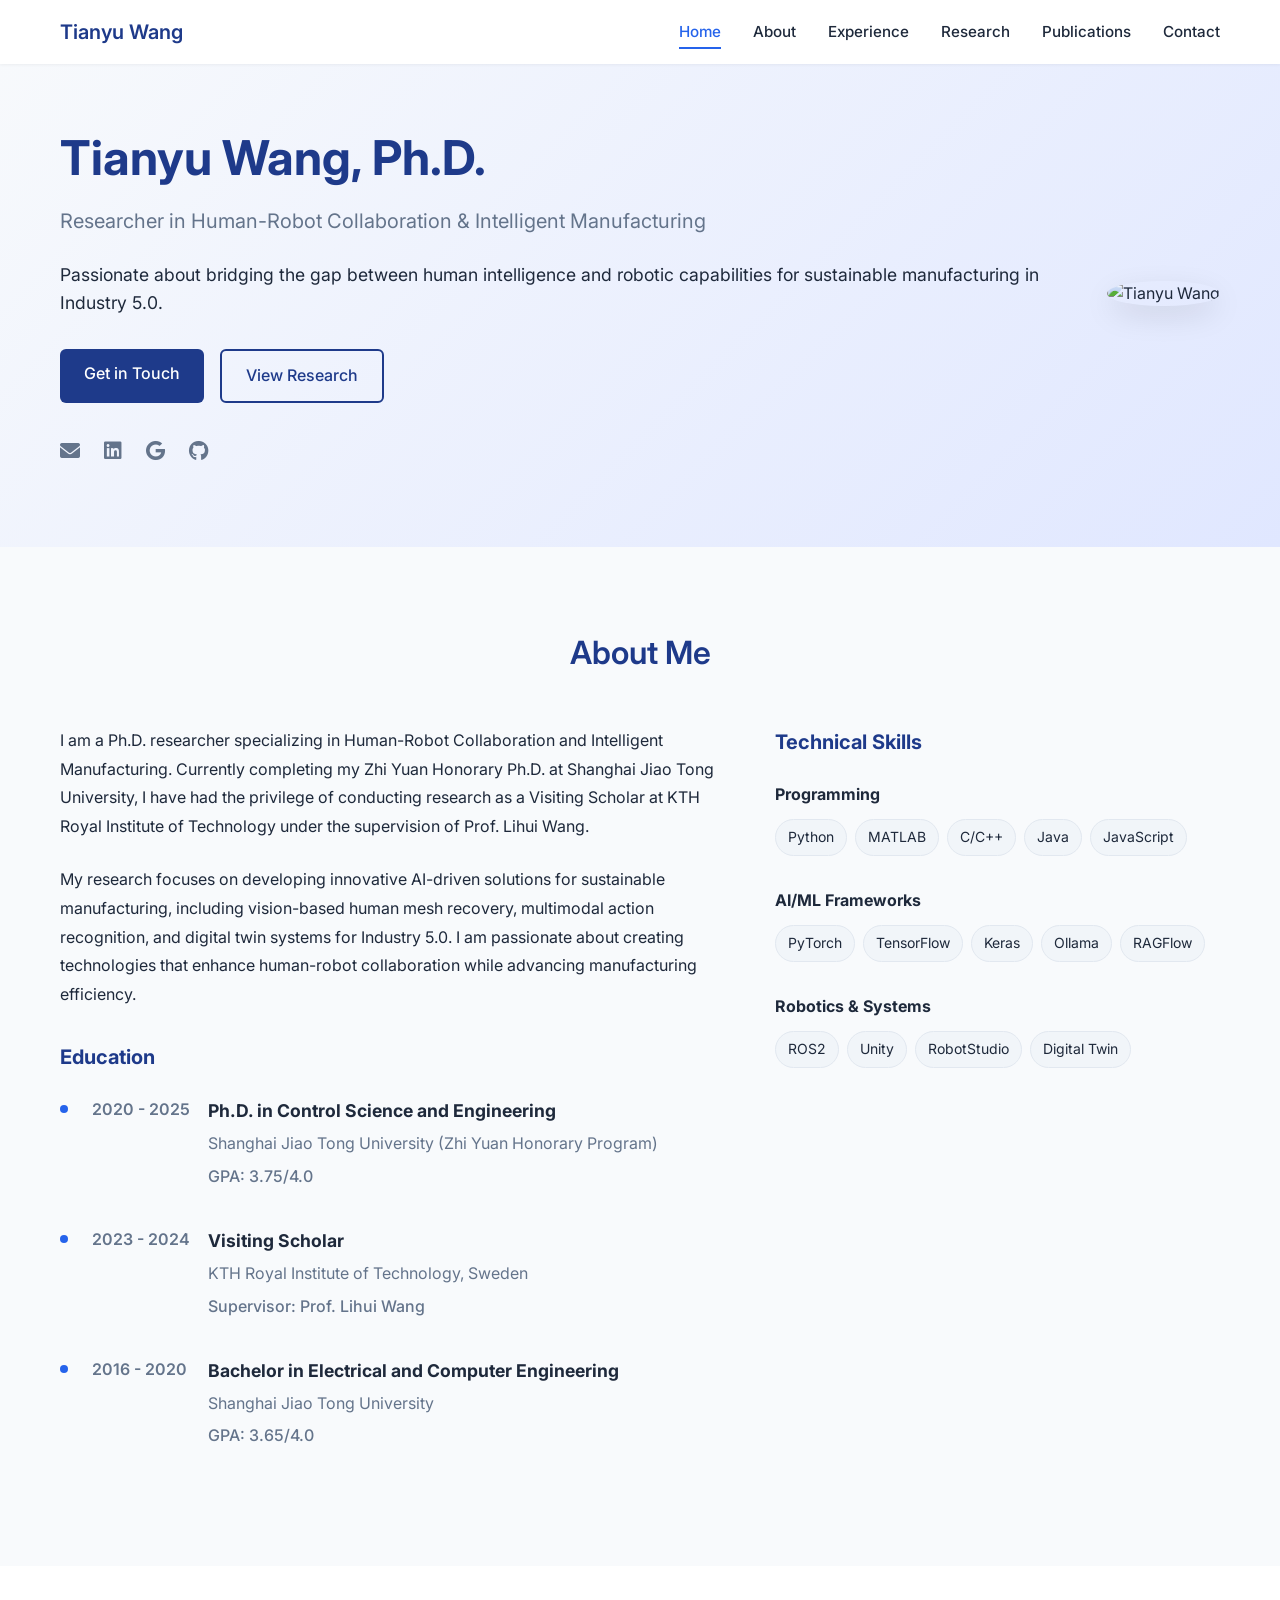
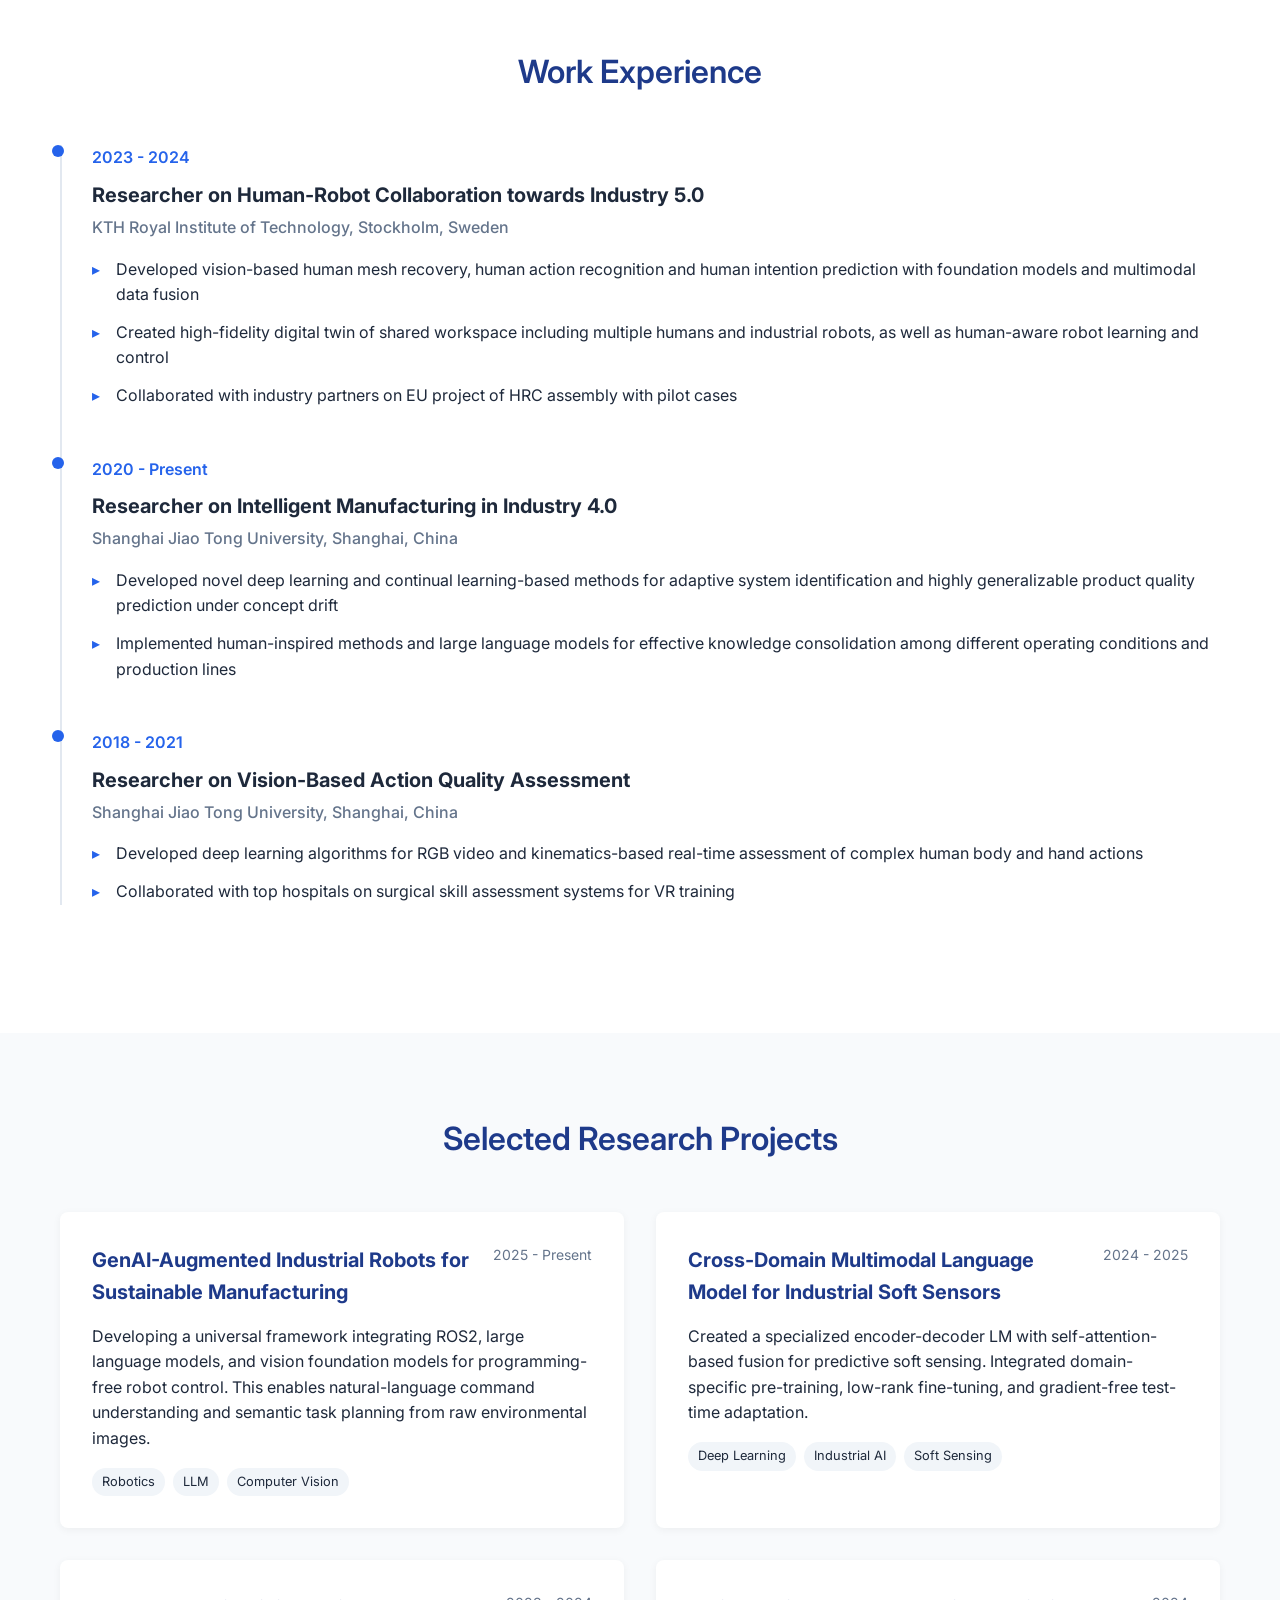
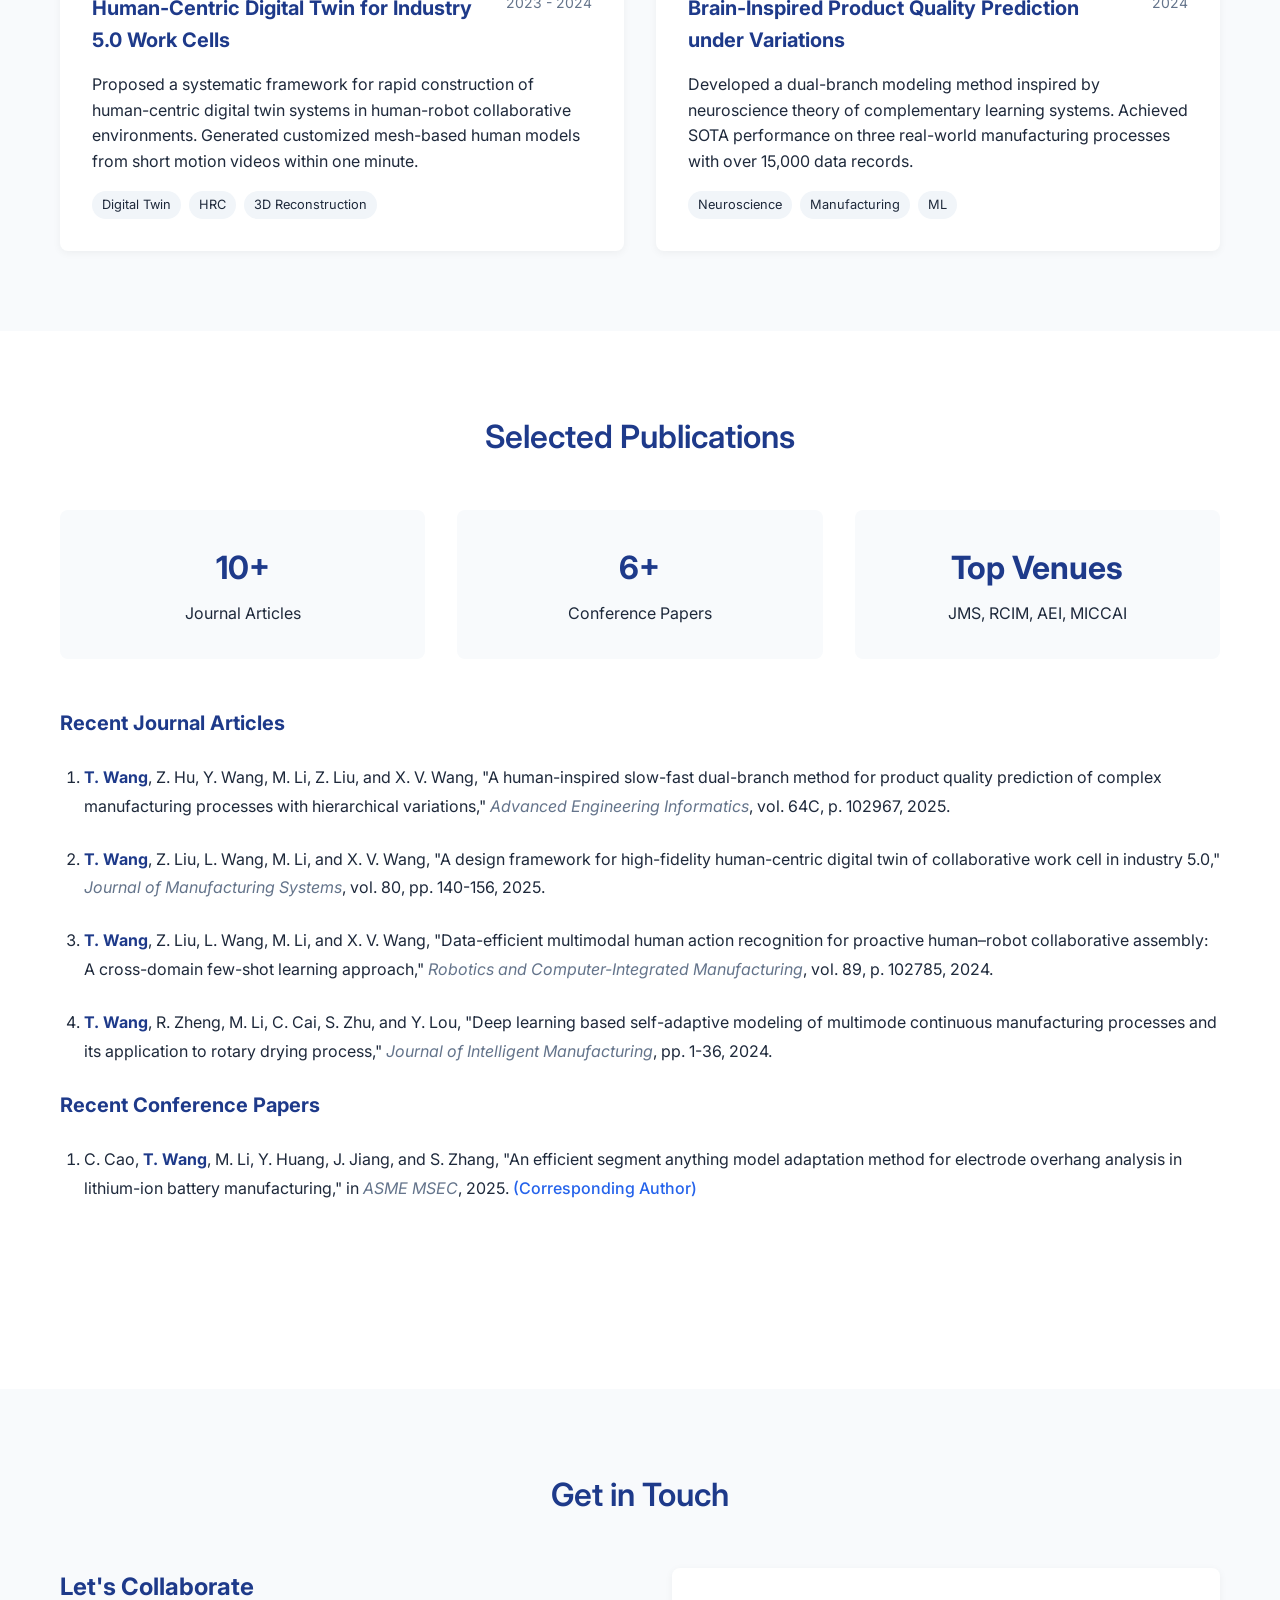
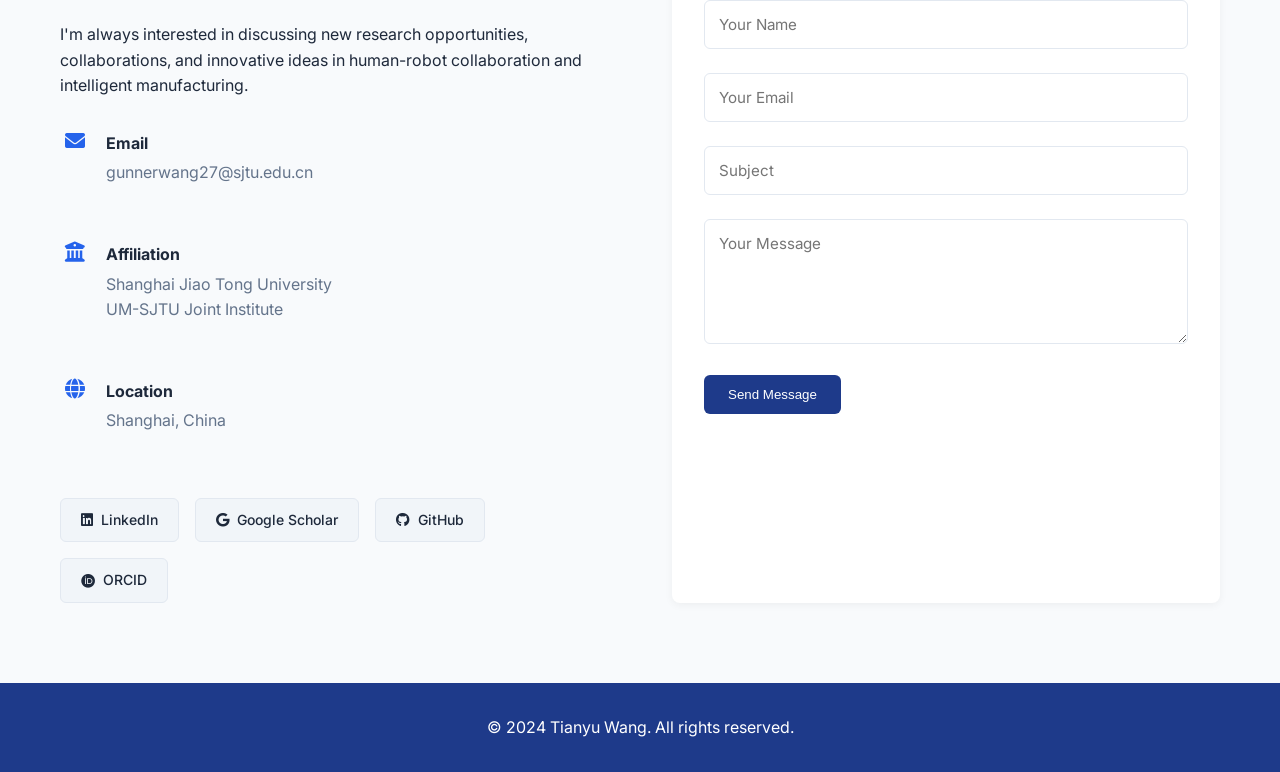
==== index.html @ c27654bf "Initial commit: Professional academic portfolio website - Complete responsive design with modern UI " ====
<!DOCTYPE html>
<html lang="en">
<head>
    <meta charset="UTF-8">
    <meta name="viewport" content="width=device-width, initial-scale=1.0">
    <title>Tianyu Wang - Ph.D. Researcher</title>
    <link rel="stylesheet" href="css/style.css">
    <link rel="stylesheet" href="https://cdnjs.cloudflare.com/ajax/libs/font-awesome/6.0.0/css/all.min.css">
    <link href="https://fonts.googleapis.com/css2?family=Inter:wght@300;400;500;600;700&display=swap" rel="stylesheet">
</head>
<body>
    <!-- Navigation -->
    <nav class="navbar">
        <div class="nav-container">
            <div class="nav-brand">Tianyu Wang</div>
            <div class="nav-menu" id="navMenu">
                <a href="#home" class="nav-link">Home</a>
                <a href="#about" class="nav-link">About</a>
                <a href="#experience" class="nav-link">Experience</a>
                <a href="#research" class="nav-link">Research</a>
                <a href="#publications" class="nav-link">Publications</a>
                <a href="#contact" class="nav-link">Contact</a>
            </div>
            <div class="nav-toggle" id="navToggle">
                <span></span>
                <span></span>
                <span></span>
            </div>
        </div>
    </nav>

    <!-- Home Section -->
    <section id="home" class="hero">
        <div class="container">
            <div class="hero-content">
                <div class="hero-text">
                    <h1 class="hero-title">Tianyu Wang, Ph.D.</h1>
                    <p class="hero-subtitle">Researcher in Human-Robot Collaboration & Intelligent Manufacturing</p>
                    <div class="hero-description">
                        <p>Passionate about bridging the gap between human intelligence and robotic capabilities for sustainable manufacturing in Industry 5.0.</p>
                    </div>
                    <div class="hero-buttons">
                        <a href="#contact" class="btn btn-primary">Get in Touch</a>
                        <a href="#research" class="btn btn-secondary">View Research</a>
                    </div>
                    <div class="social-links">
                        <a href="mailto:gunnerwang27@sjtu.edu.cn"><i class="fas fa-envelope"></i></a>
                        <a href="#" target="_blank"><i class="fab fa-linkedin"></i></a>
                        <a href="#" target="_blank"><i class="fab fa-google"></i></a>
                        <a href="#" target="_blank"><i class="fab fa-github"></i></a>
                    </div>
                </div>
                <div class="hero-image">
                    <img src="images/profile.jpg" alt="Tianyu Wang" class="profile-img">
                </div>
            </div>
        </div>
    </section>

    <!-- About Section -->
    <section id="about" class="about">
        <div class="container">
            <h2 class="section-title">About Me</h2>
            <div class="about-content">
                <div class="about-text">
                    <p>I am a Ph.D. researcher specializing in Human-Robot Collaboration and Intelligent Manufacturing. Currently completing my Zhi Yuan Honorary Ph.D. at Shanghai Jiao Tong University, I have had the privilege of conducting research as a Visiting Scholar at KTH Royal Institute of Technology under the supervision of Prof. Lihui Wang.</p>
                    <p>My research focuses on developing innovative AI-driven solutions for sustainable manufacturing, including vision-based human mesh recovery, multimodal action recognition, and digital twin systems for Industry 5.0. I am passionate about creating technologies that enhance human-robot collaboration while advancing manufacturing efficiency.</p>
                    <div class="education-timeline">
                        <h3>Education</h3>
                        <div class="timeline-item">
                            <div class="timeline-date">2020 - 2025</div>
                            <div class="timeline-content">
                                <h4>Ph.D. in Control Science and Engineering</h4>
                                <p>Shanghai Jiao Tong University (Zhi Yuan Honorary Program)</p>
                                <p class="highlight">GPA: 3.75/4.0</p>
                            </div>
                        </div>
                        <div class="timeline-item">
                            <div class="timeline-date">2023 - 2024</div>
                            <div class="timeline-content">
                                <h4>Visiting Scholar</h4>
                                <p>KTH Royal Institute of Technology, Sweden</p>
                                <p class="highlight">Supervisor: Prof. Lihui Wang</p>
                            </div>
                        </div>
                        <div class="timeline-item">
                            <div class="timeline-date">2016 - 2020</div>
                            <div class="timeline-content">
                                <h4>Bachelor in Electrical and Computer Engineering</h4>
                                <p>Shanghai Jiao Tong University</p>
                                <p class="highlight">GPA: 3.65/4.0</p>
                            </div>
                        </div>
                    </div>
                </div>
                <div class="skills-section">
                    <h3>Technical Skills</h3>
                    <div class="skills-grid">
                        <div class="skill-category">
                            <h4>Programming</h4>
                            <div class="skill-tags">
                                <span class="skill-tag">Python</span>
                                <span class="skill-tag">MATLAB</span>
                                <span class="skill-tag">C/C++</span>
                                <span class="skill-tag">Java</span>
                                <span class="skill-tag">JavaScript</span>
                            </div>
                        </div>
                        <div class="skill-category">
                            <h4>AI/ML Frameworks</h4>
                            <div class="skill-tags">
                                <span class="skill-tag">PyTorch</span>
                                <span class="skill-tag">TensorFlow</span>
                                <span class="skill-tag">Keras</span>
                                <span class="skill-tag">Ollama</span>
                                <span class="skill-tag">RAGFlow</span>
                            </div>
                        </div>
                        <div class="skill-category">
                            <h4>Robotics & Systems</h4>
                            <div class="skill-tags">
                                <span class="skill-tag">ROS2</span>
                                <span class="skill-tag">Unity</span>
                                <span class="skill-tag">RobotStudio</span>
                                <span class="skill-tag">Digital Twin</span>
                            </div>
                        </div>
                    </div>
                </div>
            </div>
        </div>
    </section>

    <!-- Experience Section -->
    <section id="experience" class="experience">
        <div class="container">
            <h2 class="section-title">Work Experience</h2>
            <div class="experience-timeline">
                <div class="experience-item">
                    <div class="experience-date">2023 - 2024</div>
                    <div class="experience-content">
                        <h3>Researcher on Human-Robot Collaboration towards Industry 5.0</h3>
                        <h4>KTH Royal Institute of Technology, Stockholm, Sweden</h4>
                        <ul>
                            <li>Developed vision-based human mesh recovery, human action recognition and human intention prediction with foundation models and multimodal data fusion</li>
                            <li>Created high-fidelity digital twin of shared workspace including multiple humans and industrial robots, as well as human-aware robot learning and control</li>
                            <li>Collaborated with industry partners on EU project of HRC assembly with pilot cases</li>
                        </ul>
                    </div>
                </div>
                <div class="experience-item">
                    <div class="experience-date">2020 - Present</div>
                    <div class="experience-content">
                        <h3>Researcher on Intelligent Manufacturing in Industry 4.0</h3>
                        <h4>Shanghai Jiao Tong University, Shanghai, China</h4>
                        <ul>
                            <li>Developed novel deep learning and continual learning-based methods for adaptive system identification and highly generalizable product quality prediction under concept drift</li>
                            <li>Implemented human-inspired methods and large language models for effective knowledge consolidation among different operating conditions and production lines</li>
                        </ul>
                    </div>
                </div>
                <div class="experience-item">
                    <div class="experience-date">2018 - 2021</div>
                    <div class="experience-content">
                        <h3>Researcher on Vision-Based Action Quality Assessment</h3>
                        <h4>Shanghai Jiao Tong University, Shanghai, China</h4>
                        <ul>
                            <li>Developed deep learning algorithms for RGB video and kinematics-based real-time assessment of complex human body and hand actions</li>
                            <li>Collaborated with top hospitals on surgical skill assessment systems for VR training</li>
                        </ul>
                    </div>
                </div>
            </div>
        </div>
    </section>

    <!-- Research Section -->
    <section id="research" class="research">
        <div class="container">
            <h2 class="section-title">Selected Research Projects</h2>
            <div class="research-grid">
                <div class="research-card">
                    <div class="research-header">
                        <h3>GenAI-Augmented Industrial Robots for Sustainable Manufacturing</h3>
                        <span class="research-date">2025 - Present</span>
                    </div>
                    <p>Developing a universal framework integrating ROS2, large language models, and vision foundation models for programming-free robot control. This enables natural-language command understanding and semantic task planning from raw environmental images.</p>
                    <div class="research-tags">
                        <span>Robotics</span>
                        <span>LLM</span>
                        <span>Computer Vision</span>
                    </div>
                </div>
                <div class="research-card">
                    <div class="research-header">
                        <h3>Cross-Domain Multimodal Language Model for Industrial Soft Sensors</h3>
                        <span class="research-date">2024 - 2025</span>
                    </div>
                    <p>Created a specialized encoder-decoder LM with self-attention-based fusion for predictive soft sensing. Integrated domain-specific pre-training, low-rank fine-tuning, and gradient-free test-time adaptation.</p>
                    <div class="research-tags">
                        <span>Deep Learning</span>
                        <span>Industrial AI</span>
                        <span>Soft Sensing</span>
                    </div>
                </div>
                <div class="research-card">
                    <div class="research-header">
                        <h3>Human-Centric Digital Twin for Industry 5.0 Work Cells</h3>
                        <span class="research-date">2023 - 2024</span>
                    </div>
                    <p>Proposed a systematic framework for rapid construction of human-centric digital twin systems in human-robot collaborative environments. Generated customized mesh-based human models from short motion videos within one minute.</p>
                    <div class="research-tags">
                        <span>Digital Twin</span>
                        <span>HRC</span>
                        <span>3D Reconstruction</span>
                    </div>
                </div>
                <div class="research-card">
                    <div class="research-header">
                        <h3>Brain-Inspired Product Quality Prediction under Variations</h3>
                        <span class="research-date">2024</span>
                    </div>
                    <p>Developed a dual-branch modeling method inspired by neuroscience theory of complementary learning systems. Achieved SOTA performance on three real-world manufacturing processes with over 15,000 data records.</p>
                    <div class="research-tags">
                        <span>Neuroscience</span>
                        <span>Manufacturing</span>
                        <span>ML</span>
                    </div>
                </div>
            </div>
        </div>
    </section>

    <!-- Publications Section -->
    <section id="publications" class="publications">
        <div class="container">
            <h2 class="section-title">Selected Publications</h2>
            <div class="publication-stats">
                <div class="stat-item">
                    <h3>10+</h3>
                    <p>Journal Articles</p>
                </div>
                <div class="stat-item">
                    <h3>6+</h3>
                    <p>Conference Papers</p>
                </div>
                <div class="stat-item">
                    <h3>Top Venues</h3>
                    <p>JMS, RCIM, AEI, MICCAI</p>
                </div>
            </div>
            <div class="publication-list">
                <h3>Recent Journal Articles</h3>
                <ol class="publication-items">
                    <li>
                        <strong>T. Wang</strong>, Z. Hu, Y. Wang, M. Li, Z. Liu, and X. V. Wang, "A human-inspired slow-fast dual-branch method for product quality prediction of complex manufacturing processes with hierarchical variations," <em>Advanced Engineering Informatics</em>, vol. 64C, p. 102967, 2025.
                    </li>
                    <li>
                        <strong>T. Wang</strong>, Z. Liu, L. Wang, M. Li, and X. V. Wang, "A design framework for high-fidelity human-centric digital twin of collaborative work cell in industry 5.0," <em>Journal of Manufacturing Systems</em>, vol. 80, pp. 140-156, 2025.
                    </li>
                    <li>
                        <strong>T. Wang</strong>, Z. Liu, L. Wang, M. Li, and X. V. Wang, "Data-efficient multimodal human action recognition for proactive human–robot collaborative assembly: A cross-domain few-shot learning approach," <em>Robotics and Computer-Integrated Manufacturing</em>, vol. 89, p. 102785, 2024.
                    </li>
                    <li>
                        <strong>T. Wang</strong>, R. Zheng, M. Li, C. Cai, S. Zhu, and Y. Lou, "Deep learning based self-adaptive modeling of multimode continuous manufacturing processes and its application to rotary drying process," <em>Journal of Intelligent Manufacturing</em>, pp. 1-36, 2024.
                    </li>
                </ol>
                <h3>Recent Conference Papers</h3>
                <ol class="publication-items">
                    <li>
                        C. Cao, <strong>T. Wang</strong>, M. Li, Y. Huang, J. Jiang, and S. Zhang, "An efficient segment anything model adaptation method for electrode overhang analysis in lithium-ion battery manufacturing," in <em>ASME MSEC</em>, 2025. <span class="highlight">(Corresponding Author)</span>
                    </li>
                    <li>
                        M. Lu, <strong>T. Wang</strong>, H. Zhu, and M. Li, "Hacl-net: Hierarchical attention and contrastive learning network for mri-based placenta accreta spectrum diagnosis," in <em>MICCAI</em>, 2023, pp. 304-314. <span class="highlight">(Corresponding Author)</span>
                    </li>
                </ol>
            </div>
        </div>
    </section>

    <!-- Contact Section -->
    <section id="contact" class="contact">
        <div class="container">
            <h2 class="section-title">Get in Touch</h2>
            <div class="contact-content">
                <div class="contact-info">
                    <h3>Let's Collaborate</h3>
                    <p>I'm always interested in discussing new research opportunities, collaborations, and innovative ideas in human-robot collaboration and intelligent manufacturing.</p>
                    <div class="contact-items">
                        <div class="contact-item">
                            <i class="fas fa-envelope"></i>
                            <div>
                                <h4>Email</h4>
                                <p><a href="mailto:gunnerwang27@sjtu.edu.cn">gunnerwang27@sjtu.edu.cn</a></p>
                            </div>
                        </div>
                        <div class="contact-item">
                            <i class="fas fa-university"></i>
                            <div>
                                <h4>Affiliation</h4>
                                <p>Shanghai Jiao Tong University<br>UM-SJTU Joint Institute</p>
                            </div>
                        </div>
                        <div class="contact-item">
                            <i class="fas fa-globe"></i>
                            <div>
                                <h4>Location</h4>
                                <p>Shanghai, China</p>
                            </div>
                        </div>
                    </div>
                    <div class="academic-links">
                        <a href="#" class="link-button"><i class="fab fa-linkedin"></i> LinkedIn</a>
                        <a href="#" class="link-button"><i class="fab fa-google"></i> Google Scholar</a>
                        <a href="#" class="link-button"><i class="fab fa-github"></i> GitHub</a>
                        <a href="#" class="link-button"><i class="fab fa-orcid"></i> ORCID</a>
                    </div>
                </div>
                <form class="contact-form" id="contactForm">
                    <div class="form-group">
                        <input type="text" id="name" placeholder="Your Name" required>
                    </div>
                    <div class="form-group">
                        <input type="email" id="email" placeholder="Your Email" required>
                    </div>
                    <div class="form-group">
                        <input type="text" id="subject" placeholder="Subject" required>
                    </div>
                    <div class="form-group">
                        <textarea id="message" rows="5" placeholder="Your Message" required></textarea>
                    </div>
                    <button type="submit" class="btn btn-primary">Send Message</button>
                </form>
            </div>
        </div>
    </section>

    <!-- Footer -->
    <footer class="footer">
        <div class="container">
            <p>&copy; 2024 Tianyu Wang. All rights reserved.</p>
        </div>
    </footer>

    <script src="js/main.js"></script>
</body>
</html>
---- css/style.css ----
/* Global Styles */
* {
    margin: 0;
    padding: 0;
    box-sizing: border-box;
}

:root {
    --primary-color: #1e3a8a;
    --secondary-color: #2563eb;
    --accent-color: #3b82f6;
    --text-color: #1e293b;
    --text-light: #64748b;
    --bg-color: #ffffff;
    --bg-gray: #f8fafc;
    --bg-light: #f1f5f9;
    --border-color: #e2e8f0;
}

body {
    font-family: 'Inter', -apple-system, BlinkMacSystemFont, 'Segoe UI', Roboto, sans-serif;
    line-height: 1.6;
    color: var(--text-color);
    background-color: var(--bg-color);
}

.container {
    max-width: 1200px;
    margin: 0 auto;
    padding: 0 20px;
}

/* Navigation */
.navbar {
    position: fixed;
    top: 0;
    width: 100%;
    background: rgba(255, 255, 255, 0.98);
    backdrop-filter: blur(10px);
    box-shadow: 0 1px 3px rgba(0, 0, 0, 0.05);
    z-index: 1000;
    transition: all 0.3s ease;
}

.nav-container {
    max-width: 1200px;
    margin: 0 auto;
    padding: 1rem 20px;
    display: flex;
    justify-content: space-between;
    align-items: center;
}

.nav-brand {
    font-size: 1.25rem;
    font-weight: 600;
    color: var(--primary-color);
}

.nav-menu {
    display: flex;
    gap: 2rem;
}

.nav-link {
    color: var(--text-color);
    text-decoration: none;
    font-weight: 500;
    font-size: 0.95rem;
    transition: color 0.3s ease;
}

.nav-link:hover {
    color: var(--secondary-color);
}

.nav-toggle {
    display: none;
    flex-direction: column;
    cursor: pointer;
}

.nav-toggle span {
    width: 25px;
    height: 2px;
    background: var(--text-color);
    margin: 3px 0;
    transition: 0.3s;
}

/* Hero Section */
.hero {
    padding: 120px 0 80px;
    background: linear-gradient(135deg, #f8fafc 0%, #e0e7ff 100%);
}

.hero-content {
    display: grid;
    grid-template-columns: 1fr auto;
    gap: 4rem;
    align-items: center;
}

.hero-title {
    font-size: 3rem;
    font-weight: 700;
    margin-bottom: 0.5rem;
    color: var(--primary-color);
}

.hero-subtitle {
    font-size: 1.25rem;
    color: var(--text-light);
    margin-bottom: 1.5rem;
}

.hero-description {
    margin-bottom: 2rem;
    color: var(--text-color);
    font-size: 1.1rem;
}

.hero-buttons {
    display: flex;
    gap: 1rem;
    margin-bottom: 2rem;
}

.btn {
    padding: 0.75rem 1.5rem;
    border-radius: 6px;
    text-decoration: none;
    font-weight: 500;
    transition: all 0.3s ease;
    display: inline-block;
    border: none;
    cursor: pointer;
}

.btn-primary {
    background: var(--primary-color);
    color: white;
}

.btn-primary:hover {
    background: var(--secondary-color);
    transform: translateY(-2px);
    box-shadow: 0 4px 12px rgba(37, 99, 235, 0.2);
}

.btn-secondary {
    background: transparent;
    color: var(--primary-color);
    border: 2px solid var(--primary-color);
}

.btn-secondary:hover {
    background: var(--primary-color);
    color: white;
}

.social-links {
    display: flex;
    gap: 1.5rem;
}

.social-links a {
    color: var(--text-light);
    font-size: 1.25rem;
    transition: color 0.3s ease;
}

.social-links a:hover {
    color: var(--secondary-color);
}

.profile-img {
    width: 300px;
    height: 300px;
    object-fit: cover;
    border-radius: 50%;
    box-shadow: 0 10px 30px rgba(0, 0, 0, 0.1);
}

/* About Section */
.about {
    padding: 80px 0;
    background: var(--bg-gray);
}

.section-title {
    font-size: 2rem;
    text-align: center;
    margin-bottom: 3rem;
    color: var(--primary-color);
    font-weight: 600;
}

.about-content {
    display: grid;
    grid-template-columns: 1.5fr 1fr;
    gap: 3rem;
}

.about-text p {
    margin-bottom: 1.5rem;
    line-height: 1.8;
    color: var(--text-color);
}

.education-timeline {
    margin-top: 2rem;
}

.education-timeline h3 {
    font-size: 1.25rem;
    margin-bottom: 1.5rem;
    color: var(--primary-color);
}

.timeline-item {
    display: flex;
    gap: 1rem;
    margin-bottom: 2rem;
    position: relative;
    padding-left: 2rem;
}

.timeline-item::before {
    content: '';
    position: absolute;
    left: 0;
    top: 0.5rem;
    width: 8px;
    height: 8px;
    background: var(--secondary-color);
    border-radius: 50%;
}

.timeline-date {
    font-weight: 600;
    color: var(--text-light);
    min-width: 100px;
}

.timeline-content h4 {
    font-size: 1.1rem;
    margin-bottom: 0.25rem;
    color: var(--text-color);
}

.timeline-content p {
    color: var(--text-light);
    margin-bottom: 0.25rem;
}

.highlight {
    color: var(--secondary-color);
    font-weight: 500;
}

.skills-section h3 {
    font-size: 1.25rem;
    margin-bottom: 1.5rem;
    color: var(--primary-color);
}

.skills-grid {
    display: grid;
    gap: 2rem;
}

.skill-category h4 {
    font-size: 1rem;
    margin-bottom: 0.75rem;
    color: var(--text-color);
}

.skill-tags {
    display: flex;
    flex-wrap: wrap;
    gap: 0.5rem;
}

.skill-tag {
    background: var(--bg-light);
    padding: 0.375rem 0.75rem;
    border-radius: 20px;
    font-size: 0.875rem;
    color: var(--text-color);
    border: 1px solid var(--border-color);
}

/* Experience Section */
.experience {
    padding: 80px 0;
}

.experience-timeline {
    position: relative;
    padding-left: 2rem;
}

.experience-timeline::before {
    content: '';
    position: absolute;
    left: 0;
    top: 0;
    bottom: 0;
    width: 2px;
    background: var(--border-color);
}

.experience-item {
    position: relative;
    margin-bottom: 3rem;
}

.experience-item::before {
    content: '';
    position: absolute;
    left: -2.5rem;
    top: 0;
    width: 12px;
    height: 12px;
    background: var(--secondary-color);
    border-radius: 50%;
}

.experience-date {
    font-weight: 600;
    color: var(--secondary-color);
    margin-bottom: 0.5rem;
}

.experience-content h3 {
    font-size: 1.25rem;
    margin-bottom: 0.25rem;
    color: var(--text-color);
}

.experience-content h4 {
    font-size: 1rem;
    color: var(--text-light);
    font-weight: 500;
    margin-bottom: 1rem;
}

.experience-content ul {
    list-style: none;
    padding: 0;
}

.experience-content li {
    position: relative;
    padding-left: 1.5rem;
    margin-bottom: 0.75rem;
    line-height: 1.6;
    color: var(--text-color);
}

.experience-content li::before {
    content: '▸';
    position: absolute;
    left: 0;
    color: var(--secondary-color);
}

/* Research Section */
.research {
    padding: 80px 0;
    background: var(--bg-gray);
}

.research-grid {
    display: grid;
    grid-template-columns: repeat(auto-fill, minmax(500px, 1fr));
    gap: 2rem;
}

.research-card {
    background: white;
    padding: 2rem;
    border-radius: 8px;
    box-shadow: 0 2px 8px rgba(0, 0, 0, 0.05);
    transition: all 0.3s ease;
}

.research-card:hover {
    transform: translateY(-4px);
    box-shadow: 0 8px 20px rgba(0, 0, 0, 0.1);
}

.research-header {
    display: flex;
    justify-content: space-between;
    align-items: flex-start;
    margin-bottom: 1rem;
    gap: 1rem;
}

.research-header h3 {
    font-size: 1.25rem;
    color: var(--primary-color);
    flex: 1;
}

.research-date {
    font-size: 0.875rem;
    color: var(--text-light);
    white-space: nowrap;
}

.research-card p {
    color: var(--text-color);
    line-height: 1.6;
    margin-bottom: 1rem;
}

.research-tags {
    display: flex;
    gap: 0.5rem;
    flex-wrap: wrap;
}

.research-tags span {
    background: var(--bg-light);
    padding: 0.25rem 0.625rem;
    border-radius: 15px;
    font-size: 0.8rem;
    color: var(--text-color);
}

/* Publications Section */
.publications {
    padding: 80px 0;
}

.publication-stats {
    display: grid;
    grid-template-columns: repeat(3, 1fr);
    gap: 2rem;
    margin-bottom: 3rem;
}

.stat-item {
    text-align: center;
    padding: 2rem;
    background: var(--bg-gray);
    border-radius: 8px;
}

.stat-item h3 {
    font-size: 2rem;
    color: var(--primary-color);
    margin-bottom: 0.5rem;
}

.publication-list h3 {
    font-size: 1.25rem;
    margin-bottom: 1.5rem;
    color: var(--primary-color);
}

.publication-items {
    list-style: decimal;
    padding-left: 1.5rem;
}

.publication-items li {
    margin-bottom: 1.5rem;
    line-height: 1.8;
    color: var(--text-color);
}

.publication-items strong {
    color: var(--primary-color);
}

.publication-items em {
    color: var(--text-light);
}

/* Contact Section */
.contact {
    padding: 80px 0;
    background: var(--bg-gray);
}

.contact-content {
    display: grid;
    grid-template-columns: 1fr 1fr;
    gap: 4rem;
}

.contact-info h3 {
    font-size: 1.5rem;
    margin-bottom: 1rem;
    color: var(--primary-color);
}

.contact-info p {
    color: var(--text-color);
    margin-bottom: 2rem;
    line-height: 1.6;
}

.contact-items {
    margin-bottom: 2rem;
}

.contact-item {
    display: flex;
    align-items: flex-start;
    gap: 1rem;
    margin-bottom: 1.5rem;
}

.contact-item i {
    font-size: 1.25rem;
    color: var(--secondary-color);
    width: 30px;
    text-align: center;
}

.contact-item h4 {
    font-size: 1rem;
    margin-bottom: 0.25rem;
    color: var(--text-color);
}

.contact-item p, .contact-item a {
    color: var(--text-light);
    text-decoration: none;
}

.contact-item a:hover {
    color: var(--secondary-color);
}

.academic-links {
    display: flex;
    gap: 1rem;
    flex-wrap: wrap;
}

.link-button {
    display: inline-flex;
    align-items: center;
    gap: 0.5rem;
    padding: 0.625rem 1.25rem;
    background: var(--bg-light);
    border: 1px solid var(--border-color);
    border-radius: 6px;
    text-decoration: none;
    color: var(--text-color);
    font-weight: 500;
    font-size: 0.875rem;
    transition: all 0.3s ease;
}

.link-button:hover {
    background: var(--secondary-color);
    color: white;
    border-color: var(--secondary-color);
}

.contact-form {
    background: white;
    padding: 2rem;
    border-radius: 8px;
    box-shadow: 0 2px 8px rgba(0, 0, 0, 0.05);
}

.form-group {
    margin-bottom: 1.5rem;
}

.form-group input,
.form-group textarea {
    width: 100%;
    padding: 0.875rem;
    border: 1px solid var(--border-color);
    border-radius: 6px;
    font-family: inherit;
    font-size: 0.95rem;
    transition: border-color 0.3s ease;
}

.form-group input:focus,
.form-group textarea:focus {
    outline: none;
    border-color: var(--secondary-color);
}

/* Footer */
.footer {
    background: var(--primary-color);
    color: white;
    text-align: center;
    padding: 2rem 0;
}

/* Responsive Design */
@media (max-width: 768px) {
    .nav-menu {
        position: fixed;
        left: -100%;
        top: 60px;
        flex-direction: column;
        background: white;
        width: 100%;
        text-align: center;
        transition: 0.3s;
        box-shadow: 0 10px 27px rgba(0, 0, 0, 0.05);
        padding: 2rem 0;
    }

    .nav-menu.active {
        left: 0;
    }

    .nav-toggle {
        display: flex;
    }

    .hero-content {
        grid-template-columns: 1fr;
        text-align: center;
    }

    .hero-title {
        font-size: 2rem;
    }

    .hero-buttons {
        justify-content: center;
    }

    .social-links {
        justify-content: center;
    }

    .profile-img {
        width: 200px;
        height: 200px;
        margin: 0 auto;
    }

    .about-content,
    .contact-content {
        grid-template-columns: 1fr;
    }

    .research-grid {
        grid-template-columns: 1fr;
    }

    .publication-stats {
        grid-template-columns: 1fr;
        gap: 1rem;
    }

    .academic-links {
        justify-content: center;
    }
}
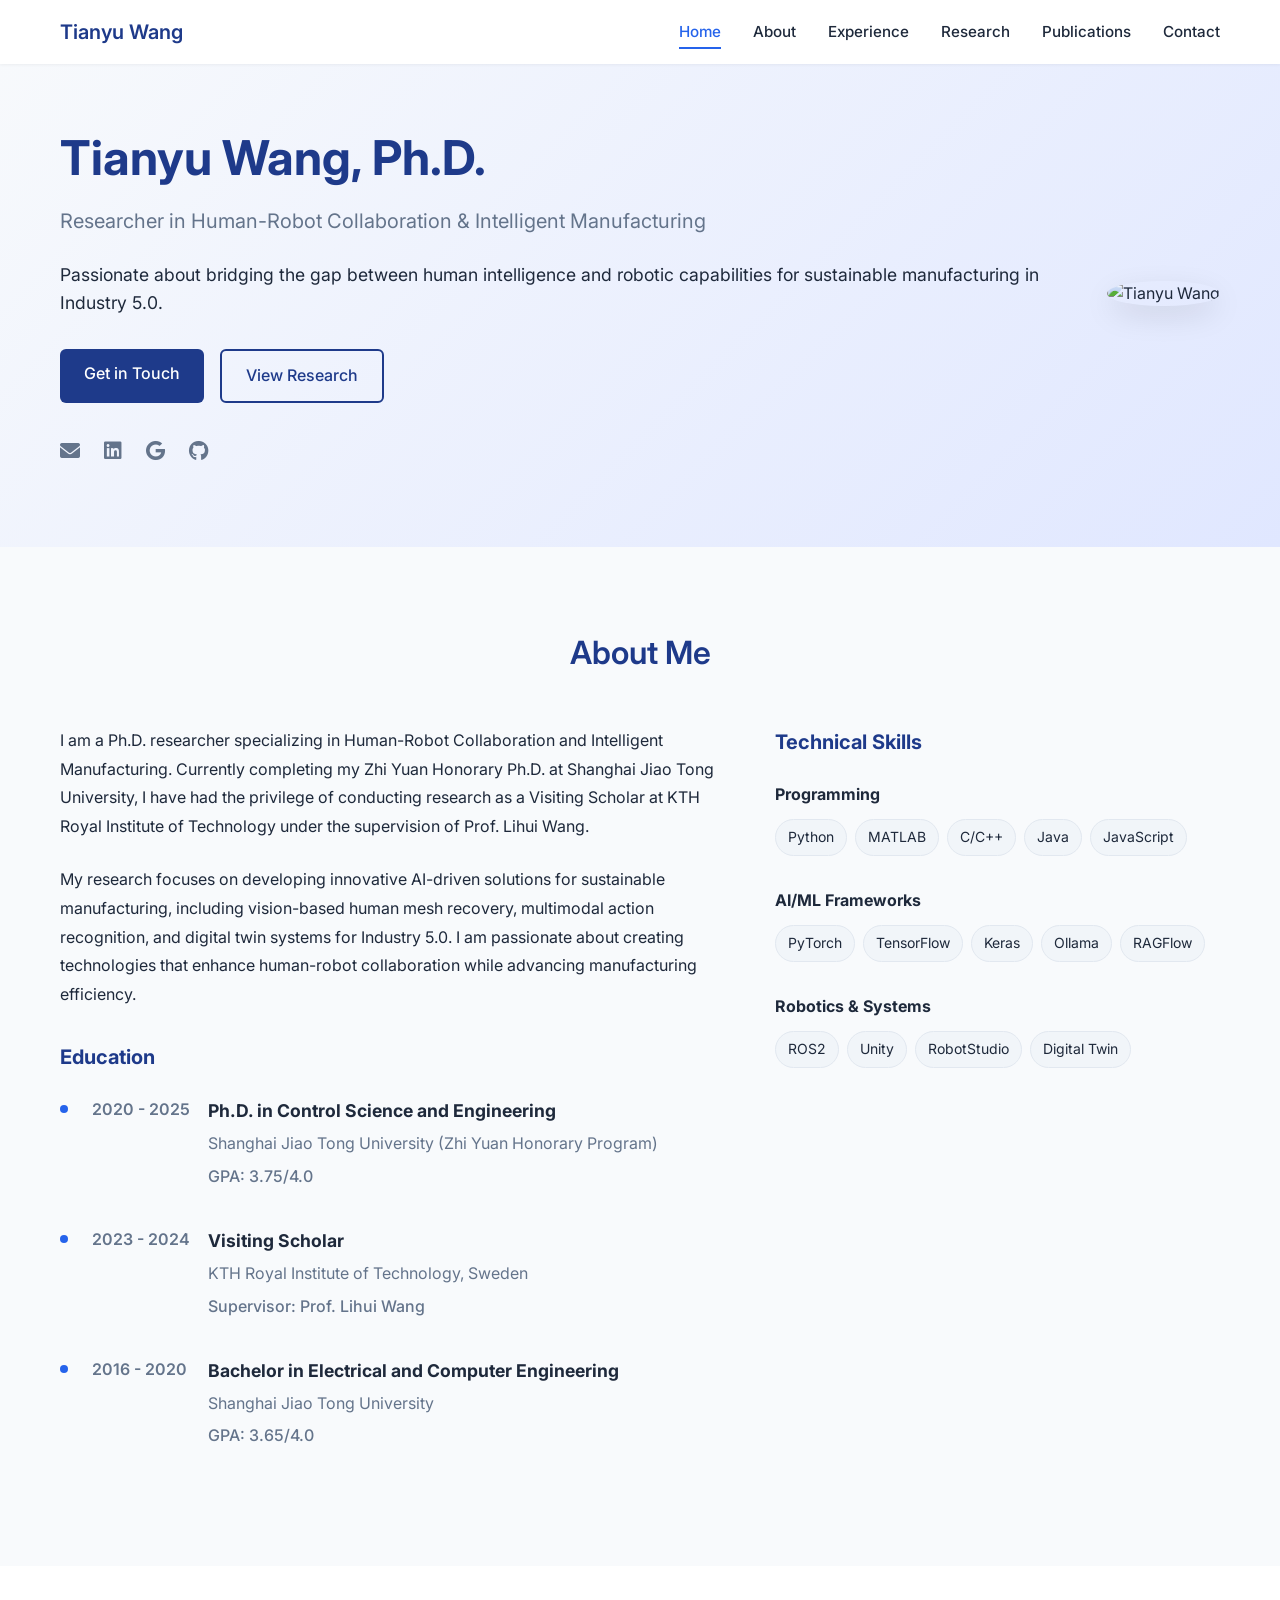
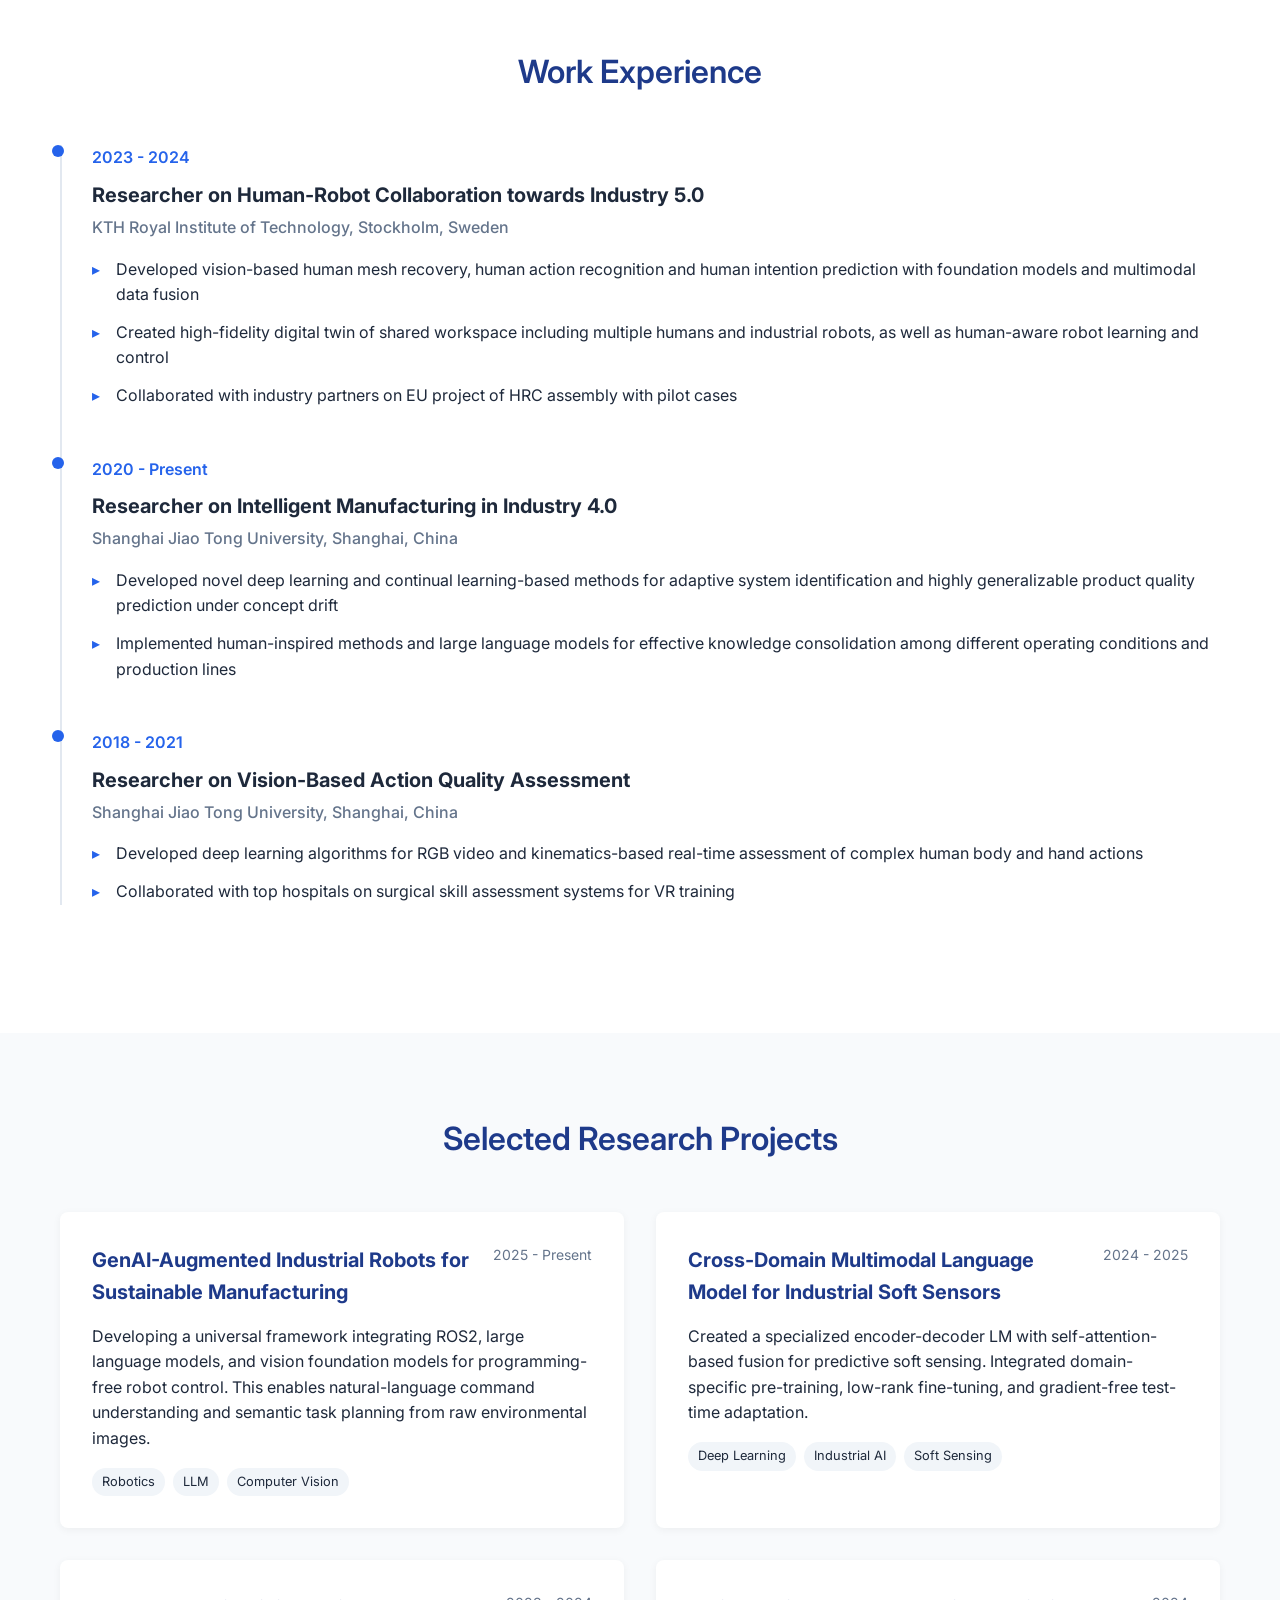
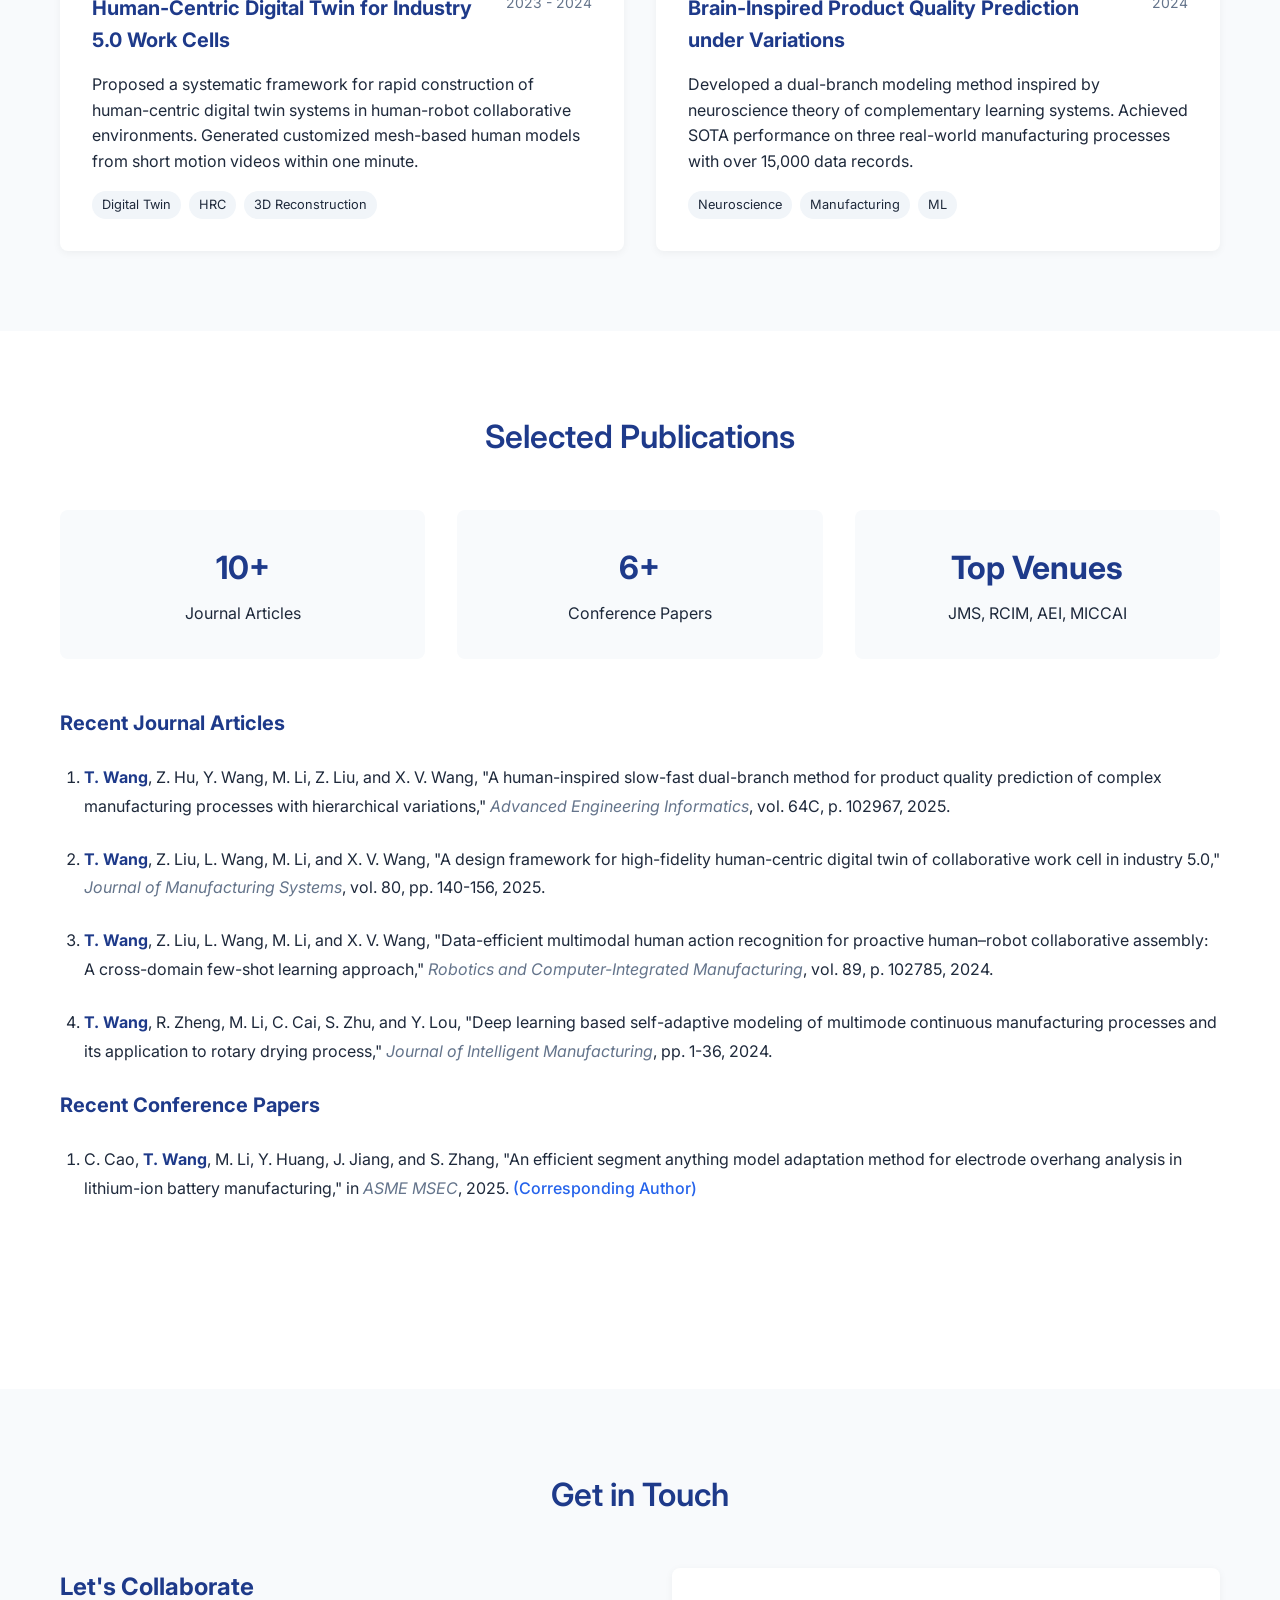
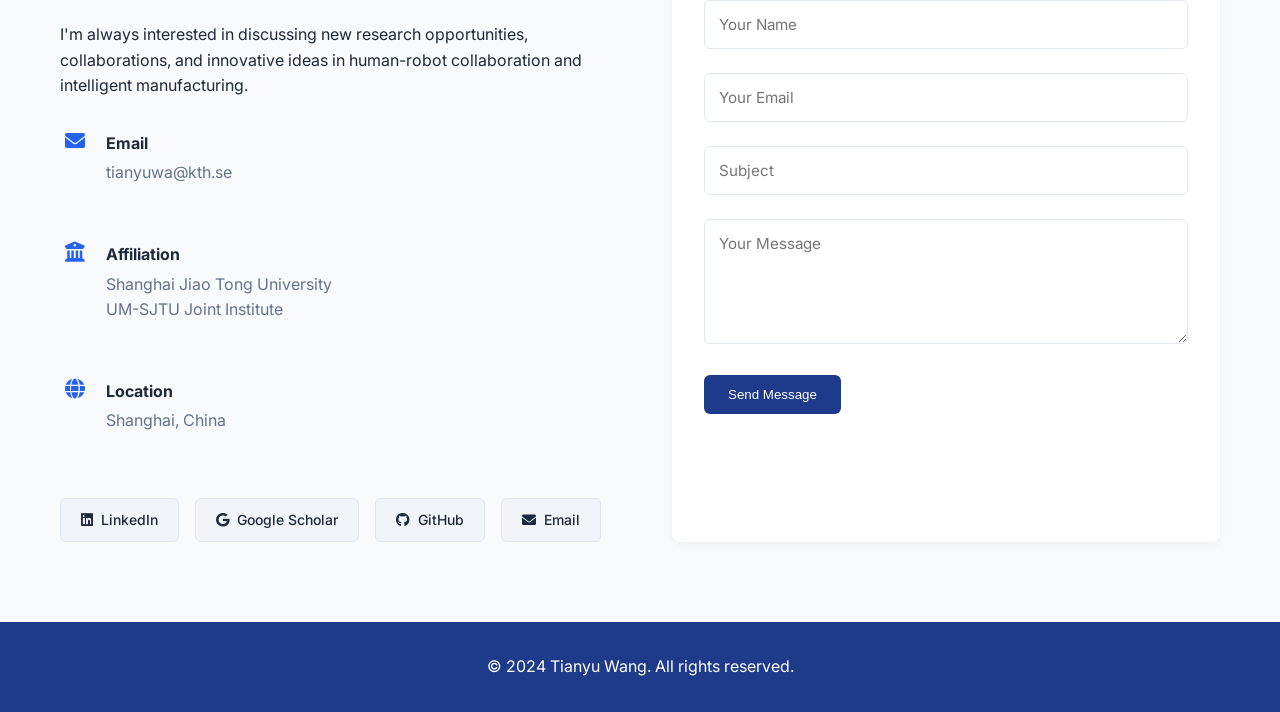
==== commit 9850ae8a: "Update contact information and social links - Updated email to tianyuwa@kth.se - Added LinkedIn prof" ====
--- a/index.html
+++ b/index.html
@@ -44,10 +44,10 @@
                         <a href="#research" class="btn btn-secondary">View Research</a>
                     </div>
                     <div class="social-links">
-                        <a href="mailto:gunnerwang27@sjtu.edu.cn"><i class="fas fa-envelope"></i></a>
-                        <a href="#" target="_blank"><i class="fab fa-linkedin"></i></a>
-                        <a href="#" target="_blank"><i class="fab fa-google"></i></a>
-                        <a href="#" target="_blank"><i class="fab fa-github"></i></a>
+                        <a href="mailto:tianyuwa@kth.se"><i class="fas fa-envelope"></i></a>
+                        <a href="https://www.linkedin.com/in/tianyu-wang-195a8b189" target="_blank"><i class="fab fa-linkedin"></i></a>
+                        <a href="https://scholar.google.com/citations?user=_Cn0QFAAAAAJ" target="_blank"><i class="fab fa-google"></i></a>
+                        <a href="https://github.com/gunnerwang" target="_blank"><i class="fab fa-github"></i></a>
                     </div>
                 </div>
                 <div class="hero-image">
@@ -291,7 +291,7 @@
                             <i class="fas fa-envelope"></i>
                             <div>
                                 <h4>Email</h4>
-                                <p><a href="mailto:gunnerwang27@sjtu.edu.cn">gunnerwang27@sjtu.edu.cn</a></p>
+                                <p><a href="mailto:tianyuwa@kth.se">tianyuwa@kth.se</a></p>
                             </div>
                         </div>
                         <div class="contact-item">
@@ -310,10 +310,10 @@
                         </div>
                     </div>
                     <div class="academic-links">
-                        <a href="#" class="link-button"><i class="fab fa-linkedin"></i> LinkedIn</a>
-                        <a href="#" class="link-button"><i class="fab fa-google"></i> Google Scholar</a>
-                        <a href="#" class="link-button"><i class="fab fa-github"></i> GitHub</a>
-                        <a href="#" class="link-button"><i class="fab fa-orcid"></i> ORCID</a>
+                        <a href="https://www.linkedin.com/in/tianyu-wang-195a8b189" class="link-button" target="_blank"><i class="fab fa-linkedin"></i> LinkedIn</a>
+                        <a href="https://scholar.google.com/citations?user=_Cn0QFAAAAAJ" class="link-button" target="_blank"><i class="fab fa-google"></i> Google Scholar</a>
+                        <a href="https://github.com/gunnerwang" class="link-button" target="_blank"><i class="fab fa-github"></i> GitHub</a>
+                        <a href="mailto:tianyuwa@kth.se" class="link-button"><i class="fas fa-envelope"></i> Email</a>
                     </div>
                 </div>
                 <form class="contact-form" id="contactForm">
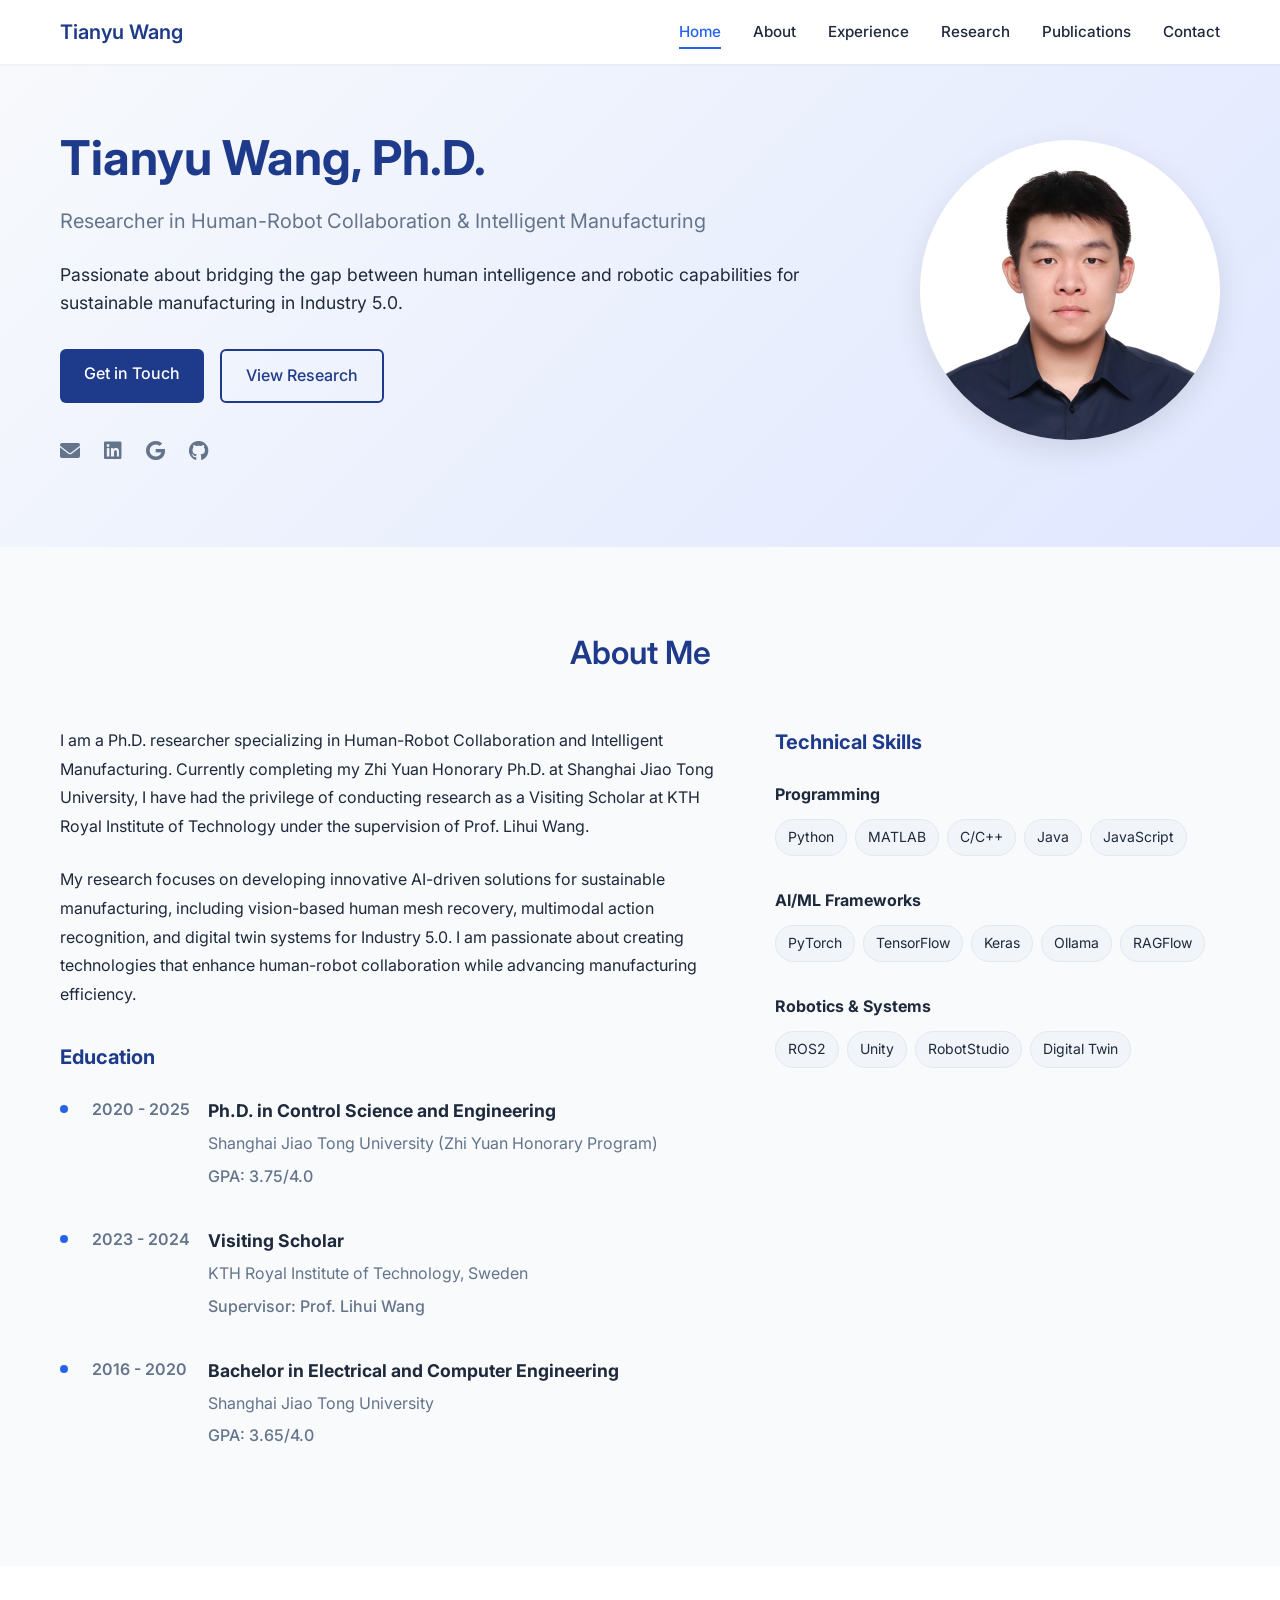
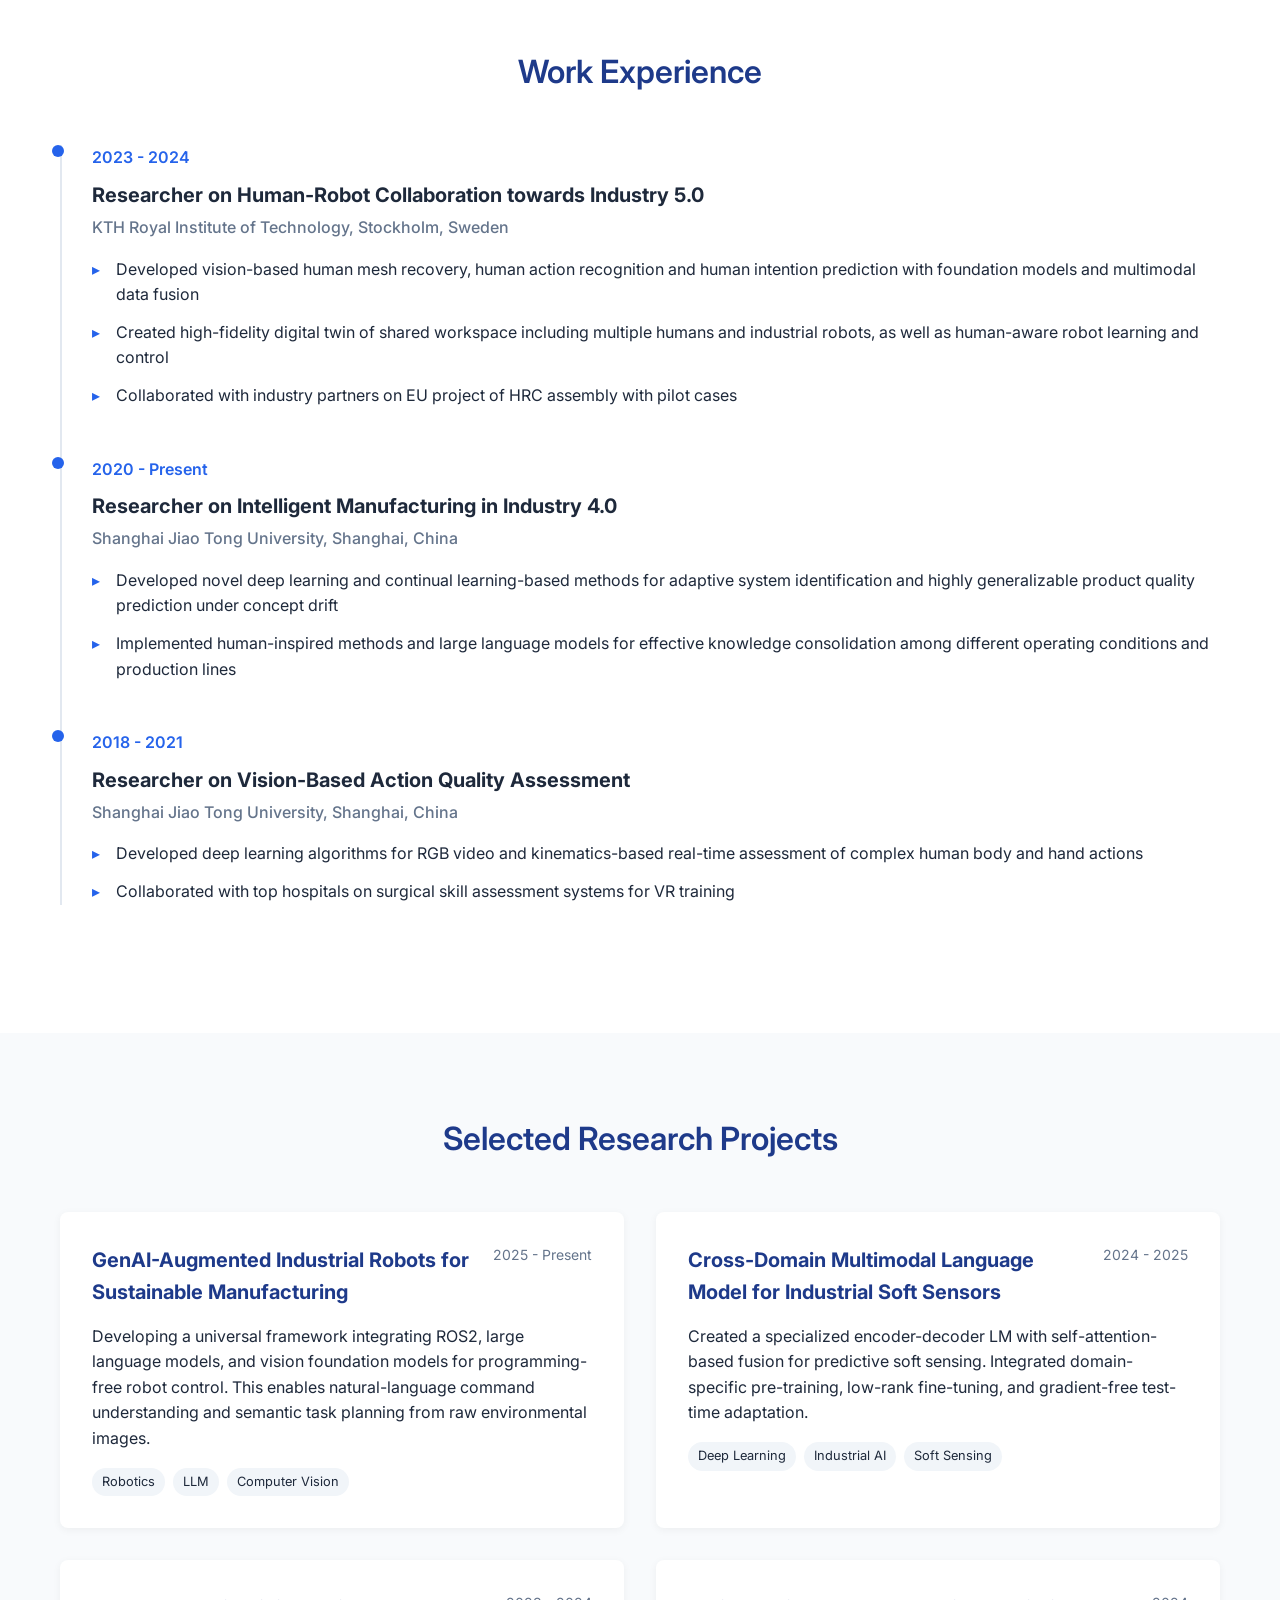
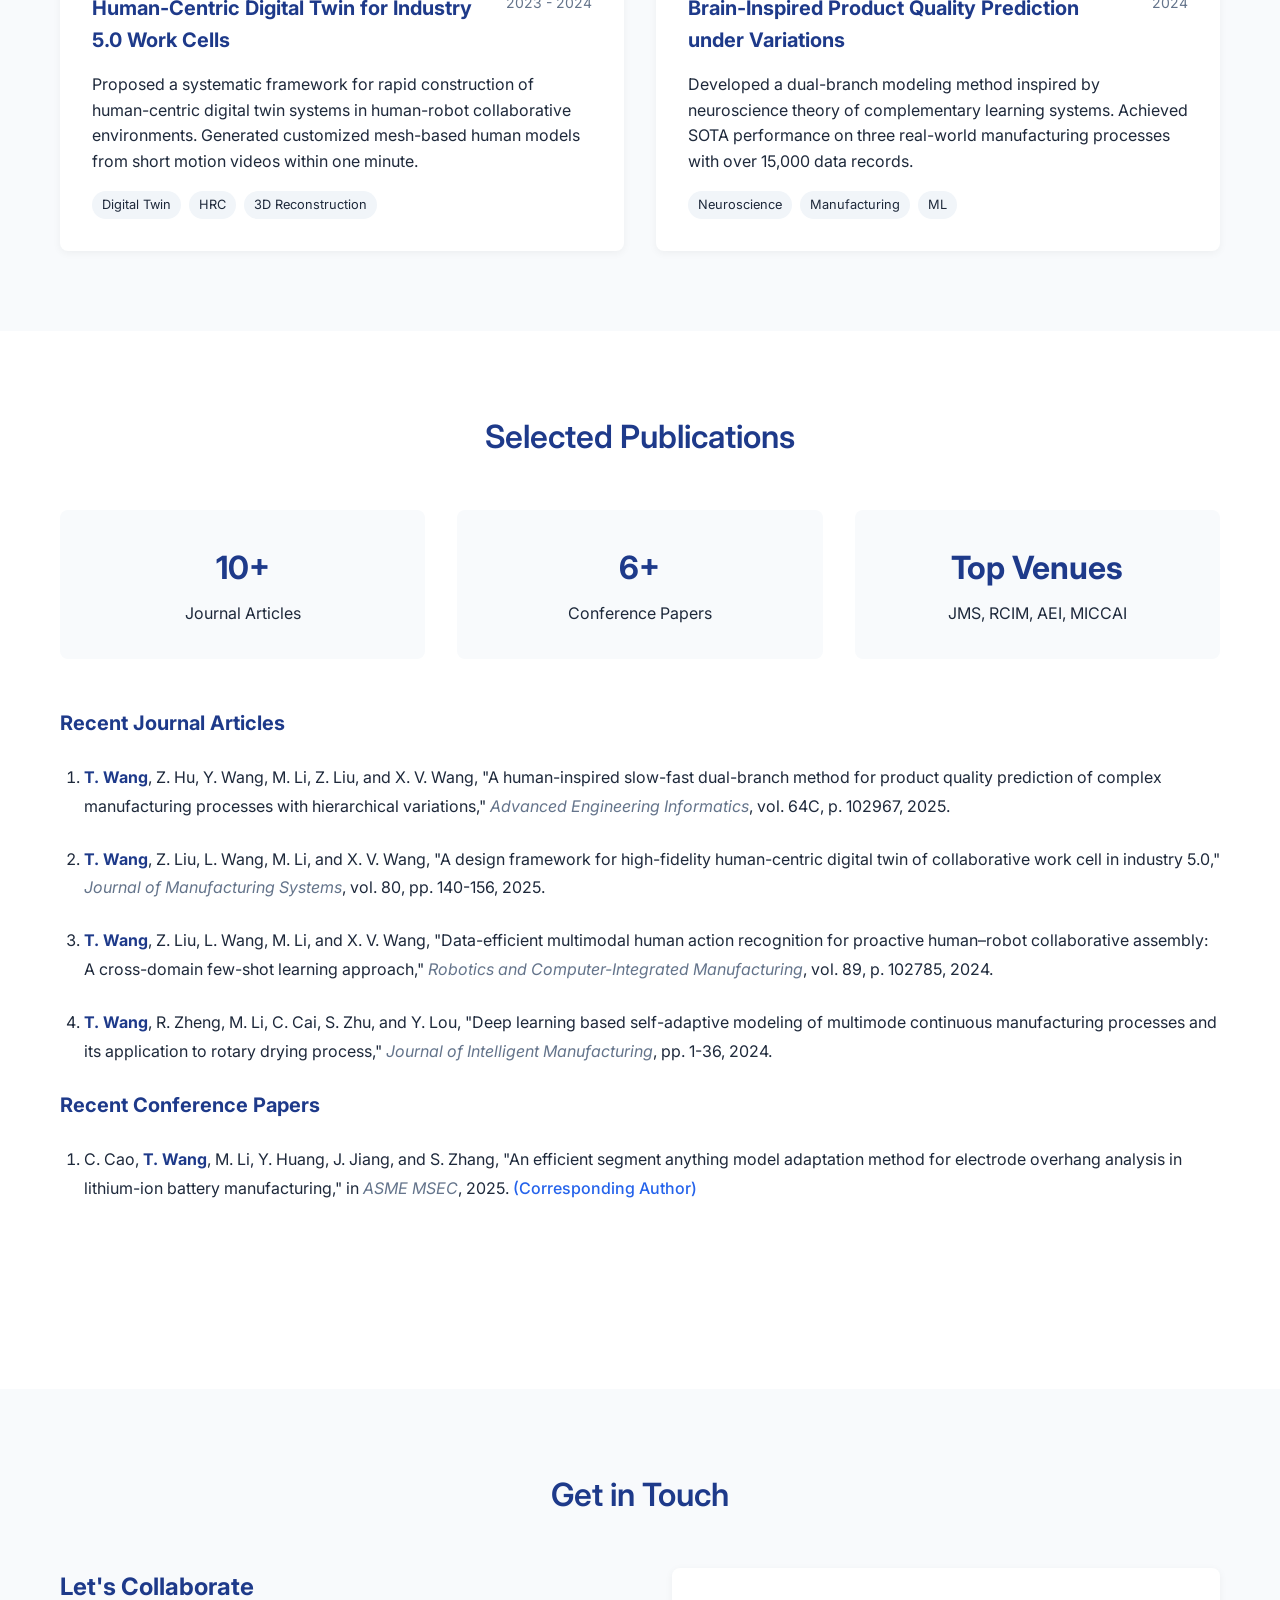
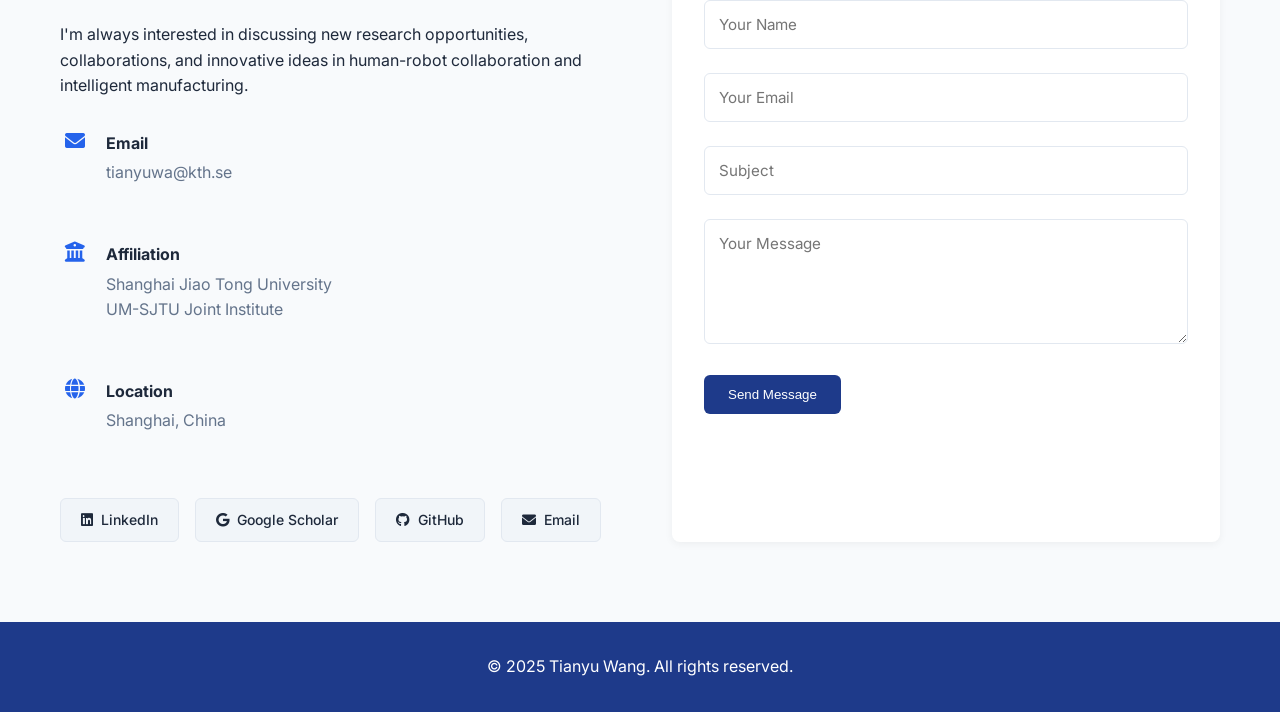
==== commit d7250a78: "Add profile photo and update copyright year - Added professional profile image (profile.jpg) - Updat" ====
--- a/index.html
+++ b/index.html
@@ -338,7 +338,7 @@
     <!-- Footer -->
     <footer class="footer">
         <div class="container">
-            <p>&copy; 2024 Tianyu Wang. All rights reserved.</p>
+            <p>&copy; 2025 Tianyu Wang. All rights reserved.</p>
         </div>
     </footer>
 
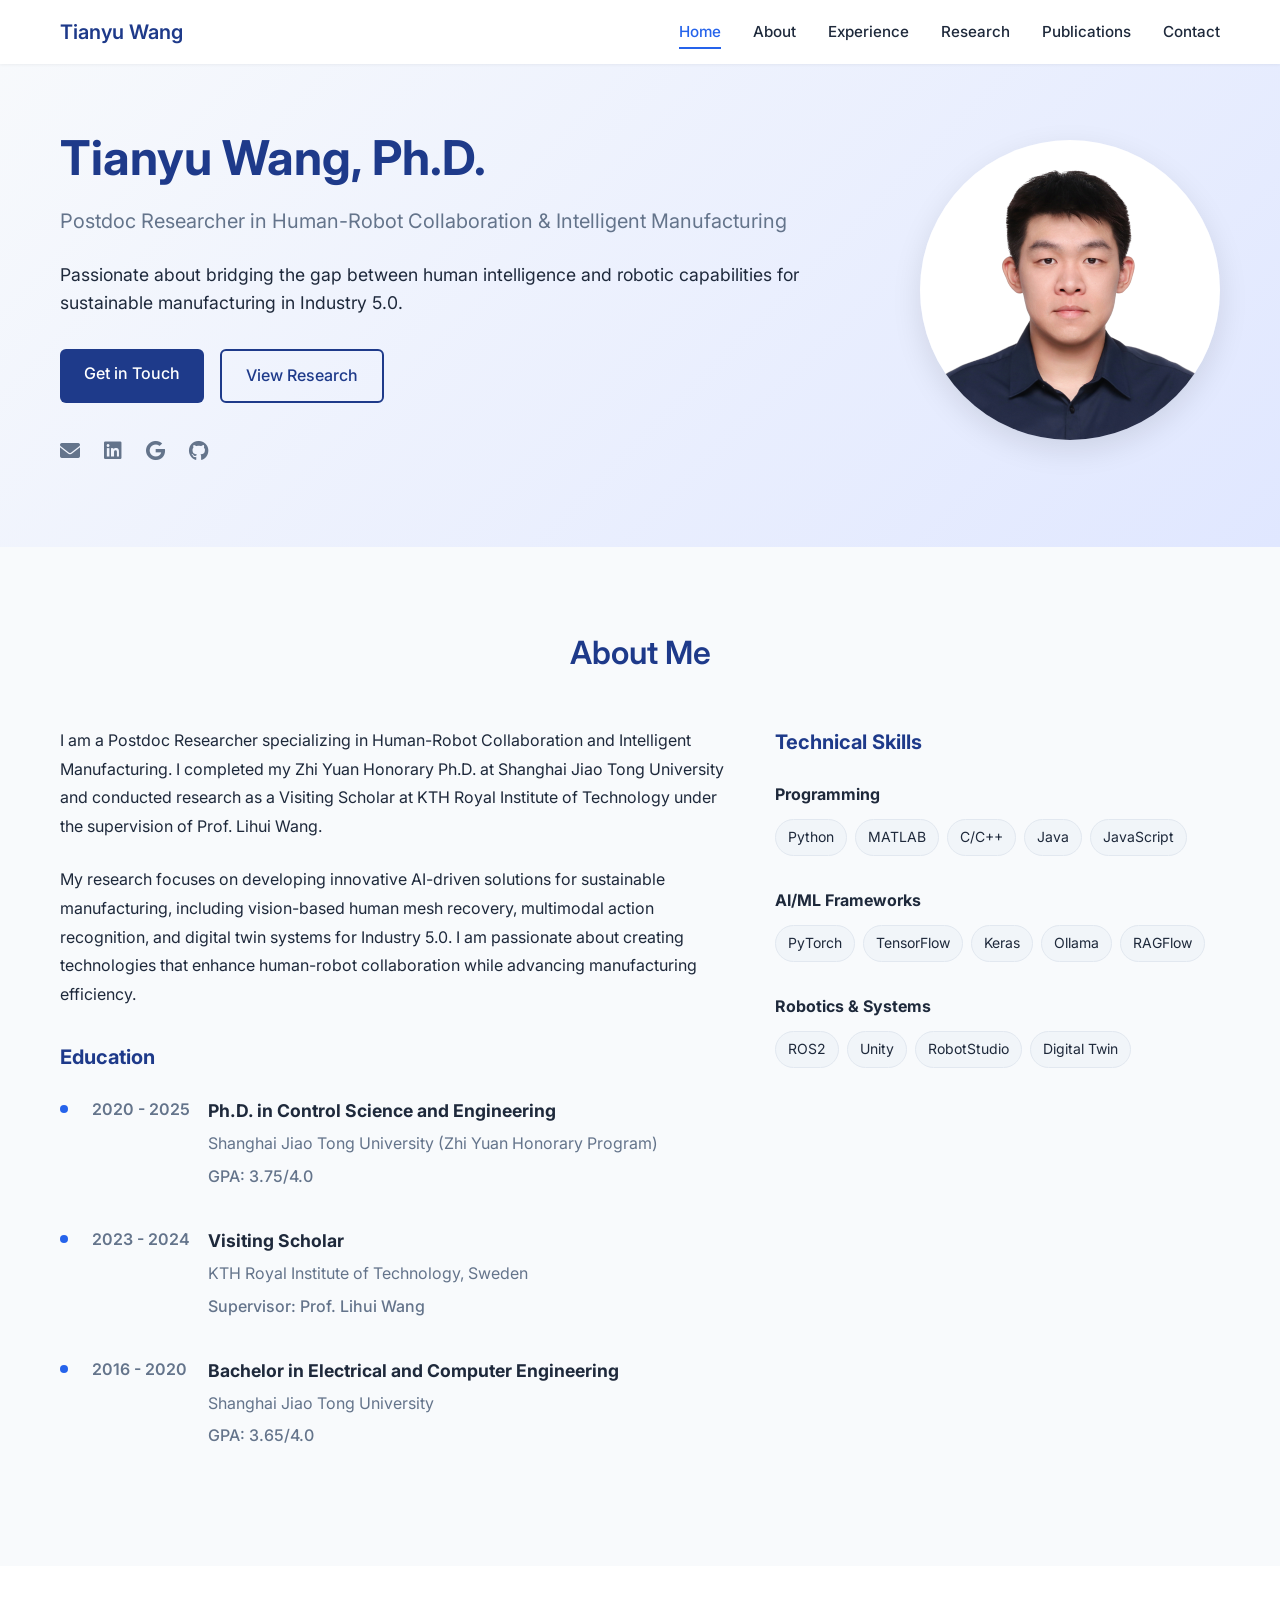
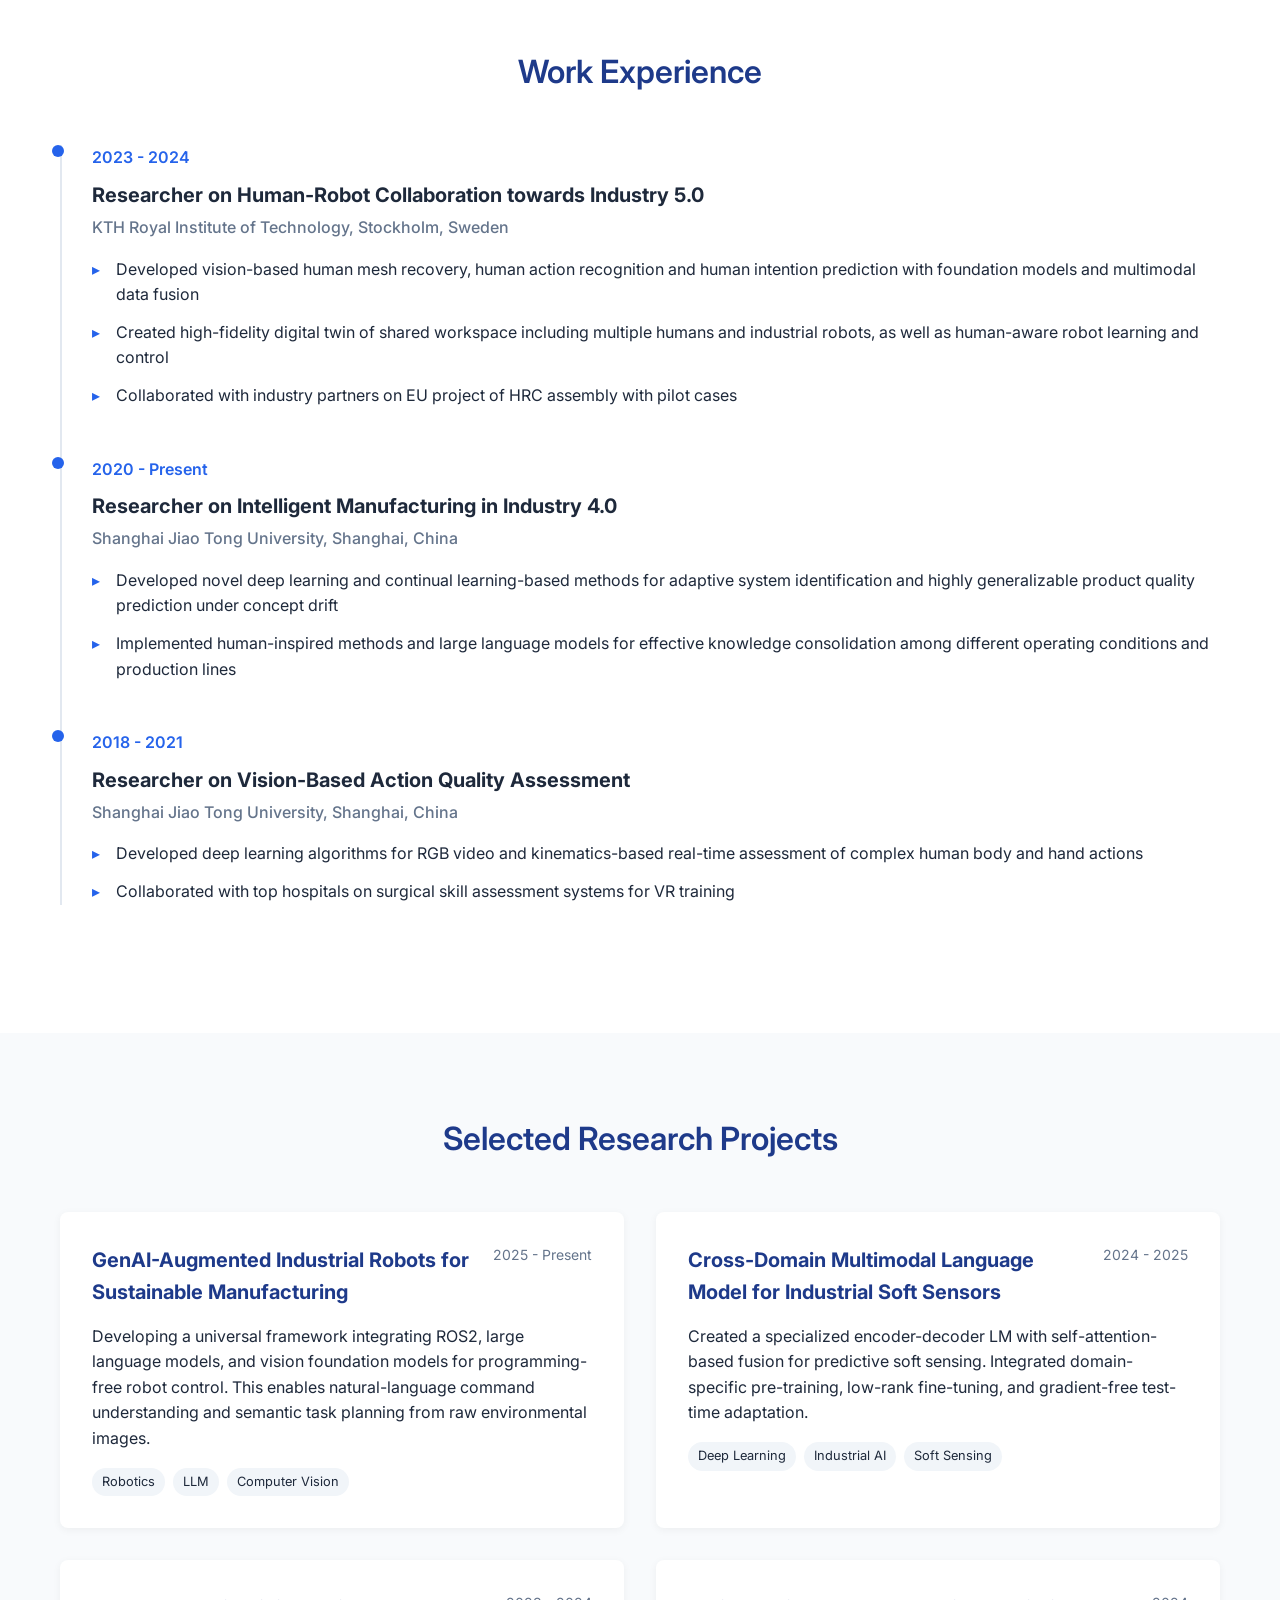
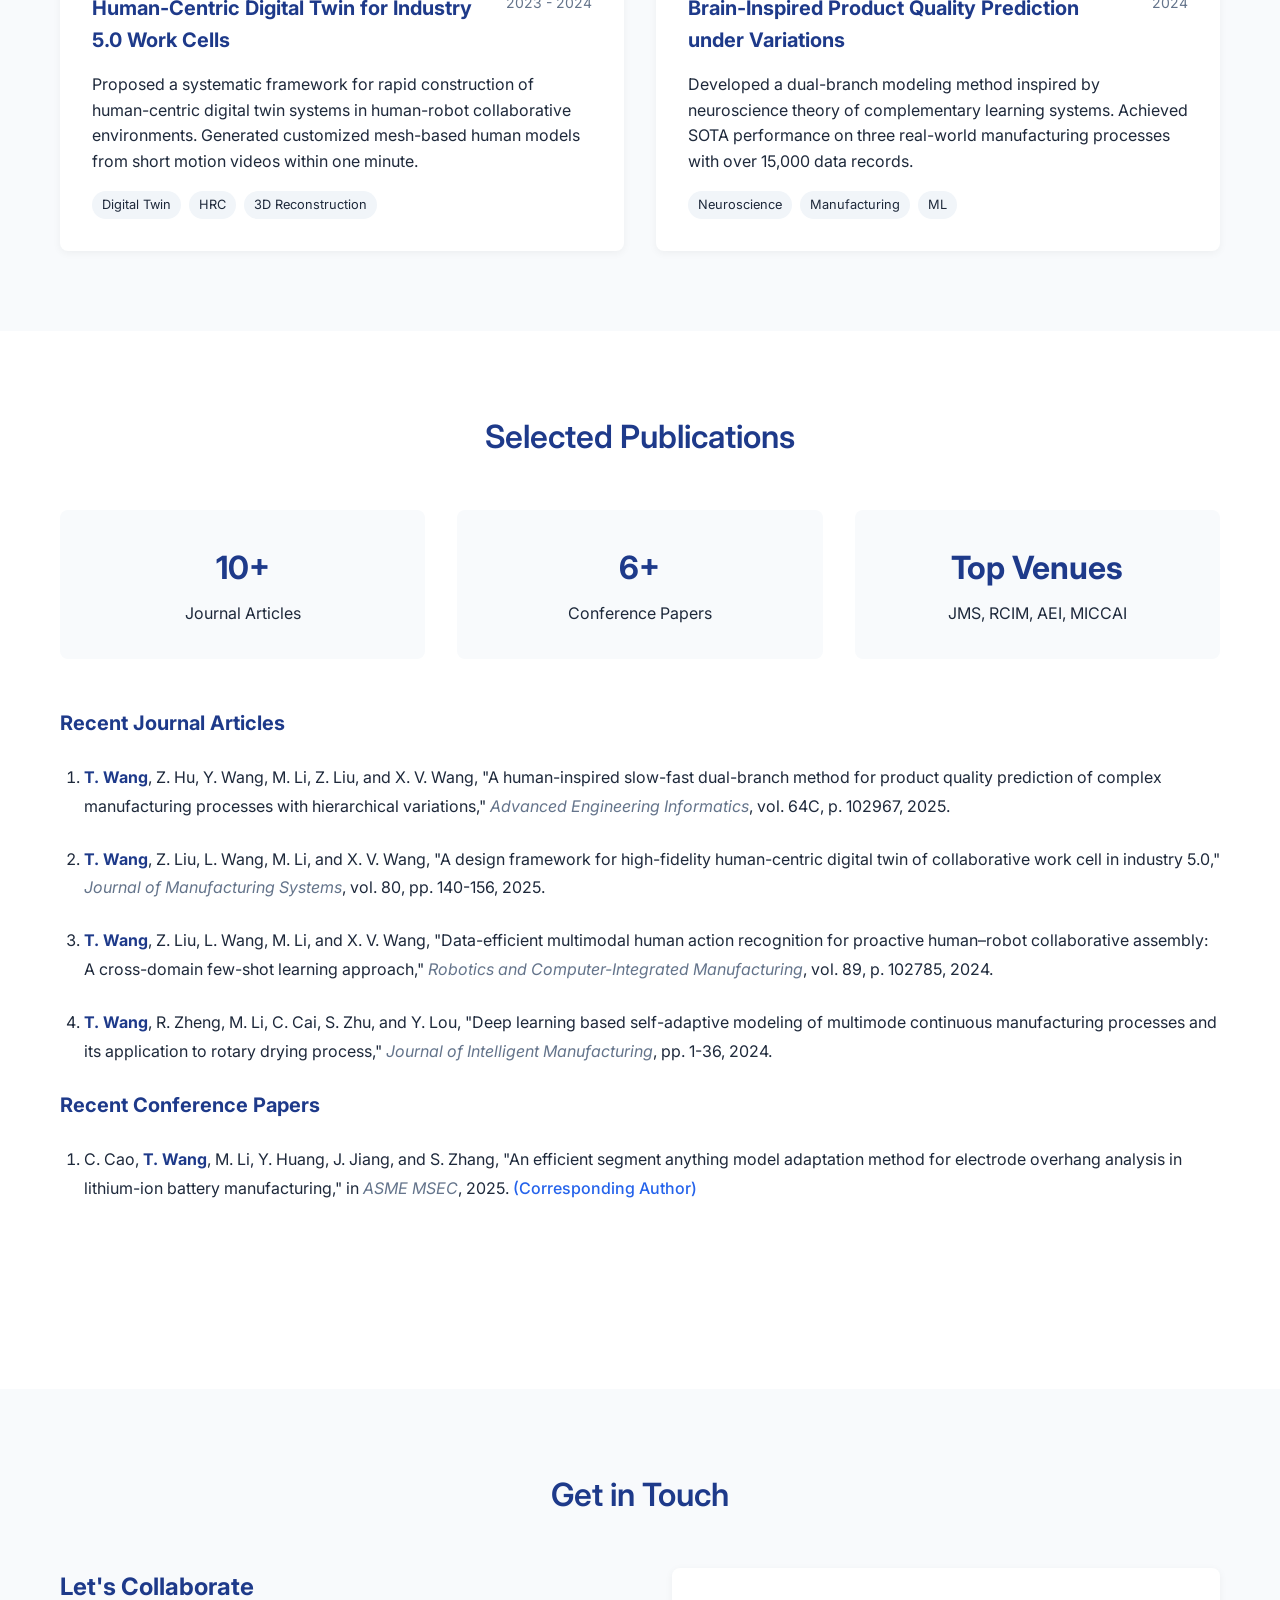
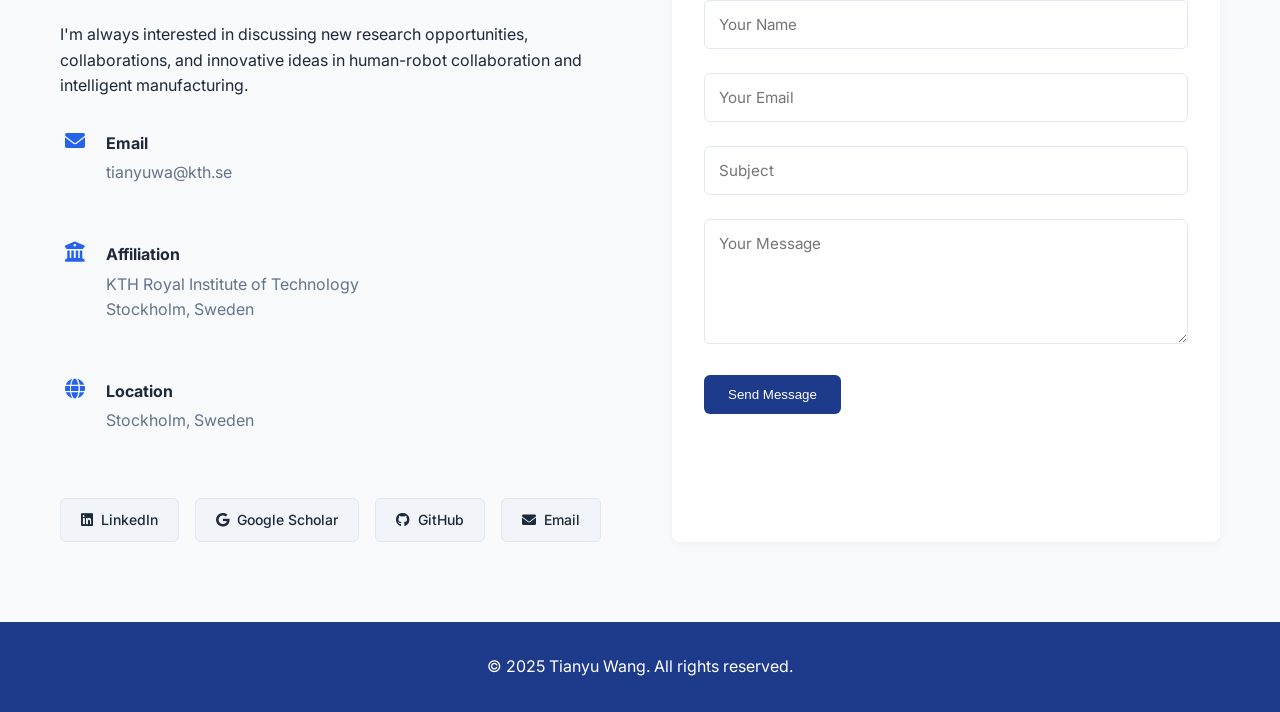
==== commit 31f56df8: "Update affiliation to KTH and position to Postdoc Researcher - Changed affiliation from Shanghai Jia" ====
--- a/index.html
+++ b/index.html
@@ -3,7 +3,7 @@
 <head>
     <meta charset="UTF-8">
     <meta name="viewport" content="width=device-width, initial-scale=1.0">
-    <title>Tianyu Wang - Ph.D. Researcher</title>
+    <title>Tianyu Wang - Postdoc Researcher</title>
     <link rel="stylesheet" href="css/style.css">
     <link rel="stylesheet" href="https://cdnjs.cloudflare.com/ajax/libs/font-awesome/6.0.0/css/all.min.css">
     <link href="https://fonts.googleapis.com/css2?family=Inter:wght@300;400;500;600;700&display=swap" rel="stylesheet">
@@ -35,7 +35,7 @@
             <div class="hero-content">
                 <div class="hero-text">
                     <h1 class="hero-title">Tianyu Wang, Ph.D.</h1>
-                    <p class="hero-subtitle">Researcher in Human-Robot Collaboration & Intelligent Manufacturing</p>
+                    <p class="hero-subtitle">Postdoc Researcher in Human-Robot Collaboration & Intelligent Manufacturing</p>
                     <div class="hero-description">
                         <p>Passionate about bridging the gap between human intelligence and robotic capabilities for sustainable manufacturing in Industry 5.0.</p>
                     </div>
@@ -63,7 +63,7 @@
             <h2 class="section-title">About Me</h2>
             <div class="about-content">
                 <div class="about-text">
-                    <p>I am a Ph.D. researcher specializing in Human-Robot Collaboration and Intelligent Manufacturing. Currently completing my Zhi Yuan Honorary Ph.D. at Shanghai Jiao Tong University, I have had the privilege of conducting research as a Visiting Scholar at KTH Royal Institute of Technology under the supervision of Prof. Lihui Wang.</p>
+                    <p>I am a Postdoc Researcher specializing in Human-Robot Collaboration and Intelligent Manufacturing. I completed my Zhi Yuan Honorary Ph.D. at Shanghai Jiao Tong University and conducted research as a Visiting Scholar at KTH Royal Institute of Technology under the supervision of Prof. Lihui Wang.</p>
                     <p>My research focuses on developing innovative AI-driven solutions for sustainable manufacturing, including vision-based human mesh recovery, multimodal action recognition, and digital twin systems for Industry 5.0. I am passionate about creating technologies that enhance human-robot collaboration while advancing manufacturing efficiency.</p>
                     <div class="education-timeline">
                         <h3>Education</h3>
@@ -298,14 +298,14 @@
                             <i class="fas fa-university"></i>
                             <div>
                                 <h4>Affiliation</h4>
-                                <p>Shanghai Jiao Tong University<br>UM-SJTU Joint Institute</p>
+                                <p>KTH Royal Institute of Technology<br>Stockholm, Sweden</p>
                             </div>
                         </div>
                         <div class="contact-item">
                             <i class="fas fa-globe"></i>
                             <div>
                                 <h4>Location</h4>
-                                <p>Shanghai, China</p>
+                                <p>Stockholm, Sweden</p>
                             </div>
                         </div>
                     </div>
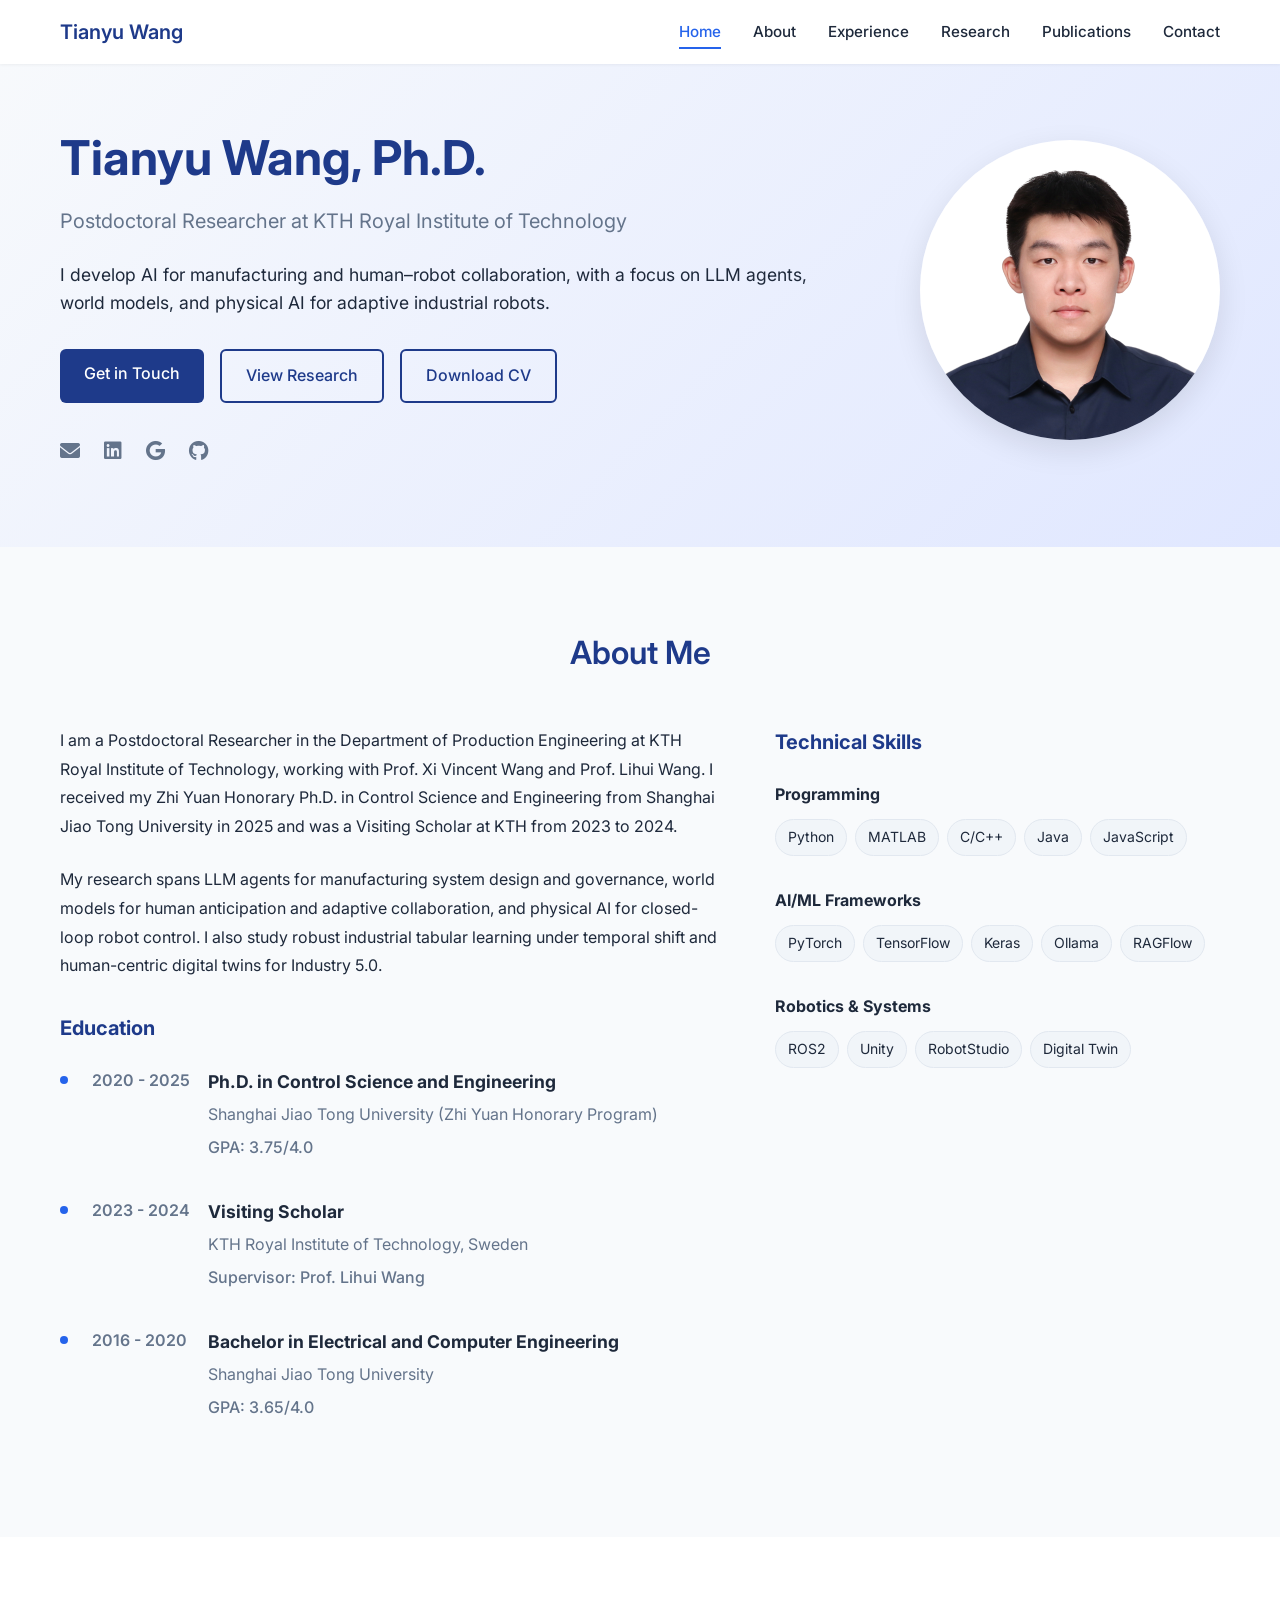
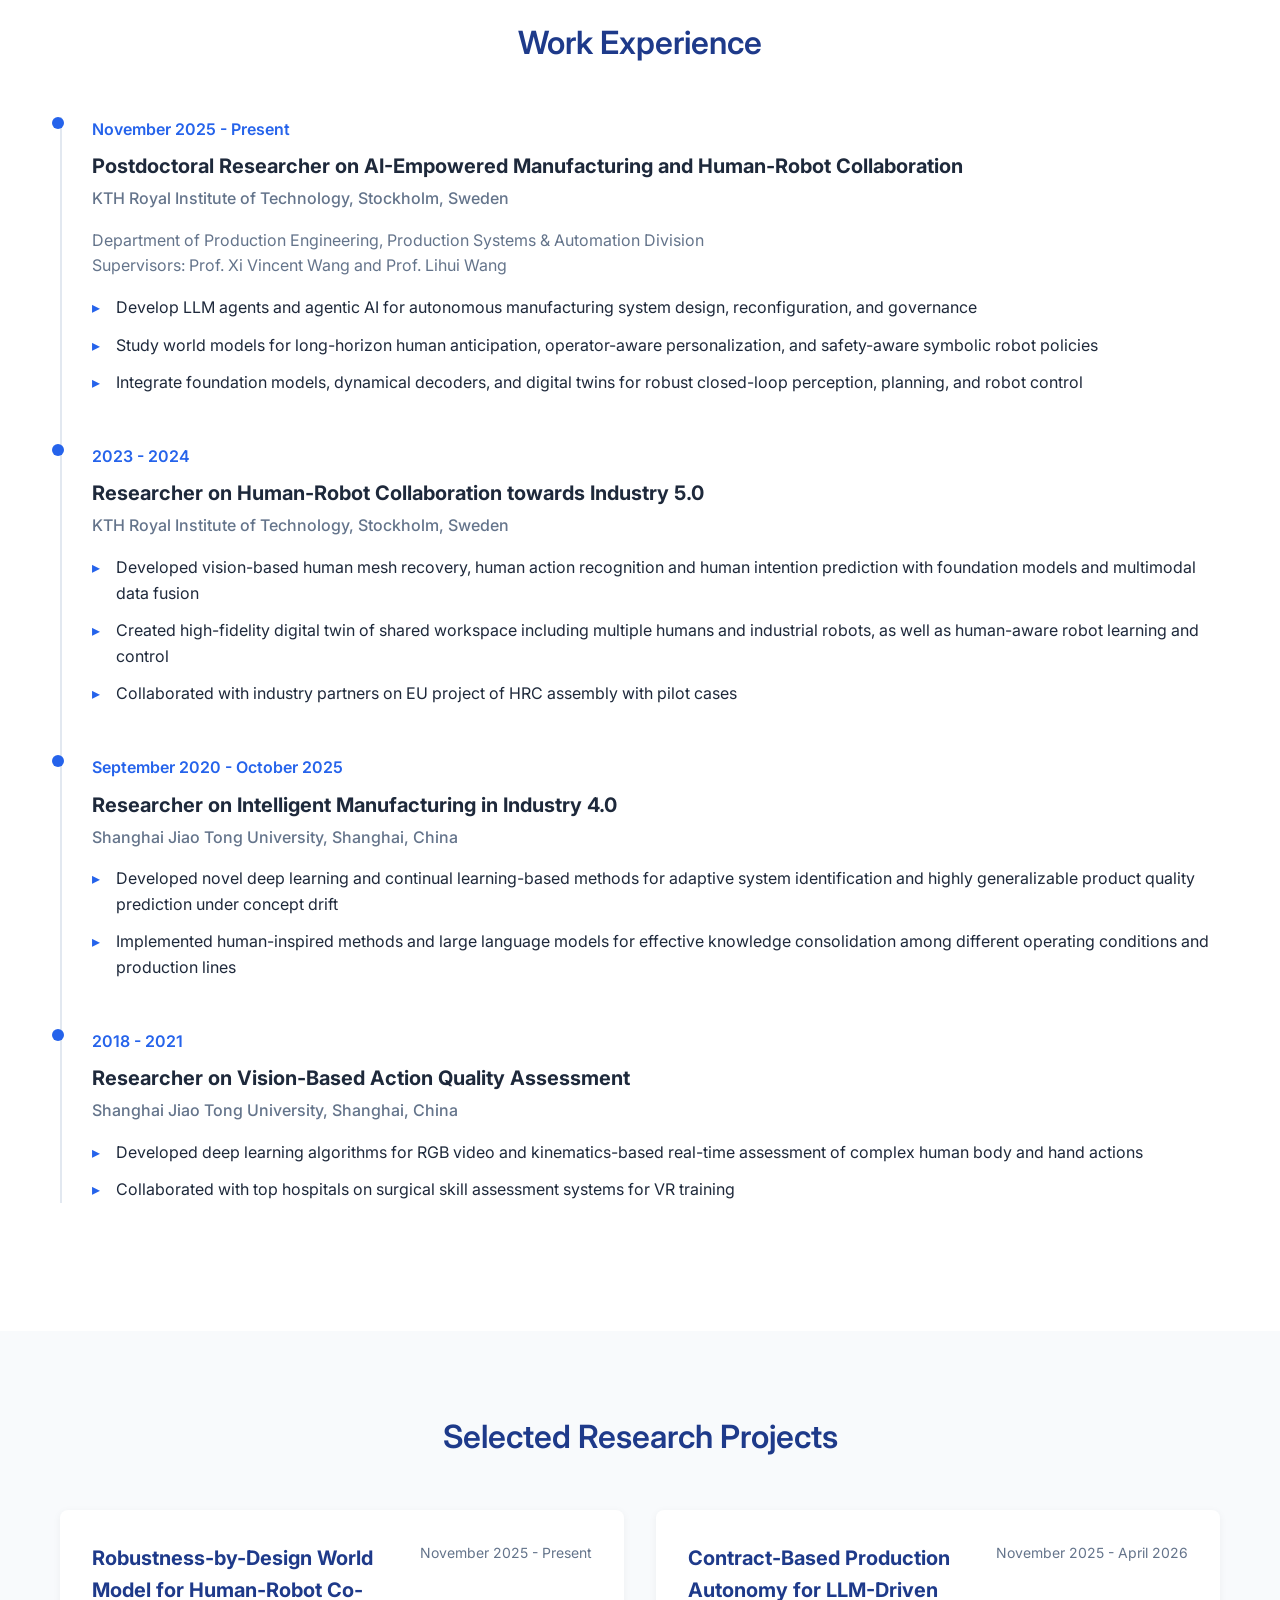
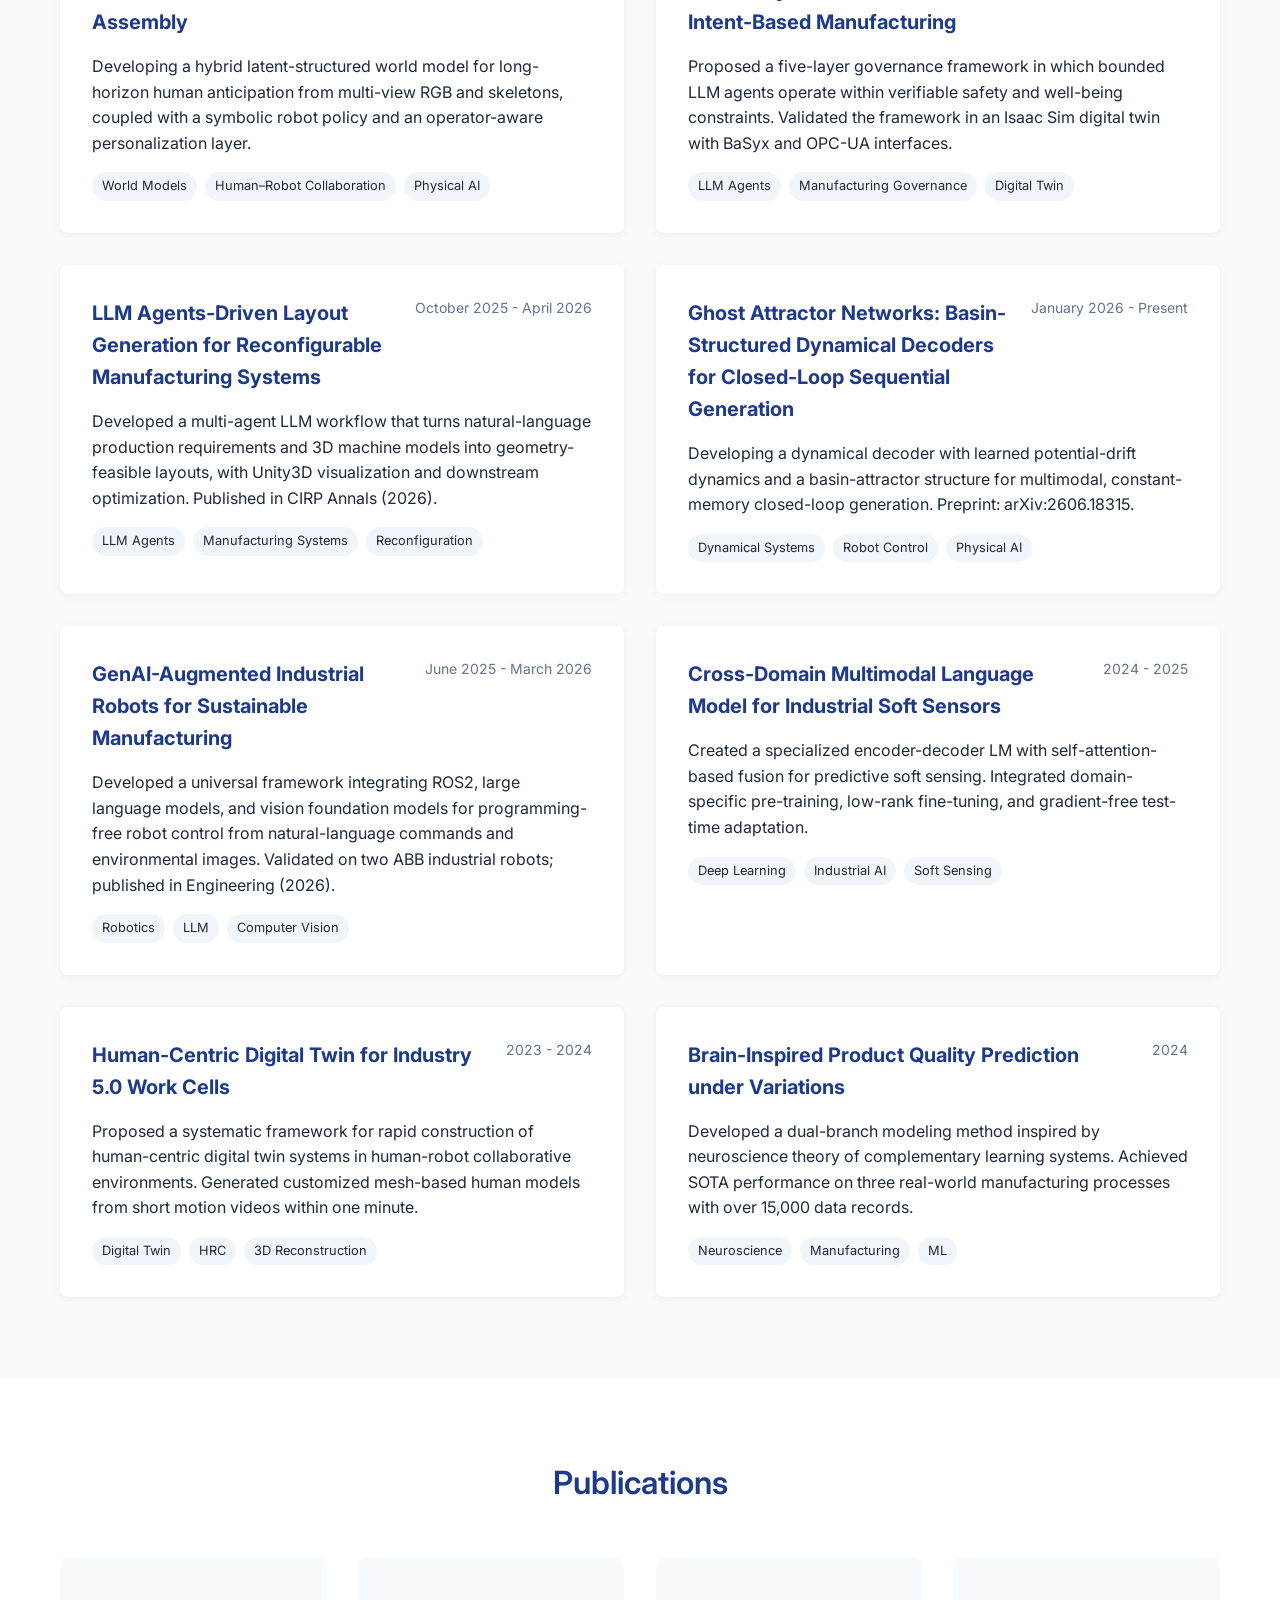
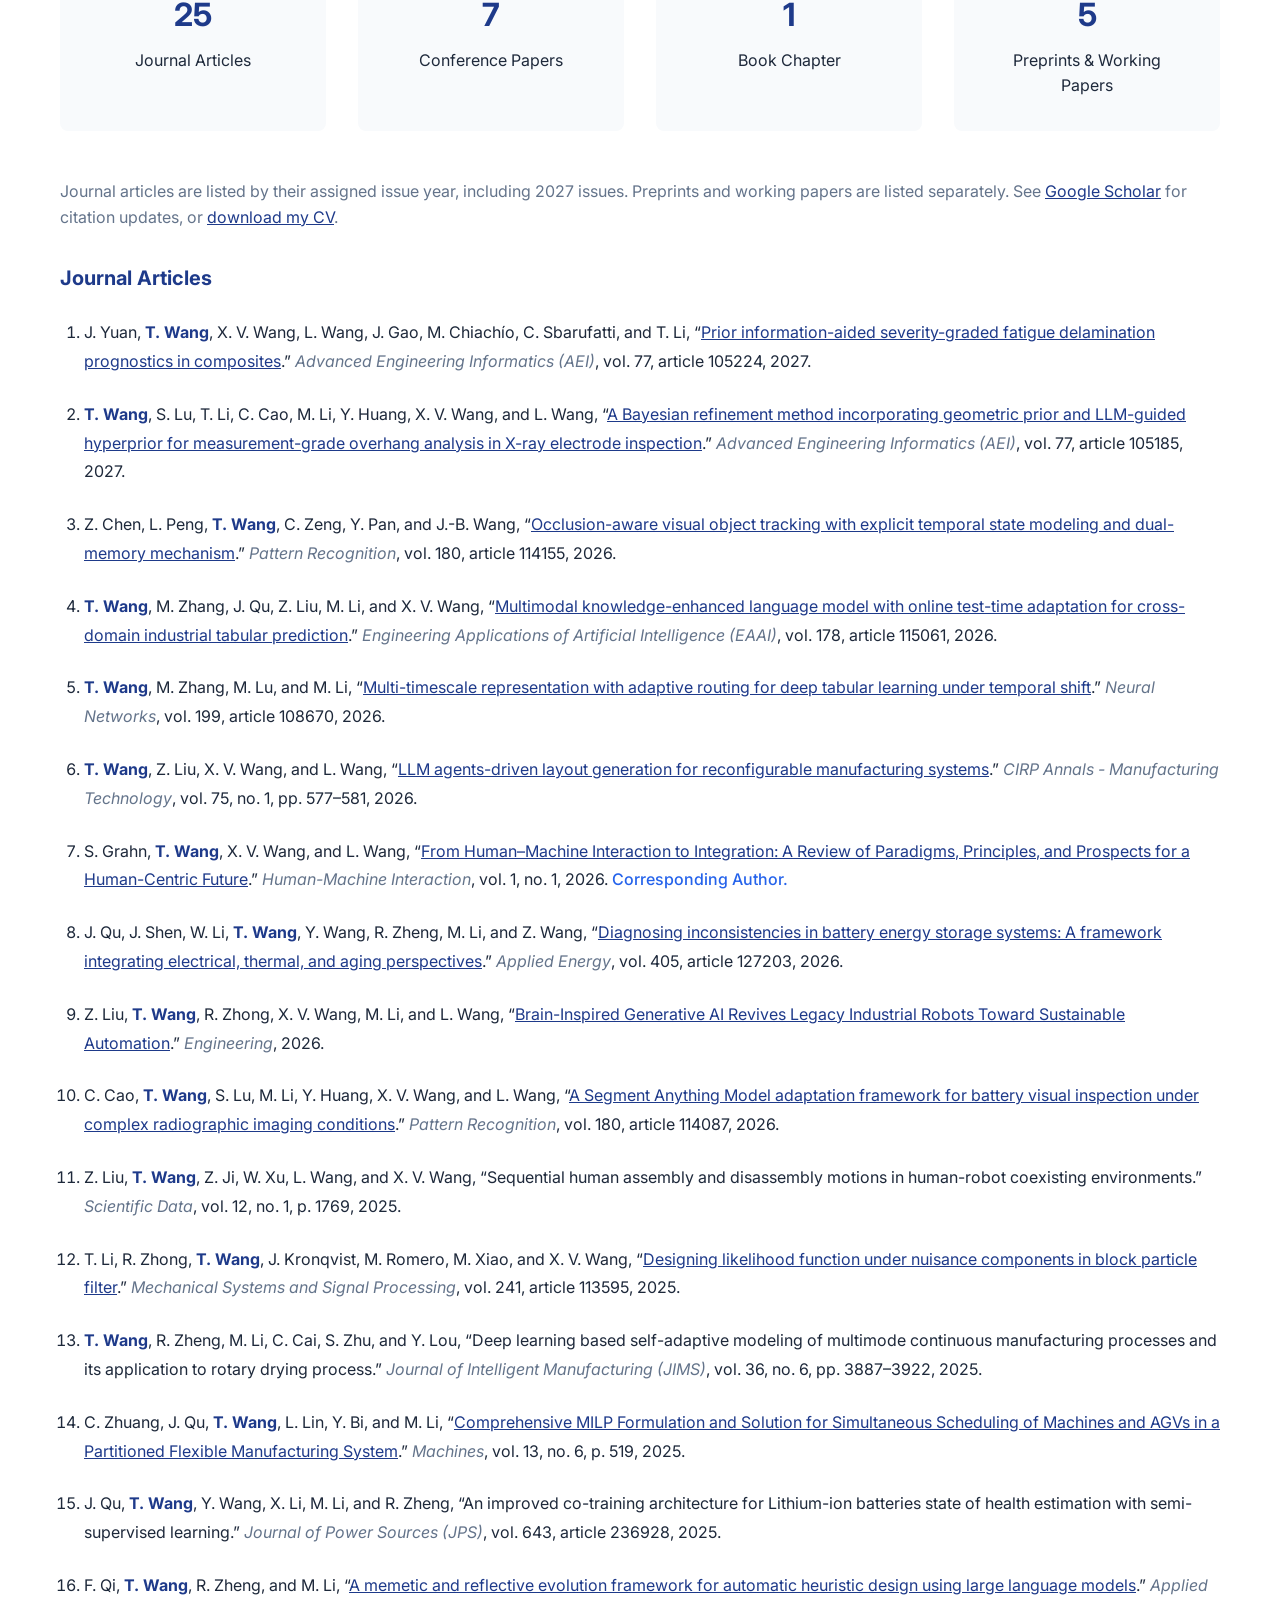
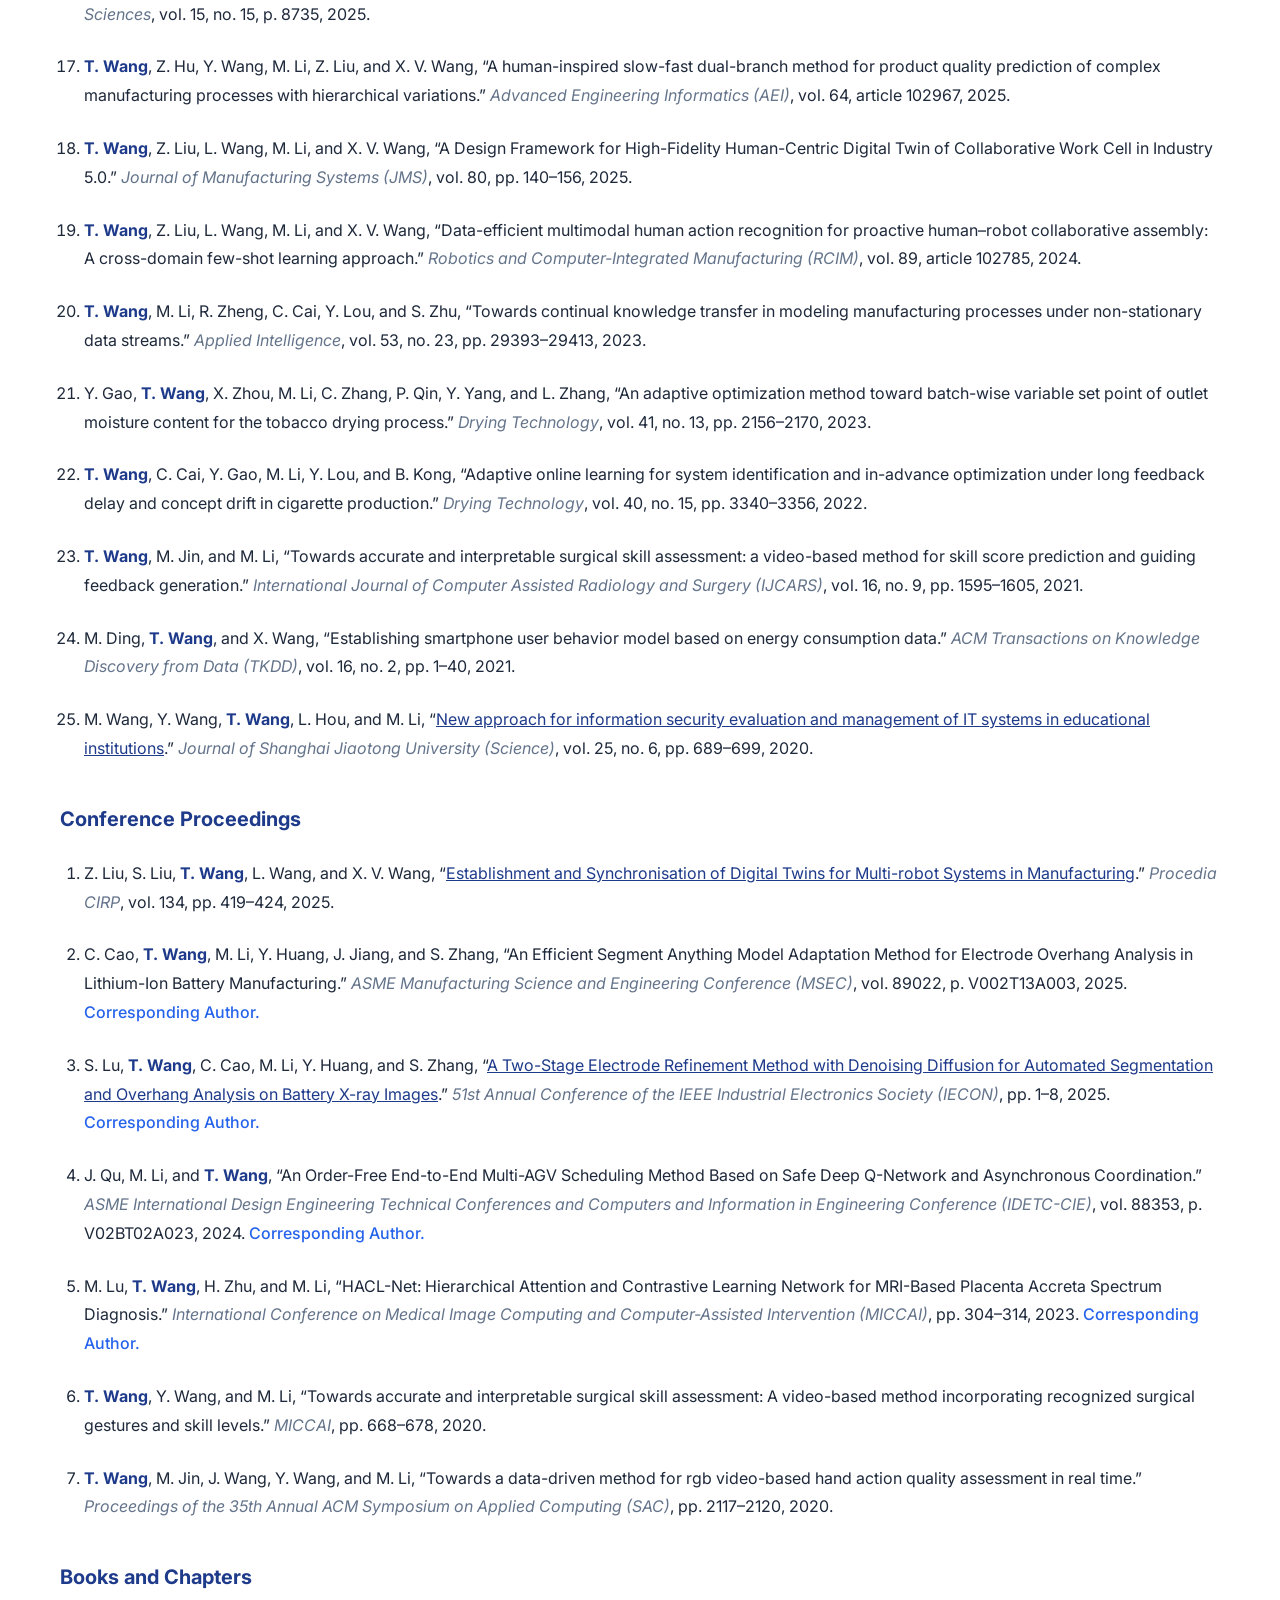
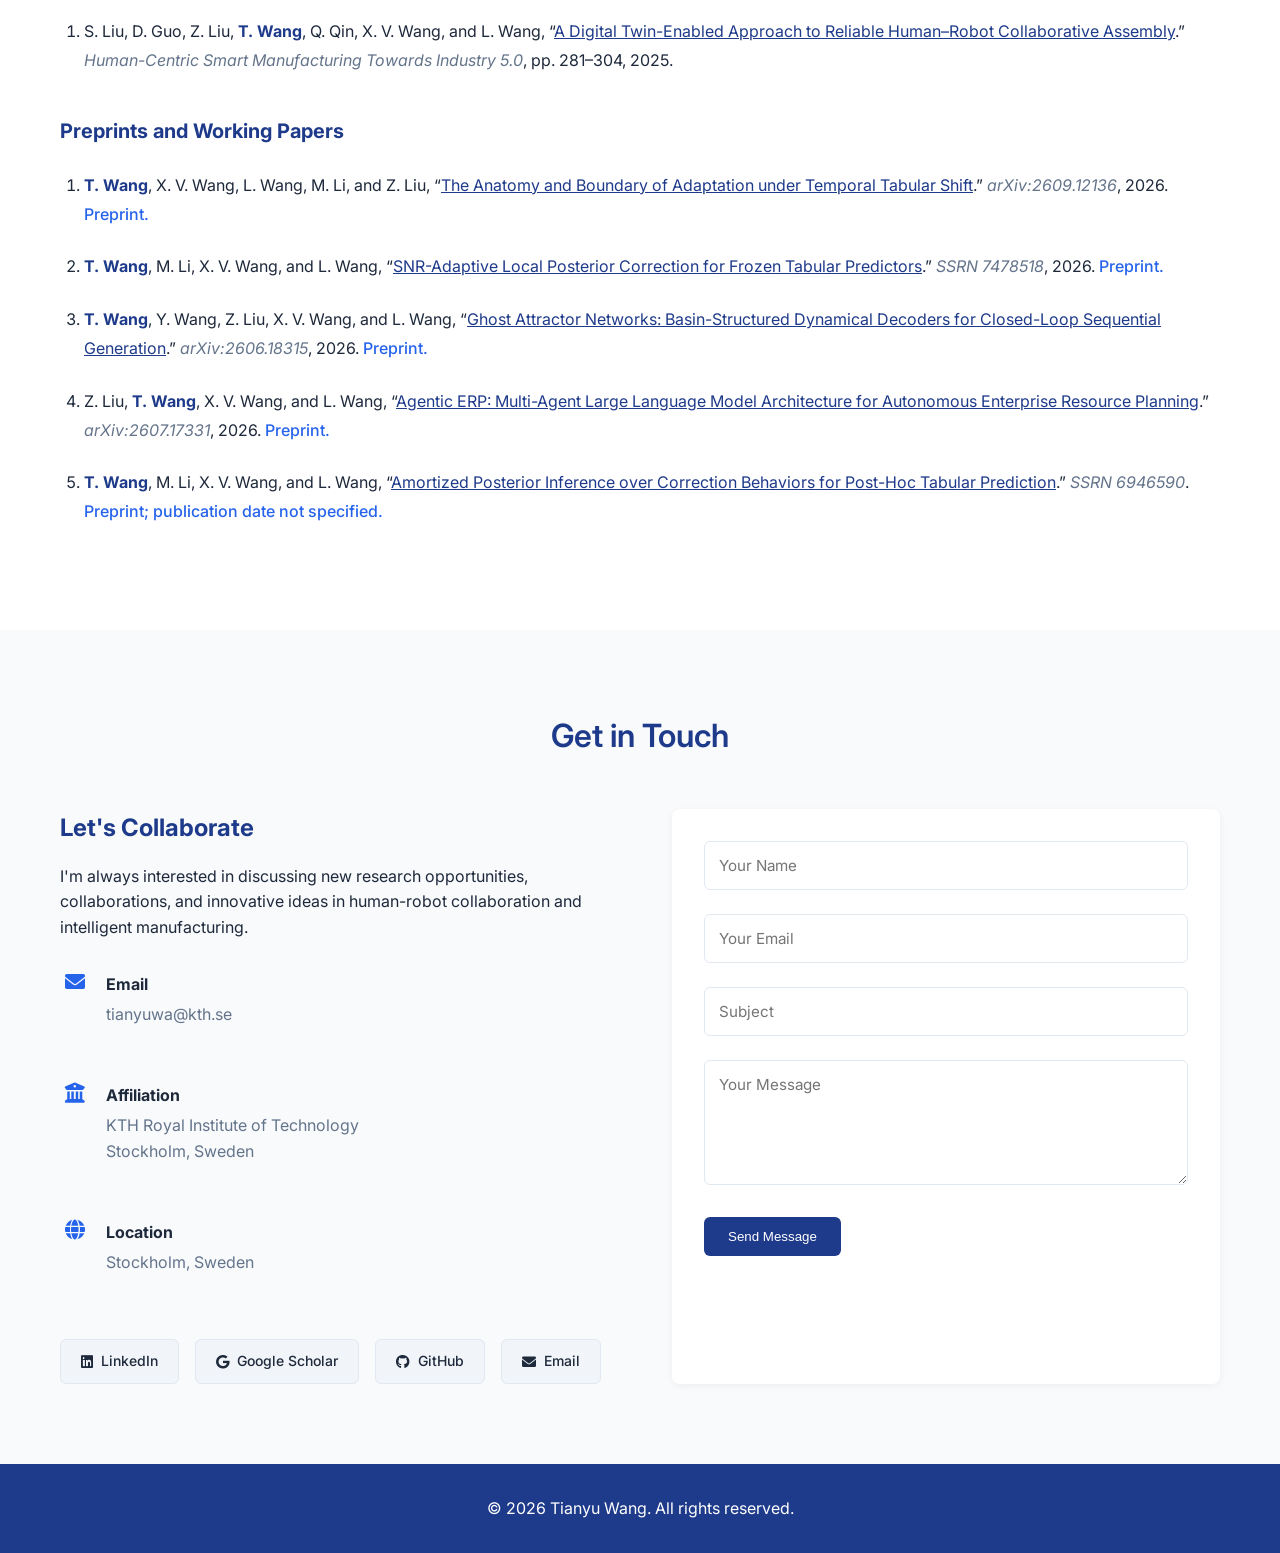
==== commit f5452d1b: "Sync homepage publications, research and CV" ====
--- a/index.html
+++ b/index.html
@@ -3,7 +3,7 @@
 <head>
     <meta charset="UTF-8">
     <meta name="viewport" content="width=device-width, initial-scale=1.0">
-    <title>Tianyu Wang - Postdoc Researcher</title>
+    <title>Tianyu Wang - Postdoctoral Researcher at KTH</title>
     <link rel="stylesheet" href="css/style.css">
     <link rel="stylesheet" href="https://cdnjs.cloudflare.com/ajax/libs/font-awesome/6.0.0/css/all.min.css">
     <link href="https://fonts.googleapis.com/css2?family=Inter:wght@300;400;500;600;700&display=swap" rel="stylesheet">
@@ -35,13 +35,14 @@
             <div class="hero-content">
                 <div class="hero-text">
                     <h1 class="hero-title">Tianyu Wang, Ph.D.</h1>
-                    <p class="hero-subtitle">Postdoc Researcher in Human-Robot Collaboration & Intelligent Manufacturing</p>
+                    <p class="hero-subtitle">Postdoctoral Researcher at KTH Royal Institute of Technology</p>
                     <div class="hero-description">
-                        <p>Passionate about bridging the gap between human intelligence and robotic capabilities for sustainable manufacturing in Industry 5.0.</p>
+                        <p>I develop AI for manufacturing and human–robot collaboration, with a focus on LLM agents, world models, and physical AI for adaptive industrial robots.</p>
                     </div>
                     <div class="hero-buttons">
                         <a href="#contact" class="btn btn-primary">Get in Touch</a>
                         <a href="#research" class="btn btn-secondary">View Research</a>
+                        <a href="CV_Tianyu_Wang.pdf" class="btn btn-secondary" download>Download CV</a>
                     </div>
                     <div class="social-links">
                         <a href="mailto:tianyuwa@kth.se"><i class="fas fa-envelope"></i></a>
@@ -63,8 +64,8 @@
             <h2 class="section-title">About Me</h2>
             <div class="about-content">
                 <div class="about-text">
-                    <p>I am a Postdoc Researcher specializing in Human-Robot Collaboration and Intelligent Manufacturing. I completed my Zhi Yuan Honorary Ph.D. at Shanghai Jiao Tong University and conducted research as a Visiting Scholar at KTH Royal Institute of Technology under the supervision of Prof. Lihui Wang.</p>
-                    <p>My research focuses on developing innovative AI-driven solutions for sustainable manufacturing, including vision-based human mesh recovery, multimodal action recognition, and digital twin systems for Industry 5.0. I am passionate about creating technologies that enhance human-robot collaboration while advancing manufacturing efficiency.</p>
+                    <p>I am a Postdoctoral Researcher in the Department of Production Engineering at KTH Royal Institute of Technology, working with Prof. Xi Vincent Wang and Prof. Lihui Wang. I received my Zhi Yuan Honorary Ph.D. in Control Science and Engineering from Shanghai Jiao Tong University in 2025 and was a Visiting Scholar at KTH from 2023 to 2024.</p>
+                    <p>My research spans LLM agents for manufacturing system design and governance, world models for human anticipation and adaptive collaboration, and physical AI for closed-loop robot control. I also study robust industrial tabular learning under temporal shift and human-centric digital twins for Industry 5.0.</p>
                     <div class="education-timeline">
                         <h3>Education</h3>
                         <div class="timeline-item">
@@ -137,6 +138,19 @@
             <h2 class="section-title">Work Experience</h2>
             <div class="experience-timeline">
                 <div class="experience-item">
+                    <div class="experience-date">November 2025 - Present</div>
+                    <div class="experience-content">
+                        <h3>Postdoctoral Researcher on AI-Empowered Manufacturing and Human-Robot Collaboration</h3>
+                        <h4>KTH Royal Institute of Technology, Stockholm, Sweden</h4>
+                        <p>Department of Production Engineering, Production Systems &amp; Automation Division<br>Supervisors: Prof. Xi Vincent Wang and Prof. Lihui Wang</p>
+                        <ul>
+                            <li>Develop LLM agents and agentic AI for autonomous manufacturing system design, reconfiguration, and governance</li>
+                            <li>Study world models for long-horizon human anticipation, operator-aware personalization, and safety-aware symbolic robot policies</li>
+                            <li>Integrate foundation models, dynamical decoders, and digital twins for robust closed-loop perception, planning, and robot control</li>
+                        </ul>
+                    </div>
+                </div>
+                <div class="experience-item">
                     <div class="experience-date">2023 - 2024</div>
                     <div class="experience-content">
                         <h3>Researcher on Human-Robot Collaboration towards Industry 5.0</h3>
@@ -149,7 +163,7 @@
                     </div>
                 </div>
                 <div class="experience-item">
-                    <div class="experience-date">2020 - Present</div>
+                    <div class="experience-date">September 2020 - October 2025</div>
                     <div class="experience-content">
                         <h3>Researcher on Intelligent Manufacturing in Industry 4.0</h3>
                         <h4>Shanghai Jiao Tong University, Shanghai, China</h4>
@@ -181,10 +195,42 @@
             <div class="research-grid">
                 <div class="research-card">
                     <div class="research-header">
+                        <h3>Robustness-by-Design World Model for Human-Robot Co-Assembly</h3>
+                        <span class="research-date">November 2025 - Present</span>
+                    </div>
+                    <p>Developing a hybrid latent-structured world model for long-horizon human anticipation from multi-view RGB and skeletons, coupled with a symbolic robot policy and an operator-aware personalization layer.</p>
+                    <div class="research-tags"><span>World Models</span><span>Human–Robot Collaboration</span><span>Physical AI</span></div>
+                </div>
+                <div class="research-card">
+                    <div class="research-header">
+                        <h3>Contract-Based Production Autonomy for LLM-Driven Intent-Based Manufacturing</h3>
+                        <span class="research-date">November 2025 - April 2026</span>
+                    </div>
+                    <p>Proposed a five-layer governance framework in which bounded LLM agents operate within verifiable safety and well-being constraints. Validated the framework in an Isaac Sim digital twin with BaSyx and OPC-UA interfaces.</p>
+                    <div class="research-tags"><span>LLM Agents</span><span>Manufacturing Governance</span><span>Digital Twin</span></div>
+                </div>
+                <div class="research-card">
+                    <div class="research-header">
+                        <h3>LLM Agents-Driven Layout Generation for Reconfigurable Manufacturing Systems</h3>
+                        <span class="research-date">October 2025 - April 2026</span>
+                    </div>
+                    <p>Developed a multi-agent LLM workflow that turns natural-language production requirements and 3D machine models into geometry-feasible layouts, with Unity3D visualization and downstream optimization. Published in CIRP Annals (2026).</p>
+                    <div class="research-tags"><span>LLM Agents</span><span>Manufacturing Systems</span><span>Reconfiguration</span></div>
+                </div>
+                <div class="research-card">
+                    <div class="research-header">
+                        <h3>Ghost Attractor Networks: Basin-Structured Dynamical Decoders for Closed-Loop Sequential Generation</h3>
+                        <span class="research-date">January 2026 - Present</span>
+                    </div>
+                    <p>Developing a dynamical decoder with learned potential-drift dynamics and a basin-attractor structure for multimodal, constant-memory closed-loop generation. Preprint: arXiv:2606.18315.</p>
+                    <div class="research-tags"><span>Dynamical Systems</span><span>Robot Control</span><span>Physical AI</span></div>
+                </div>
+                <div class="research-card">
+                    <div class="research-header">
                         <h3>GenAI-Augmented Industrial Robots for Sustainable Manufacturing</h3>
-                        <span class="research-date">2025 - Present</span>
-                    </div>
-                    <p>Developing a universal framework integrating ROS2, large language models, and vision foundation models for programming-free robot control. This enables natural-language command understanding and semantic task planning from raw environmental images.</p>
+                        <span class="research-date">June 2025 - March 2026</span>
+                    </div>
+                    <p>Developed a universal framework integrating ROS2, large language models, and vision foundation models for programming-free robot control from natural-language commands and environmental images. Validated on two ABB industrial robots; published in Engineering (2026).</p>
                     <div class="research-tags">
                         <span>Robotics</span>
                         <span>LLM</span>
@@ -234,44 +280,139 @@
     <!-- Publications Section -->
     <section id="publications" class="publications">
         <div class="container">
-            <h2 class="section-title">Selected Publications</h2>
+            <h2 class="section-title">Publications</h2>
             <div class="publication-stats">
-                <div class="stat-item">
-                    <h3>10+</h3>
-                    <p>Journal Articles</p>
-                </div>
-                <div class="stat-item">
-                    <h3>6+</h3>
-                    <p>Conference Papers</p>
-                </div>
-                <div class="stat-item">
-                    <h3>Top Venues</h3>
-                    <p>JMS, RCIM, AEI, MICCAI</p>
-                </div>
-            </div>
+                <div class="stat-item"><h3>25</h3><p>Journal Articles</p></div>
+                <div class="stat-item"><h3>7</h3><p>Conference Papers</p></div>
+                <div class="stat-item"><h3>1</h3><p>Book Chapter</p></div>
+                <div class="stat-item"><h3>5</h3><p>Preprints &amp; Working Papers</p></div>
+            </div>
+            <p class="publication-note">Journal articles are listed by their assigned issue year, including 2027 issues. Preprints and working papers are listed separately. See <a href="https://scholar.google.com/citations?user=_Cn0QFAAAAAJ" target="_blank" rel="noopener noreferrer">Google Scholar</a> for citation updates, or <a href="CV_Tianyu_Wang.pdf">download my CV</a>.</p>
             <div class="publication-list">
-                <h3>Recent Journal Articles</h3>
+                <h3>Journal Articles</h3>
                 <ol class="publication-items">
-                    <li>
-                        <strong>T. Wang</strong>, Z. Hu, Y. Wang, M. Li, Z. Liu, and X. V. Wang, "A human-inspired slow-fast dual-branch method for product quality prediction of complex manufacturing processes with hierarchical variations," <em>Advanced Engineering Informatics</em>, vol. 64C, p. 102967, 2025.
-                    </li>
-                    <li>
-                        <strong>T. Wang</strong>, Z. Liu, L. Wang, M. Li, and X. V. Wang, "A design framework for high-fidelity human-centric digital twin of collaborative work cell in industry 5.0," <em>Journal of Manufacturing Systems</em>, vol. 80, pp. 140-156, 2025.
-                    </li>
-                    <li>
-                        <strong>T. Wang</strong>, Z. Liu, L. Wang, M. Li, and X. V. Wang, "Data-efficient multimodal human action recognition for proactive human–robot collaborative assembly: A cross-domain few-shot learning approach," <em>Robotics and Computer-Integrated Manufacturing</em>, vol. 89, p. 102785, 2024.
-                    </li>
-                    <li>
-                        <strong>T. Wang</strong>, R. Zheng, M. Li, C. Cai, S. Zhu, and Y. Lou, "Deep learning based self-adaptive modeling of multimode continuous manufacturing processes and its application to rotary drying process," <em>Journal of Intelligent Manufacturing</em>, pp. 1-36, 2024.
+                    <li data-publication="yuan2027prior">
+                        J. Yuan, <strong>T. Wang</strong>, X. V. Wang, L. Wang, J. Gao, M. Chiachío, C. Sbarufatti, and T. Li, “<a href="https://doi.org/10.1016/j.aei.2026.105224" target="_blank" rel="noopener noreferrer">Prior information-aided severity-graded fatigue delamination prognostics in composites</a>.” <em>Advanced Engineering Informatics (AEI)</em>, vol. 77, article 105224, 2027.
+                    </li>
+                    <li data-publication="wang2027bayesian">
+                        <strong>T. Wang</strong>, S. Lu, T. Li, C. Cao, M. Li, Y. Huang, X. V. Wang, and L. Wang, “<a href="https://doi.org/10.1016/j.aei.2026.105185" target="_blank" rel="noopener noreferrer">A Bayesian refinement method incorporating geometric prior and LLM-guided hyperprior for measurement-grade overhang analysis in X-ray electrode inspection</a>.” <em>Advanced Engineering Informatics (AEI)</em>, vol. 77, article 105185, 2027.
+                    </li>
+                    <li data-publication="chen2026occlusion">
+                        Z. Chen, L. Peng, <strong>T. Wang</strong>, C. Zeng, Y. Pan, and J.-B. Wang, “<a href="https://doi.org/10.1016/j.patcog.2026.114155" target="_blank" rel="noopener noreferrer">Occlusion-aware visual object tracking with explicit temporal state modeling and dual-memory mechanism</a>.” <em>Pattern Recognition</em>, vol. 180, article 114155, 2026.
+                    </li>
+                    <li data-publication="wang2026soft">
+                        <strong>T. Wang</strong>, M. Zhang, J. Qu, Z. Liu, M. Li, and X. V. Wang, “<a href="https://doi.org/10.1016/j.engappai.2026.115061" target="_blank" rel="noopener noreferrer">Multimodal knowledge-enhanced language model with online test-time adaptation for cross-domain industrial tabular prediction</a>.” <em>Engineering Applications of Artificial Intelligence (EAAI)</em>, vol. 178, article 115061, 2026.
+                    </li>
+                    <li data-publication="wang2026tabular">
+                        <strong>T. Wang</strong>, M. Zhang, M. Lu, and M. Li, “<a href="https://doi.org/10.1016/j.neunet.2026.108670" target="_blank" rel="noopener noreferrer">Multi-timescale representation with adaptive routing for deep tabular learning under temporal shift</a>.” <em>Neural Networks</em>, vol. 199, article 108670, 2026.
+                    </li>
+                    <li data-publication="wang2026cirp">
+                        <strong>T. Wang</strong>, Z. Liu, X. V. Wang, and L. Wang, “<a href="https://doi.org/10.1016/j.cirp.2026.03.015" target="_blank" rel="noopener noreferrer">LLM agents-driven layout generation for reconfigurable manufacturing systems</a>.” <em>CIRP Annals - Manufacturing Technology</em>, vol. 75, no. 1, pp. 577–581, 2026.
+                    </li>
+                    <li data-publication="grahn2026integration">
+                        S. Grahn, <strong>T. Wang</strong>, X. V. Wang, and L. Wang, “<a href="https://www.sciltp.com/journals/hmi/articles/2608004893" target="_blank" rel="noopener noreferrer">From Human–Machine Interaction to Integration: A Review of Paradigms, Principles, and Prospects for a Human-Centric Future</a>.” <em>Human-Machine Interaction</em>, vol. 1, no. 1, 2026. <span class="highlight">Corresponding Author.</span>
+                    </li>
+                    <li data-publication="qu2026diagnosing">
+                        J. Qu, J. Shen, W. Li, <strong>T. Wang</strong>, Y. Wang, R. Zheng, M. Li, and Z. Wang, “<a href="https://doi.org/10.1016/j.apenergy.2025.127203" target="_blank" rel="noopener noreferrer">Diagnosing inconsistencies in battery energy storage systems: A framework integrating electrical, thermal, and aging perspectives</a>.” <em>Applied Energy</em>, vol. 405, article 127203, 2026.
+                    </li>
+                    <li data-publication="liu2026brain">
+                        Z. Liu, <strong>T. Wang</strong>, R. Zhong, X. V. Wang, M. Li, and L. Wang, “<a href="https://doi.org/10.1016/j.eng.2026.05.020" target="_blank" rel="noopener noreferrer">Brain-Inspired Generative AI Revives Legacy Industrial Robots Toward Sustainable Automation</a>.” <em>Engineering</em>, 2026.
+                    </li>
+                    <li data-publication="cao2026segment">
+                        C. Cao, <strong>T. Wang</strong>, S. Lu, M. Li, Y. Huang, X. V. Wang, and L. Wang, “<a href="https://doi.org/10.1016/j.patcog.2026.114087" target="_blank" rel="noopener noreferrer">A Segment Anything Model adaptation framework for battery visual inspection under complex radiographic imaging conditions</a>.” <em>Pattern Recognition</em>, vol. 180, article 114087, 2026.
+                    </li>
+                    <li data-publication="liu2025sdata">
+                        Z. Liu, <strong>T. Wang</strong>, Z. Ji, W. Xu, L. Wang, and X. V. Wang, “Sequential human assembly and disassembly motions in human-robot coexisting environments.” <em>Scientific Data</em>, vol. 12, no. 1, p. 1769, 2025.
+                    </li>
+                    <li data-publication="li2025likelihood">
+                        T. Li, R. Zhong, <strong>T. Wang</strong>, J. Kronqvist, M. Romero, M. Xiao, and X. V. Wang, “<a href="https://doi.org/10.1016/j.ymssp.2025.113595" target="_blank" rel="noopener noreferrer">Designing likelihood function under nuisance components in block particle filter</a>.” <em>Mechanical Systems and Signal Processing</em>, vol. 241, article 113595, 2025.
+                    </li>
+                    <li data-publication="wang2024deep">
+                        <strong>T. Wang</strong>, R. Zheng, M. Li, C. Cai, S. Zhu, and Y. Lou, “Deep learning based self-adaptive modeling of multimode continuous manufacturing processes and its application to rotary drying process.” <em>Journal of Intelligent Manufacturing (JIMS)</em>, vol. 36, no. 6, pp. 3887–3922, 2025.
+                    </li>
+                    <li data-publication="zhuang2025milp">
+                        C. Zhuang, J. Qu, <strong>T. Wang</strong>, L. Lin, Y. Bi, and M. Li, “<a href="https://doi.org/10.3390/machines13060519" target="_blank" rel="noopener noreferrer">Comprehensive MILP Formulation and Solution for Simultaneous Scheduling of Machines and AGVs in a Partitioned Flexible Manufacturing System</a>.” <em>Machines</em>, vol. 13, no. 6, p. 519, 2025.
+                    </li>
+                    <li data-publication="QU2025236928">
+                        J. Qu, <strong>T. Wang</strong>, Y. Wang, X. Li, M. Li, and R. Zheng, “An improved co-training architecture for Lithium-ion batteries state of health estimation with semi-supervised learning.” <em>Journal of Power Sources (JPS)</em>, vol. 643, article 236928, 2025.
+                    </li>
+                    <li data-publication="qi2025memetic">
+                        F. Qi, <strong>T. Wang</strong>, R. Zheng, and M. Li, “<a href="https://doi.org/10.3390/app15158735" target="_blank" rel="noopener noreferrer">A memetic and reflective evolution framework for automatic heuristic design using large language models</a>.” <em>Applied Sciences</em>, vol. 15, no. 15, p. 8735, 2025.
+                    </li>
+                    <li data-publication="wang2024neuro">
+                        <strong>T. Wang</strong>, Z. Hu, Y. Wang, M. Li, Z. Liu, and X. V. Wang, “A human-inspired slow-fast dual-branch method for product quality prediction of complex manufacturing processes with hierarchical variations.” <em>Advanced Engineering Informatics (AEI)</em>, vol. 64, article 102967, 2025.
+                    </li>
+                    <li data-publication="wang2025jms">
+                        <strong>T. Wang</strong>, Z. Liu, L. Wang, M. Li, and X. V. Wang, “A Design Framework for High-Fidelity Human-Centric Digital Twin of Collaborative Work Cell in Industry 5.0.” <em>Journal of Manufacturing Systems (JMS)</em>, vol. 80, pp. 140–156, 2025.
+                    </li>
+                    <li data-publication="wang2024data">
+                        <strong>T. Wang</strong>, Z. Liu, L. Wang, M. Li, and X. V. Wang, “Data-efficient multimodal human action recognition for proactive human–robot collaborative assembly: A cross-domain few-shot learning approach.” <em>Robotics and Computer-Integrated Manufacturing (RCIM)</em>, vol. 89, article 102785, 2024.
+                    </li>
+                    <li data-publication="wang2023towards">
+                        <strong>T. Wang</strong>, M. Li, R. Zheng, C. Cai, Y. Lou, and S. Zhu, “Towards continual knowledge transfer in modeling manufacturing processes under non-stationary data streams.” <em>Applied Intelligence</em>, vol. 53, no. 23, pp. 29393–29413, 2023.
+                    </li>
+                    <li data-publication="gao2023adaptive">
+                        Y. Gao, <strong>T. Wang</strong>, X. Zhou, M. Li, C. Zhang, P. Qin, Y. Yang, and L. Zhang, “An adaptive optimization method toward batch-wise variable set point of outlet moisture content for the tobacco drying process.” <em>Drying Technology</em>, vol. 41, no. 13, pp. 2156–2170, 2023.
+                    </li>
+                    <li data-publication="wang2022adaptive">
+                        <strong>T. Wang</strong>, C. Cai, Y. Gao, M. Li, Y. Lou, and B. Kong, “Adaptive online learning for system identification and in-advance optimization under long feedback delay and concept drift in cigarette production.” <em>Drying Technology</em>, vol. 40, no. 15, pp. 3340–3356, 2022.
+                    </li>
+                    <li data-publication="wang2021towards">
+                        <strong>T. Wang</strong>, M. Jin, and M. Li, “Towards accurate and interpretable surgical skill assessment: a video-based method for skill score prediction and guiding feedback generation.” <em>International Journal of Computer Assisted Radiology and Surgery (IJCARS)</em>, vol. 16, no. 9, pp. 1595–1605, 2021.
+                    </li>
+                    <li data-publication="ding2021establishing">
+                        M. Ding, <strong>T. Wang</strong>, and X. Wang, “Establishing smartphone user behavior model based on energy consumption data.” <em>ACM Transactions on Knowledge Discovery from Data (TKDD)</em>, vol. 16, no. 2, pp. 1–40, 2021.
+                    </li>
+                    <li data-publication="wang2020security">
+                        M. Wang, Y. Wang, <strong>T. Wang</strong>, L. Hou, and M. Li, “<a href="https://doi.org/10.1007/s12204-020-2231-y" target="_blank" rel="noopener noreferrer">New approach for information security evaluation and management of IT systems in educational institutions</a>.” <em>Journal of Shanghai Jiaotong University (Science)</em>, vol. 25, no. 6, pp. 689–699, 2020.
                     </li>
                 </ol>
-                <h3>Recent Conference Papers</h3>
+                <h3>Conference Proceedings</h3>
                 <ol class="publication-items">
-                    <li>
-                        C. Cao, <strong>T. Wang</strong>, M. Li, Y. Huang, J. Jiang, and S. Zhang, "An efficient segment anything model adaptation method for electrode overhang analysis in lithium-ion battery manufacturing," in <em>ASME MSEC</em>, 2025. <span class="highlight">(Corresponding Author)</span>
-                    </li>
-                    <li>
-                        M. Lu, <strong>T. Wang</strong>, H. Zhu, and M. Li, "Hacl-net: Hierarchical attention and contrastive learning network for mri-based placenta accreta spectrum diagnosis," in <em>MICCAI</em>, 2023, pp. 304-314. <span class="highlight">(Corresponding Author)</span>
+                    <li data-publication="liu2025synchronisation">
+                        Z. Liu, S. Liu, <strong>T. Wang</strong>, L. Wang, and X. V. Wang, “<a href="https://doi.org/10.1016/j.procir.2025.02.152" target="_blank" rel="noopener noreferrer">Establishment and Synchronisation of Digital Twins for Multi-robot Systems in Manufacturing</a>.” <em>Procedia CIRP</em>, vol. 134, pp. 419–424, 2025.
+                    </li>
+                    <li data-publication="cao2025sam">
+                        C. Cao, <strong>T. Wang</strong>, M. Li, Y. Huang, J. Jiang, and S. Zhang, “An Efficient Segment Anything Model Adaptation Method for Electrode Overhang Analysis in Lithium-Ion Battery Manufacturing.” <em>ASME Manufacturing Science and Engineering Conference (MSEC)</em>, vol. 89022, p. V002T13A003, 2025. <span class="highlight">Corresponding Author.</span>
+                    </li>
+                    <li data-publication="lu2025refine">
+                        S. Lu, <strong>T. Wang</strong>, C. Cao, M. Li, Y. Huang, and S. Zhang, “<a href="https://doi.org/10.1109/IECON58223.2025.11221602" target="_blank" rel="noopener noreferrer">A Two-Stage Electrode Refinement Method with Denoising Diffusion for Automated Segmentation and Overhang Analysis on Battery X-ray Images</a>.” <em>51st Annual Conference of the IEEE Industrial Electronics Society (IECON)</em>, pp. 1–8, 2025. <span class="highlight">Corresponding Author.</span>
+                    </li>
+                    <li data-publication="qu2024order">
+                        J. Qu, M. Li, and <strong>T. Wang</strong>, “An Order-Free End-to-End Multi-AGV Scheduling Method Based on Safe Deep Q-Network and Asynchronous Coordination.” <em>ASME International Design Engineering Technical Conferences and Computers and Information in Engineering Conference (IDETC-CIE)</em>, vol. 88353, p. V02BT02A023, 2024. <span class="highlight">Corresponding Author.</span>
+                    </li>
+                    <li data-publication="lu2023hacl">
+                        M. Lu, <strong>T. Wang</strong>, H. Zhu, and M. Li, “HACL-Net: Hierarchical Attention and Contrastive Learning Network for MRI-Based Placenta Accreta Spectrum Diagnosis.” <em>International Conference on Medical Image Computing and Computer-Assisted Intervention (MICCAI)</em>, pp. 304–314, 2023. <span class="highlight">Corresponding Author.</span>
+                    </li>
+                    <li data-publication="wang2020miccai">
+                        <strong>T. Wang</strong>, Y. Wang, and M. Li, “Towards accurate and interpretable surgical skill assessment: A video-based method incorporating recognized surgical gestures and skill levels.” <em>MICCAI</em>, pp. 668–678, 2020.
+                    </li>
+                    <li data-publication="wang2020towards">
+                        <strong>T. Wang</strong>, M. Jin, J. Wang, Y. Wang, and M. Li, “Towards a data-driven method for rgb video-based hand action quality assessment in real time.” <em>Proceedings of the 35th Annual ACM Symposium on Applied Computing (SAC)</em>, pp. 2117–2120, 2020.
+                    </li>
+                </ol>
+                <h3>Books and Chapters</h3>
+                <ol class="publication-items">
+                    <li data-publication="liu2025reliable">
+                        S. Liu, D. Guo, Z. Liu, <strong>T. Wang</strong>, Q. Qin, X. V. Wang, and L. Wang, “<a href="https://doi.org/10.1007/978-3-031-82170-7_12" target="_blank" rel="noopener noreferrer">A Digital Twin-Enabled Approach to Reliable Human–Robot Collaborative Assembly</a>.” <em>Human-Centric Smart Manufacturing Towards Industry 5.0</em>, pp. 281–304, 2025.
+                    </li>
+                </ol>
+                <h3>Preprints and Working Papers</h3>
+                <ol class="publication-items">
+                    <li data-publication="wang2026anatomy">
+                        <strong>T. Wang</strong>, X. V. Wang, L. Wang, M. Li, and Z. Liu, “<a href="https://arxiv.org/abs/2609.12136" target="_blank" rel="noopener noreferrer">The Anatomy and Boundary of Adaptation under Temporal Tabular Shift</a>.” <em>arXiv:2609.12136</em>, 2026. <span class="highlight">Preprint.</span>
+                    </li>
+                    <li data-publication="wang2026snr">
+                        <strong>T. Wang</strong>, M. Li, X. V. Wang, and L. Wang, “<a href="https://papers.ssrn.com/sol3/papers.cfm?abstract_id=7478518" target="_blank" rel="noopener noreferrer">SNR-Adaptive Local Posterior Correction for Frozen Tabular Predictors</a>.” <em>SSRN 7478518</em>, 2026. <span class="highlight">Preprint.</span>
+                    </li>
+                    <li data-publication="wang2026ghost">
+                        <strong>T. Wang</strong>, Y. Wang, Z. Liu, X. V. Wang, and L. Wang, “<a href="https://arxiv.org/abs/2606.18315" target="_blank" rel="noopener noreferrer">Ghost Attractor Networks: Basin-Structured Dynamical Decoders for Closed-Loop Sequential Generation</a>.” <em>arXiv:2606.18315</em>, 2026. <span class="highlight">Preprint.</span>
+                    </li>
+                    <li data-publication="liu2026erp">
+                        Z. Liu, <strong>T. Wang</strong>, X. V. Wang, and L. Wang, “<a href="https://arxiv.org/abs/2607.17331" target="_blank" rel="noopener noreferrer">Agentic ERP: Multi-Agent Large Language Model Architecture for Autonomous Enterprise Resource Planning</a>.” <em>arXiv:2607.17331</em>, 2026. <span class="highlight">Preprint.</span>
+                    </li>
+                    <li data-publication="wangamortized">
+                        <strong>T. Wang</strong>, M. Li, X. V. Wang, and L. Wang, “<a href="https://papers.ssrn.com/sol3/papers.cfm?abstract_id=6946590" target="_blank" rel="noopener noreferrer">Amortized Posterior Inference over Correction Behaviors for Post-Hoc Tabular Prediction</a>.” <em>SSRN 6946590</em>. <span class="highlight">Preprint; publication date not specified.</span>
                     </li>
                 </ol>
             </div>
@@ -338,7 +479,7 @@
     <!-- Footer -->
     <footer class="footer">
         <div class="container">
-            <p>&copy; 2025 Tianyu Wang. All rights reserved.</p>
+            <p>&copy; 2026 Tianyu Wang. All rights reserved.</p>
         </div>
     </footer>
 
--- a/css/style.css
+++ b/css/style.css
@@ -122,6 +122,7 @@
 
 .hero-buttons {
     display: flex;
+    flex-wrap: wrap;
     gap: 1rem;
     margin-bottom: 2rem;
 }
@@ -351,6 +352,11 @@
     padding: 0;
 }
 
+.experience-content > p {
+    margin-bottom: 1rem;
+    color: var(--text-light);
+}
+
 .experience-content li {
     position: relative;
     padding-left: 1.5rem;
@@ -408,7 +414,8 @@
 .research-date {
     font-size: 0.875rem;
     color: var(--text-light);
-    white-space: nowrap;
+    max-width: 12rem;
+    text-align: right;
 }
 
 .research-card p {
@@ -438,7 +445,7 @@
 
 .publication-stats {
     display: grid;
-    grid-template-columns: repeat(3, 1fr);
+    grid-template-columns: repeat(4, minmax(0, 1fr));
     gap: 2rem;
     margin-bottom: 3rem;
 }
@@ -460,6 +467,21 @@
     font-size: 1.25rem;
     margin-bottom: 1.5rem;
     color: var(--primary-color);
+}
+
+.publication-note {
+    margin-bottom: 2rem;
+    color: var(--text-light);
+}
+
+.publication-items a,
+.publication-note a {
+    color: var(--primary-color);
+    overflow-wrap: anywhere;
+}
+
+.publication-items + h3 {
+    margin-top: 2.5rem;
 }
 
 .publication-items {
@@ -656,6 +678,15 @@
         grid-template-columns: 1fr;
     }
 
+    .research-header {
+        flex-direction: column;
+    }
+
+    .research-date {
+        max-width: none;
+        text-align: left;
+    }
+
     .publication-stats {
         grid-template-columns: 1fr;
         gap: 1rem;
@@ -664,4 +695,4 @@
     .academic-links {
         justify-content: center;
     }
-}+}
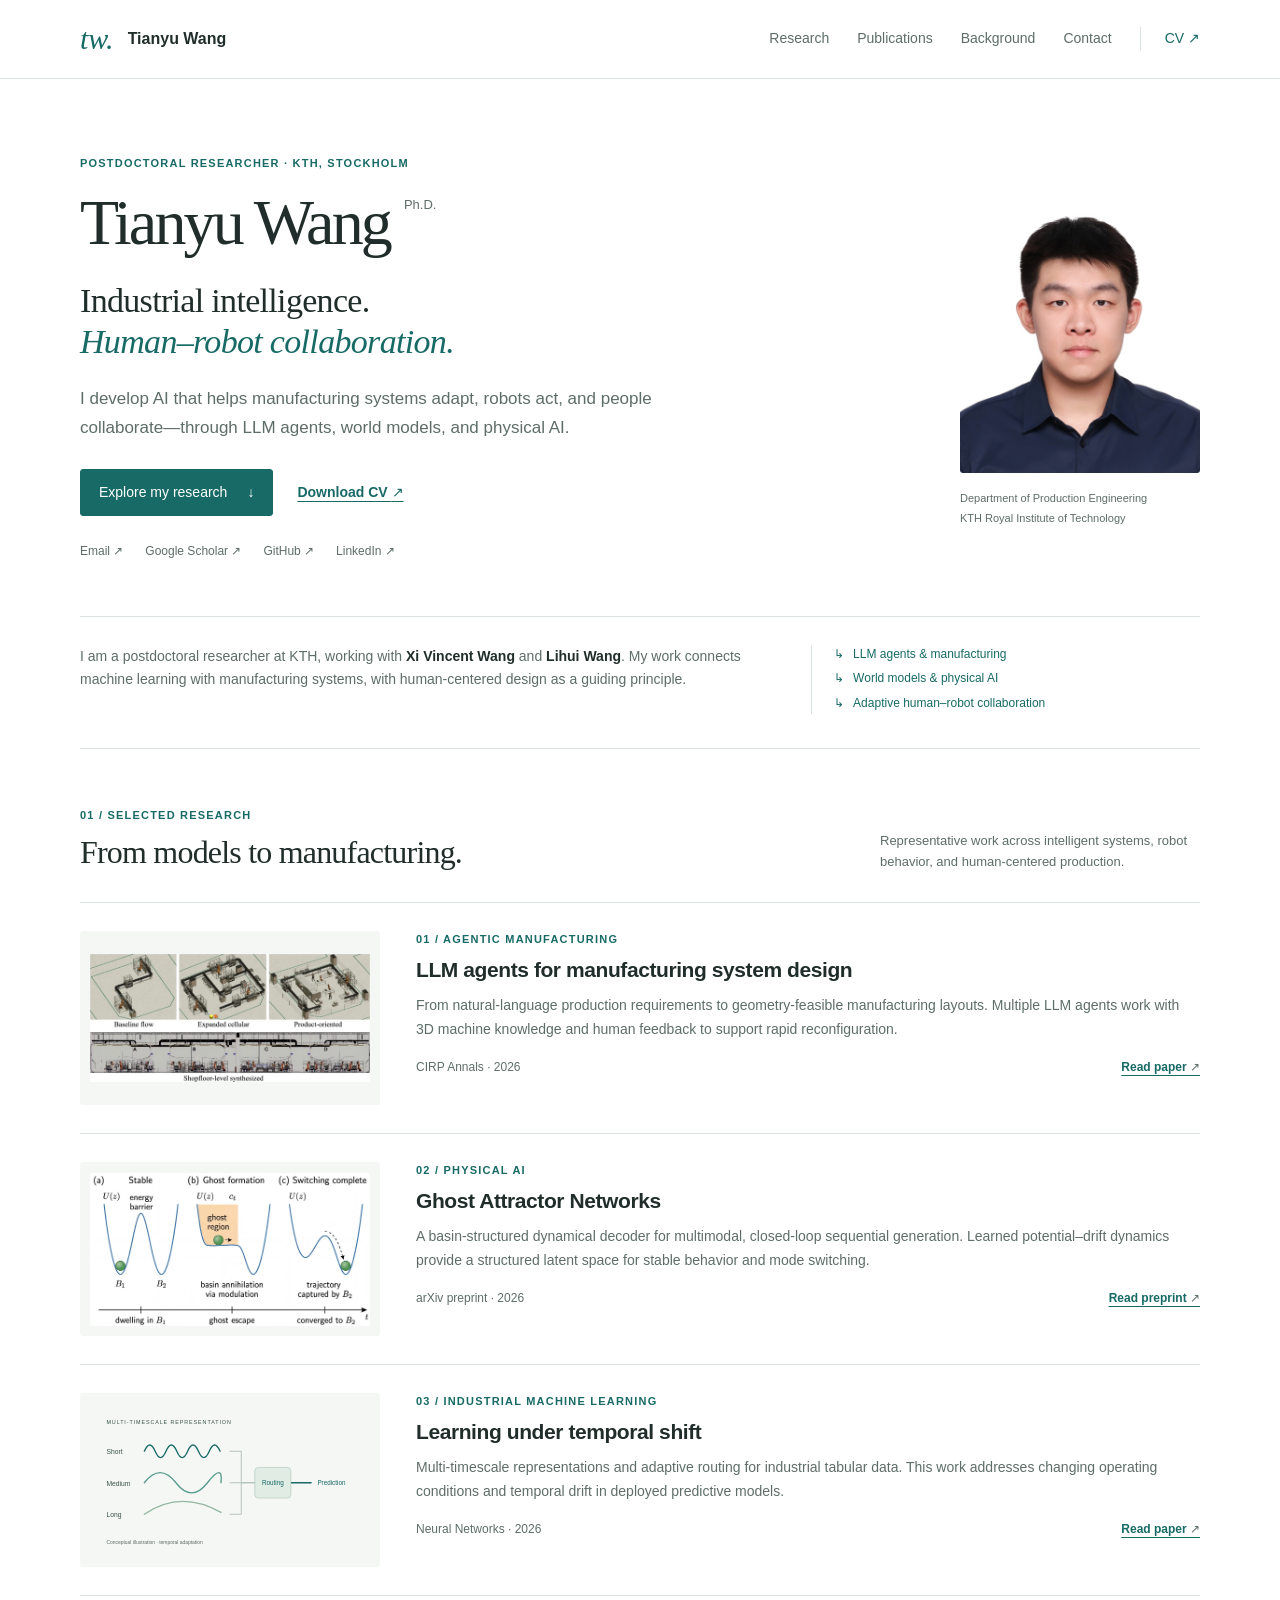
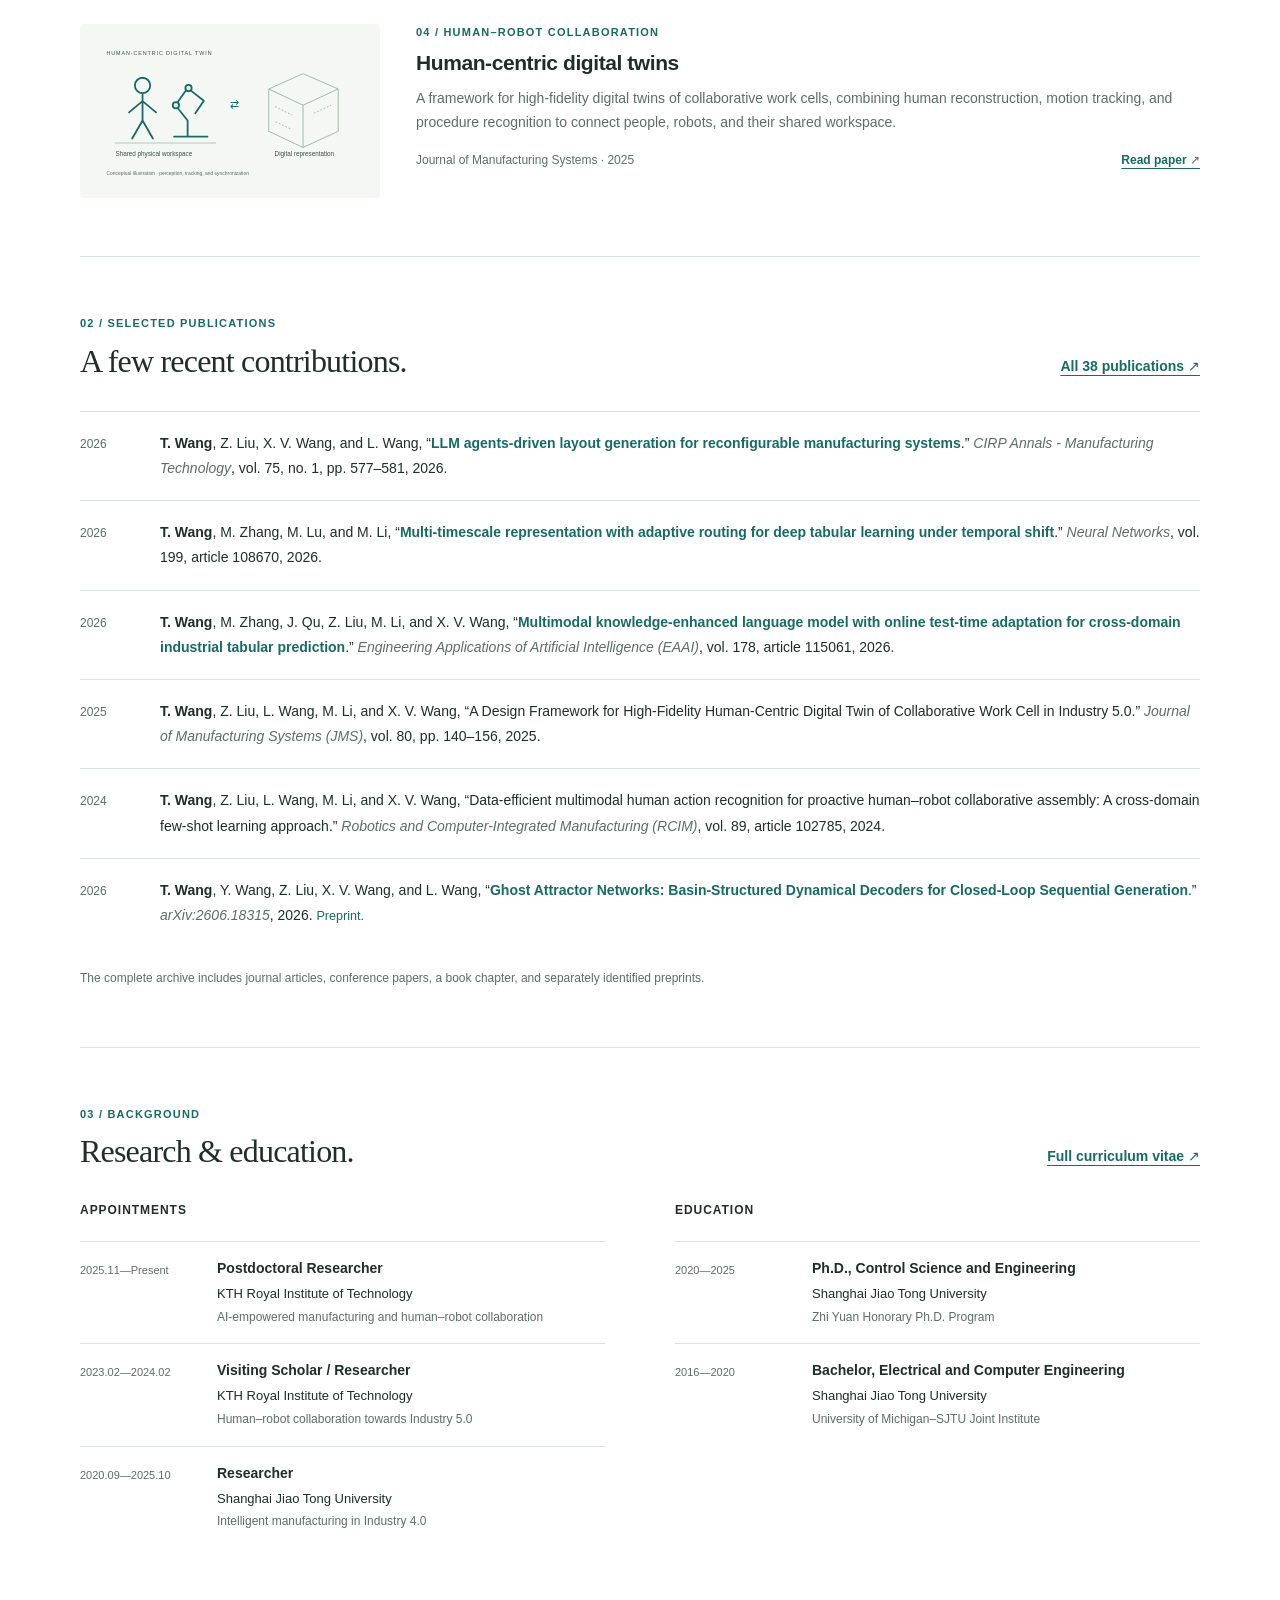
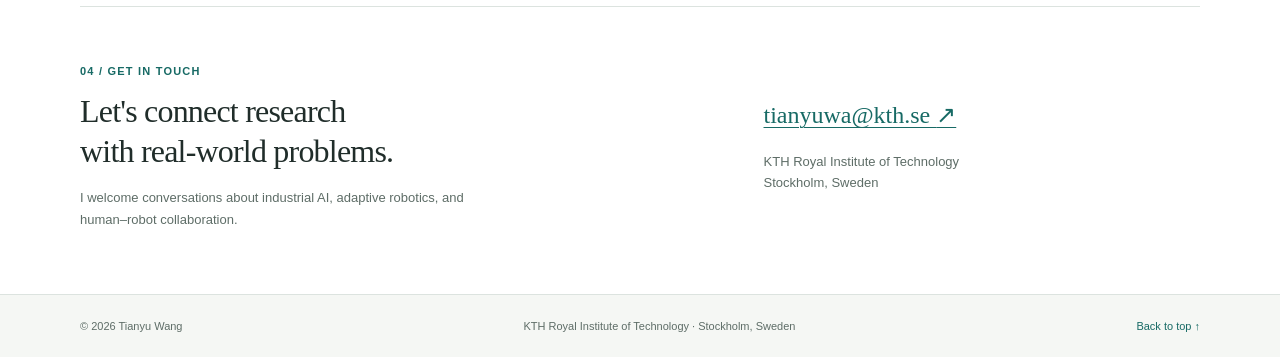
==== commit 278e2c00: "Redesign academic homepage around representative research" ====
--- a/index.html
+++ b/index.html
@@ -1,488 +1,61 @@
 <!DOCTYPE html>
 <html lang="en">
 <head>
-    <meta charset="UTF-8">
-    <meta name="viewport" content="width=device-width, initial-scale=1.0">
-    <title>Tianyu Wang - Postdoctoral Researcher at KTH</title>
-    <link rel="stylesheet" href="css/style.css">
-    <link rel="stylesheet" href="https://cdnjs.cloudflare.com/ajax/libs/font-awesome/6.0.0/css/all.min.css">
-    <link href="https://fonts.googleapis.com/css2?family=Inter:wght@300;400;500;600;700&display=swap" rel="stylesheet">
+  <meta charset="UTF-8">
+  <meta name="viewport" content="width=device-width, initial-scale=1">
+  <meta name="color-scheme" content="light">
+  <meta name="theme-color" content="#ffffff">
+  <meta name="description" content="Tianyu Wang is a postdoctoral researcher at KTH working on industrial AI, LLM agents, physical AI, and human–robot collaboration.">
+  <title>Tianyu Wang · Industrial AI & Human–Robot Collaboration</title>
+  <link rel="icon" href="images/favicon.svg" type="image/svg+xml">
+  <link rel="stylesheet" href="css/style.css">
+  <script type="module" src="js/main.js"></script>
 </head>
 <body>
-    <!-- Navigation -->
-    <nav class="navbar">
-        <div class="nav-container">
-            <div class="nav-brand">Tianyu Wang</div>
-            <div class="nav-menu" id="navMenu">
-                <a href="#home" class="nav-link">Home</a>
-                <a href="#about" class="nav-link">About</a>
-                <a href="#experience" class="nav-link">Experience</a>
-                <a href="#research" class="nav-link">Research</a>
-                <a href="#publications" class="nav-link">Publications</a>
-                <a href="#contact" class="nav-link">Contact</a>
-            </div>
-            <div class="nav-toggle" id="navToggle">
-                <span></span>
-                <span></span>
-                <span></span>
-            </div>
-        </div>
-    </nav>
+<a class="skip-link" href="#main">Skip to content</a>
+<header class="site-header"><div class="container header-inner">
+  <a class="identity" href="index.html" aria-label="Tianyu Wang, home"><span class="monogram" aria-hidden="true">tw.</span><span>Tianyu Wang</span></a>
+  <nav class="desktop-nav" aria-label="Main navigation"><a href="#research">Research</a><a href="publications.html">Publications</a><a href="#experience">Background</a><a href="#contact">Contact</a><a class="nav-cv" href="CV_Tianyu_Wang.pdf">CV <span aria-hidden="true">↗</span></a></nav>
+  <details class="mobile-nav"><summary>Menu <span aria-hidden="true">＋</span></summary><nav aria-label="Mobile navigation"><a href="#research">Research</a><a href="publications.html">Publications</a><a href="#experience">Background</a><a href="#contact">Contact</a><a href="CV_Tianyu_Wang.pdf">Download CV ↗</a></nav></details>
+</div></header>
 
-    <!-- Home Section -->
-    <section id="home" class="hero">
-        <div class="container">
-            <div class="hero-content">
-                <div class="hero-text">
-                    <h1 class="hero-title">Tianyu Wang, Ph.D.</h1>
-                    <p class="hero-subtitle">Postdoctoral Researcher at KTH Royal Institute of Technology</p>
-                    <div class="hero-description">
-                        <p>I develop AI for manufacturing and human–robot collaboration, with a focus on LLM agents, world models, and physical AI for adaptive industrial robots.</p>
-                    </div>
-                    <div class="hero-buttons">
-                        <a href="#contact" class="btn btn-primary">Get in Touch</a>
-                        <a href="#research" class="btn btn-secondary">View Research</a>
-                        <a href="CV_Tianyu_Wang.pdf" class="btn btn-secondary" download>Download CV</a>
-                    </div>
-                    <div class="social-links">
-                        <a href="mailto:tianyuwa@kth.se"><i class="fas fa-envelope"></i></a>
-                        <a href="https://www.linkedin.com/in/tianyu-wang-195a8b189" target="_blank"><i class="fab fa-linkedin"></i></a>
-                        <a href="https://scholar.google.com/citations?user=_Cn0QFAAAAAJ" target="_blank"><i class="fab fa-google"></i></a>
-                        <a href="https://github.com/gunnerwang" target="_blank"><i class="fab fa-github"></i></a>
-                    </div>
-                </div>
-                <div class="hero-image">
-                    <img src="images/profile.jpg" alt="Tianyu Wang" class="profile-img">
-                </div>
-            </div>
-        </div>
-    </section>
-
-    <!-- About Section -->
-    <section id="about" class="about">
-        <div class="container">
-            <h2 class="section-title">About Me</h2>
-            <div class="about-content">
-                <div class="about-text">
-                    <p>I am a Postdoctoral Researcher in the Department of Production Engineering at KTH Royal Institute of Technology, working with Prof. Xi Vincent Wang and Prof. Lihui Wang. I received my Zhi Yuan Honorary Ph.D. in Control Science and Engineering from Shanghai Jiao Tong University in 2025 and was a Visiting Scholar at KTH from 2023 to 2024.</p>
-                    <p>My research spans LLM agents for manufacturing system design and governance, world models for human anticipation and adaptive collaboration, and physical AI for closed-loop robot control. I also study robust industrial tabular learning under temporal shift and human-centric digital twins for Industry 5.0.</p>
-                    <div class="education-timeline">
-                        <h3>Education</h3>
-                        <div class="timeline-item">
-                            <div class="timeline-date">2020 - 2025</div>
-                            <div class="timeline-content">
-                                <h4>Ph.D. in Control Science and Engineering</h4>
-                                <p>Shanghai Jiao Tong University (Zhi Yuan Honorary Program)</p>
-                                <p class="highlight">GPA: 3.75/4.0</p>
-                            </div>
-                        </div>
-                        <div class="timeline-item">
-                            <div class="timeline-date">2023 - 2024</div>
-                            <div class="timeline-content">
-                                <h4>Visiting Scholar</h4>
-                                <p>KTH Royal Institute of Technology, Sweden</p>
-                                <p class="highlight">Supervisor: Prof. Lihui Wang</p>
-                            </div>
-                        </div>
-                        <div class="timeline-item">
-                            <div class="timeline-date">2016 - 2020</div>
-                            <div class="timeline-content">
-                                <h4>Bachelor in Electrical and Computer Engineering</h4>
-                                <p>Shanghai Jiao Tong University</p>
-                                <p class="highlight">GPA: 3.65/4.0</p>
-                            </div>
-                        </div>
-                    </div>
-                </div>
-                <div class="skills-section">
-                    <h3>Technical Skills</h3>
-                    <div class="skills-grid">
-                        <div class="skill-category">
-                            <h4>Programming</h4>
-                            <div class="skill-tags">
-                                <span class="skill-tag">Python</span>
-                                <span class="skill-tag">MATLAB</span>
-                                <span class="skill-tag">C/C++</span>
-                                <span class="skill-tag">Java</span>
-                                <span class="skill-tag">JavaScript</span>
-                            </div>
-                        </div>
-                        <div class="skill-category">
-                            <h4>AI/ML Frameworks</h4>
-                            <div class="skill-tags">
-                                <span class="skill-tag">PyTorch</span>
-                                <span class="skill-tag">TensorFlow</span>
-                                <span class="skill-tag">Keras</span>
-                                <span class="skill-tag">Ollama</span>
-                                <span class="skill-tag">RAGFlow</span>
-                            </div>
-                        </div>
-                        <div class="skill-category">
-                            <h4>Robotics & Systems</h4>
-                            <div class="skill-tags">
-                                <span class="skill-tag">ROS2</span>
-                                <span class="skill-tag">Unity</span>
-                                <span class="skill-tag">RobotStudio</span>
-                                <span class="skill-tag">Digital Twin</span>
-                            </div>
-                        </div>
-                    </div>
-                </div>
-            </div>
-        </div>
-    </section>
-
-    <!-- Experience Section -->
-    <section id="experience" class="experience">
-        <div class="container">
-            <h2 class="section-title">Work Experience</h2>
-            <div class="experience-timeline">
-                <div class="experience-item">
-                    <div class="experience-date">November 2025 - Present</div>
-                    <div class="experience-content">
-                        <h3>Postdoctoral Researcher on AI-Empowered Manufacturing and Human-Robot Collaboration</h3>
-                        <h4>KTH Royal Institute of Technology, Stockholm, Sweden</h4>
-                        <p>Department of Production Engineering, Production Systems &amp; Automation Division<br>Supervisors: Prof. Xi Vincent Wang and Prof. Lihui Wang</p>
-                        <ul>
-                            <li>Develop LLM agents and agentic AI for autonomous manufacturing system design, reconfiguration, and governance</li>
-                            <li>Study world models for long-horizon human anticipation, operator-aware personalization, and safety-aware symbolic robot policies</li>
-                            <li>Integrate foundation models, dynamical decoders, and digital twins for robust closed-loop perception, planning, and robot control</li>
-                        </ul>
-                    </div>
-                </div>
-                <div class="experience-item">
-                    <div class="experience-date">2023 - 2024</div>
-                    <div class="experience-content">
-                        <h3>Researcher on Human-Robot Collaboration towards Industry 5.0</h3>
-                        <h4>KTH Royal Institute of Technology, Stockholm, Sweden</h4>
-                        <ul>
-                            <li>Developed vision-based human mesh recovery, human action recognition and human intention prediction with foundation models and multimodal data fusion</li>
-                            <li>Created high-fidelity digital twin of shared workspace including multiple humans and industrial robots, as well as human-aware robot learning and control</li>
-                            <li>Collaborated with industry partners on EU project of HRC assembly with pilot cases</li>
-                        </ul>
-                    </div>
-                </div>
-                <div class="experience-item">
-                    <div class="experience-date">September 2020 - October 2025</div>
-                    <div class="experience-content">
-                        <h3>Researcher on Intelligent Manufacturing in Industry 4.0</h3>
-                        <h4>Shanghai Jiao Tong University, Shanghai, China</h4>
-                        <ul>
-                            <li>Developed novel deep learning and continual learning-based methods for adaptive system identification and highly generalizable product quality prediction under concept drift</li>
-                            <li>Implemented human-inspired methods and large language models for effective knowledge consolidation among different operating conditions and production lines</li>
-                        </ul>
-                    </div>
-                </div>
-                <div class="experience-item">
-                    <div class="experience-date">2018 - 2021</div>
-                    <div class="experience-content">
-                        <h3>Researcher on Vision-Based Action Quality Assessment</h3>
-                        <h4>Shanghai Jiao Tong University, Shanghai, China</h4>
-                        <ul>
-                            <li>Developed deep learning algorithms for RGB video and kinematics-based real-time assessment of complex human body and hand actions</li>
-                            <li>Collaborated with top hospitals on surgical skill assessment systems for VR training</li>
-                        </ul>
-                    </div>
-                </div>
-            </div>
-        </div>
-    </section>
-
-    <!-- Research Section -->
-    <section id="research" class="research">
-        <div class="container">
-            <h2 class="section-title">Selected Research Projects</h2>
-            <div class="research-grid">
-                <div class="research-card">
-                    <div class="research-header">
-                        <h3>Robustness-by-Design World Model for Human-Robot Co-Assembly</h3>
-                        <span class="research-date">November 2025 - Present</span>
-                    </div>
-                    <p>Developing a hybrid latent-structured world model for long-horizon human anticipation from multi-view RGB and skeletons, coupled with a symbolic robot policy and an operator-aware personalization layer.</p>
-                    <div class="research-tags"><span>World Models</span><span>Human–Robot Collaboration</span><span>Physical AI</span></div>
-                </div>
-                <div class="research-card">
-                    <div class="research-header">
-                        <h3>Contract-Based Production Autonomy for LLM-Driven Intent-Based Manufacturing</h3>
-                        <span class="research-date">November 2025 - April 2026</span>
-                    </div>
-                    <p>Proposed a five-layer governance framework in which bounded LLM agents operate within verifiable safety and well-being constraints. Validated the framework in an Isaac Sim digital twin with BaSyx and OPC-UA interfaces.</p>
-                    <div class="research-tags"><span>LLM Agents</span><span>Manufacturing Governance</span><span>Digital Twin</span></div>
-                </div>
-                <div class="research-card">
-                    <div class="research-header">
-                        <h3>LLM Agents-Driven Layout Generation for Reconfigurable Manufacturing Systems</h3>
-                        <span class="research-date">October 2025 - April 2026</span>
-                    </div>
-                    <p>Developed a multi-agent LLM workflow that turns natural-language production requirements and 3D machine models into geometry-feasible layouts, with Unity3D visualization and downstream optimization. Published in CIRP Annals (2026).</p>
-                    <div class="research-tags"><span>LLM Agents</span><span>Manufacturing Systems</span><span>Reconfiguration</span></div>
-                </div>
-                <div class="research-card">
-                    <div class="research-header">
-                        <h3>Ghost Attractor Networks: Basin-Structured Dynamical Decoders for Closed-Loop Sequential Generation</h3>
-                        <span class="research-date">January 2026 - Present</span>
-                    </div>
-                    <p>Developing a dynamical decoder with learned potential-drift dynamics and a basin-attractor structure for multimodal, constant-memory closed-loop generation. Preprint: arXiv:2606.18315.</p>
-                    <div class="research-tags"><span>Dynamical Systems</span><span>Robot Control</span><span>Physical AI</span></div>
-                </div>
-                <div class="research-card">
-                    <div class="research-header">
-                        <h3>GenAI-Augmented Industrial Robots for Sustainable Manufacturing</h3>
-                        <span class="research-date">June 2025 - March 2026</span>
-                    </div>
-                    <p>Developed a universal framework integrating ROS2, large language models, and vision foundation models for programming-free robot control from natural-language commands and environmental images. Validated on two ABB industrial robots; published in Engineering (2026).</p>
-                    <div class="research-tags">
-                        <span>Robotics</span>
-                        <span>LLM</span>
-                        <span>Computer Vision</span>
-                    </div>
-                </div>
-                <div class="research-card">
-                    <div class="research-header">
-                        <h3>Cross-Domain Multimodal Language Model for Industrial Soft Sensors</h3>
-                        <span class="research-date">2024 - 2025</span>
-                    </div>
-                    <p>Created a specialized encoder-decoder LM with self-attention-based fusion for predictive soft sensing. Integrated domain-specific pre-training, low-rank fine-tuning, and gradient-free test-time adaptation.</p>
-                    <div class="research-tags">
-                        <span>Deep Learning</span>
-                        <span>Industrial AI</span>
-                        <span>Soft Sensing</span>
-                    </div>
-                </div>
-                <div class="research-card">
-                    <div class="research-header">
-                        <h3>Human-Centric Digital Twin for Industry 5.0 Work Cells</h3>
-                        <span class="research-date">2023 - 2024</span>
-                    </div>
-                    <p>Proposed a systematic framework for rapid construction of human-centric digital twin systems in human-robot collaborative environments. Generated customized mesh-based human models from short motion videos within one minute.</p>
-                    <div class="research-tags">
-                        <span>Digital Twin</span>
-                        <span>HRC</span>
-                        <span>3D Reconstruction</span>
-                    </div>
-                </div>
-                <div class="research-card">
-                    <div class="research-header">
-                        <h3>Brain-Inspired Product Quality Prediction under Variations</h3>
-                        <span class="research-date">2024</span>
-                    </div>
-                    <p>Developed a dual-branch modeling method inspired by neuroscience theory of complementary learning systems. Achieved SOTA performance on three real-world manufacturing processes with over 15,000 data records.</p>
-                    <div class="research-tags">
-                        <span>Neuroscience</span>
-                        <span>Manufacturing</span>
-                        <span>ML</span>
-                    </div>
-                </div>
-            </div>
-        </div>
-    </section>
-
-    <!-- Publications Section -->
-    <section id="publications" class="publications">
-        <div class="container">
-            <h2 class="section-title">Publications</h2>
-            <div class="publication-stats">
-                <div class="stat-item"><h3>25</h3><p>Journal Articles</p></div>
-                <div class="stat-item"><h3>7</h3><p>Conference Papers</p></div>
-                <div class="stat-item"><h3>1</h3><p>Book Chapter</p></div>
-                <div class="stat-item"><h3>5</h3><p>Preprints &amp; Working Papers</p></div>
-            </div>
-            <p class="publication-note">Journal articles are listed by their assigned issue year, including 2027 issues. Preprints and working papers are listed separately. See <a href="https://scholar.google.com/citations?user=_Cn0QFAAAAAJ" target="_blank" rel="noopener noreferrer">Google Scholar</a> for citation updates, or <a href="CV_Tianyu_Wang.pdf">download my CV</a>.</p>
-            <div class="publication-list">
-                <h3>Journal Articles</h3>
-                <ol class="publication-items">
-                    <li data-publication="yuan2027prior">
-                        J. Yuan, <strong>T. Wang</strong>, X. V. Wang, L. Wang, J. Gao, M. Chiachío, C. Sbarufatti, and T. Li, “<a href="https://doi.org/10.1016/j.aei.2026.105224" target="_blank" rel="noopener noreferrer">Prior information-aided severity-graded fatigue delamination prognostics in composites</a>.” <em>Advanced Engineering Informatics (AEI)</em>, vol. 77, article 105224, 2027.
-                    </li>
-                    <li data-publication="wang2027bayesian">
-                        <strong>T. Wang</strong>, S. Lu, T. Li, C. Cao, M. Li, Y. Huang, X. V. Wang, and L. Wang, “<a href="https://doi.org/10.1016/j.aei.2026.105185" target="_blank" rel="noopener noreferrer">A Bayesian refinement method incorporating geometric prior and LLM-guided hyperprior for measurement-grade overhang analysis in X-ray electrode inspection</a>.” <em>Advanced Engineering Informatics (AEI)</em>, vol. 77, article 105185, 2027.
-                    </li>
-                    <li data-publication="chen2026occlusion">
-                        Z. Chen, L. Peng, <strong>T. Wang</strong>, C. Zeng, Y. Pan, and J.-B. Wang, “<a href="https://doi.org/10.1016/j.patcog.2026.114155" target="_blank" rel="noopener noreferrer">Occlusion-aware visual object tracking with explicit temporal state modeling and dual-memory mechanism</a>.” <em>Pattern Recognition</em>, vol. 180, article 114155, 2026.
-                    </li>
-                    <li data-publication="wang2026soft">
-                        <strong>T. Wang</strong>, M. Zhang, J. Qu, Z. Liu, M. Li, and X. V. Wang, “<a href="https://doi.org/10.1016/j.engappai.2026.115061" target="_blank" rel="noopener noreferrer">Multimodal knowledge-enhanced language model with online test-time adaptation for cross-domain industrial tabular prediction</a>.” <em>Engineering Applications of Artificial Intelligence (EAAI)</em>, vol. 178, article 115061, 2026.
-                    </li>
-                    <li data-publication="wang2026tabular">
-                        <strong>T. Wang</strong>, M. Zhang, M. Lu, and M. Li, “<a href="https://doi.org/10.1016/j.neunet.2026.108670" target="_blank" rel="noopener noreferrer">Multi-timescale representation with adaptive routing for deep tabular learning under temporal shift</a>.” <em>Neural Networks</em>, vol. 199, article 108670, 2026.
-                    </li>
-                    <li data-publication="wang2026cirp">
-                        <strong>T. Wang</strong>, Z. Liu, X. V. Wang, and L. Wang, “<a href="https://doi.org/10.1016/j.cirp.2026.03.015" target="_blank" rel="noopener noreferrer">LLM agents-driven layout generation for reconfigurable manufacturing systems</a>.” <em>CIRP Annals - Manufacturing Technology</em>, vol. 75, no. 1, pp. 577–581, 2026.
-                    </li>
-                    <li data-publication="grahn2026integration">
-                        S. Grahn, <strong>T. Wang</strong>, X. V. Wang, and L. Wang, “<a href="https://www.sciltp.com/journals/hmi/articles/2608004893" target="_blank" rel="noopener noreferrer">From Human–Machine Interaction to Integration: A Review of Paradigms, Principles, and Prospects for a Human-Centric Future</a>.” <em>Human-Machine Interaction</em>, vol. 1, no. 1, 2026. <span class="highlight">Corresponding Author.</span>
-                    </li>
-                    <li data-publication="qu2026diagnosing">
-                        J. Qu, J. Shen, W. Li, <strong>T. Wang</strong>, Y. Wang, R. Zheng, M. Li, and Z. Wang, “<a href="https://doi.org/10.1016/j.apenergy.2025.127203" target="_blank" rel="noopener noreferrer">Diagnosing inconsistencies in battery energy storage systems: A framework integrating electrical, thermal, and aging perspectives</a>.” <em>Applied Energy</em>, vol. 405, article 127203, 2026.
-                    </li>
-                    <li data-publication="liu2026brain">
-                        Z. Liu, <strong>T. Wang</strong>, R. Zhong, X. V. Wang, M. Li, and L. Wang, “<a href="https://doi.org/10.1016/j.eng.2026.05.020" target="_blank" rel="noopener noreferrer">Brain-Inspired Generative AI Revives Legacy Industrial Robots Toward Sustainable Automation</a>.” <em>Engineering</em>, 2026.
-                    </li>
-                    <li data-publication="cao2026segment">
-                        C. Cao, <strong>T. Wang</strong>, S. Lu, M. Li, Y. Huang, X. V. Wang, and L. Wang, “<a href="https://doi.org/10.1016/j.patcog.2026.114087" target="_blank" rel="noopener noreferrer">A Segment Anything Model adaptation framework for battery visual inspection under complex radiographic imaging conditions</a>.” <em>Pattern Recognition</em>, vol. 180, article 114087, 2026.
-                    </li>
-                    <li data-publication="liu2025sdata">
-                        Z. Liu, <strong>T. Wang</strong>, Z. Ji, W. Xu, L. Wang, and X. V. Wang, “Sequential human assembly and disassembly motions in human-robot coexisting environments.” <em>Scientific Data</em>, vol. 12, no. 1, p. 1769, 2025.
-                    </li>
-                    <li data-publication="li2025likelihood">
-                        T. Li, R. Zhong, <strong>T. Wang</strong>, J. Kronqvist, M. Romero, M. Xiao, and X. V. Wang, “<a href="https://doi.org/10.1016/j.ymssp.2025.113595" target="_blank" rel="noopener noreferrer">Designing likelihood function under nuisance components in block particle filter</a>.” <em>Mechanical Systems and Signal Processing</em>, vol. 241, article 113595, 2025.
-                    </li>
-                    <li data-publication="wang2024deep">
-                        <strong>T. Wang</strong>, R. Zheng, M. Li, C. Cai, S. Zhu, and Y. Lou, “Deep learning based self-adaptive modeling of multimode continuous manufacturing processes and its application to rotary drying process.” <em>Journal of Intelligent Manufacturing (JIMS)</em>, vol. 36, no. 6, pp. 3887–3922, 2025.
-                    </li>
-                    <li data-publication="zhuang2025milp">
-                        C. Zhuang, J. Qu, <strong>T. Wang</strong>, L. Lin, Y. Bi, and M. Li, “<a href="https://doi.org/10.3390/machines13060519" target="_blank" rel="noopener noreferrer">Comprehensive MILP Formulation and Solution for Simultaneous Scheduling of Machines and AGVs in a Partitioned Flexible Manufacturing System</a>.” <em>Machines</em>, vol. 13, no. 6, p. 519, 2025.
-                    </li>
-                    <li data-publication="QU2025236928">
-                        J. Qu, <strong>T. Wang</strong>, Y. Wang, X. Li, M. Li, and R. Zheng, “An improved co-training architecture for Lithium-ion batteries state of health estimation with semi-supervised learning.” <em>Journal of Power Sources (JPS)</em>, vol. 643, article 236928, 2025.
-                    </li>
-                    <li data-publication="qi2025memetic">
-                        F. Qi, <strong>T. Wang</strong>, R. Zheng, and M. Li, “<a href="https://doi.org/10.3390/app15158735" target="_blank" rel="noopener noreferrer">A memetic and reflective evolution framework for automatic heuristic design using large language models</a>.” <em>Applied Sciences</em>, vol. 15, no. 15, p. 8735, 2025.
-                    </li>
-                    <li data-publication="wang2024neuro">
-                        <strong>T. Wang</strong>, Z. Hu, Y. Wang, M. Li, Z. Liu, and X. V. Wang, “A human-inspired slow-fast dual-branch method for product quality prediction of complex manufacturing processes with hierarchical variations.” <em>Advanced Engineering Informatics (AEI)</em>, vol. 64, article 102967, 2025.
-                    </li>
-                    <li data-publication="wang2025jms">
-                        <strong>T. Wang</strong>, Z. Liu, L. Wang, M. Li, and X. V. Wang, “A Design Framework for High-Fidelity Human-Centric Digital Twin of Collaborative Work Cell in Industry 5.0.” <em>Journal of Manufacturing Systems (JMS)</em>, vol. 80, pp. 140–156, 2025.
-                    </li>
-                    <li data-publication="wang2024data">
-                        <strong>T. Wang</strong>, Z. Liu, L. Wang, M. Li, and X. V. Wang, “Data-efficient multimodal human action recognition for proactive human–robot collaborative assembly: A cross-domain few-shot learning approach.” <em>Robotics and Computer-Integrated Manufacturing (RCIM)</em>, vol. 89, article 102785, 2024.
-                    </li>
-                    <li data-publication="wang2023towards">
-                        <strong>T. Wang</strong>, M. Li, R. Zheng, C. Cai, Y. Lou, and S. Zhu, “Towards continual knowledge transfer in modeling manufacturing processes under non-stationary data streams.” <em>Applied Intelligence</em>, vol. 53, no. 23, pp. 29393–29413, 2023.
-                    </li>
-                    <li data-publication="gao2023adaptive">
-                        Y. Gao, <strong>T. Wang</strong>, X. Zhou, M. Li, C. Zhang, P. Qin, Y. Yang, and L. Zhang, “An adaptive optimization method toward batch-wise variable set point of outlet moisture content for the tobacco drying process.” <em>Drying Technology</em>, vol. 41, no. 13, pp. 2156–2170, 2023.
-                    </li>
-                    <li data-publication="wang2022adaptive">
-                        <strong>T. Wang</strong>, C. Cai, Y. Gao, M. Li, Y. Lou, and B. Kong, “Adaptive online learning for system identification and in-advance optimization under long feedback delay and concept drift in cigarette production.” <em>Drying Technology</em>, vol. 40, no. 15, pp. 3340–3356, 2022.
-                    </li>
-                    <li data-publication="wang2021towards">
-                        <strong>T. Wang</strong>, M. Jin, and M. Li, “Towards accurate and interpretable surgical skill assessment: a video-based method for skill score prediction and guiding feedback generation.” <em>International Journal of Computer Assisted Radiology and Surgery (IJCARS)</em>, vol. 16, no. 9, pp. 1595–1605, 2021.
-                    </li>
-                    <li data-publication="ding2021establishing">
-                        M. Ding, <strong>T. Wang</strong>, and X. Wang, “Establishing smartphone user behavior model based on energy consumption data.” <em>ACM Transactions on Knowledge Discovery from Data (TKDD)</em>, vol. 16, no. 2, pp. 1–40, 2021.
-                    </li>
-                    <li data-publication="wang2020security">
-                        M. Wang, Y. Wang, <strong>T. Wang</strong>, L. Hou, and M. Li, “<a href="https://doi.org/10.1007/s12204-020-2231-y" target="_blank" rel="noopener noreferrer">New approach for information security evaluation and management of IT systems in educational institutions</a>.” <em>Journal of Shanghai Jiaotong University (Science)</em>, vol. 25, no. 6, pp. 689–699, 2020.
-                    </li>
-                </ol>
-                <h3>Conference Proceedings</h3>
-                <ol class="publication-items">
-                    <li data-publication="liu2025synchronisation">
-                        Z. Liu, S. Liu, <strong>T. Wang</strong>, L. Wang, and X. V. Wang, “<a href="https://doi.org/10.1016/j.procir.2025.02.152" target="_blank" rel="noopener noreferrer">Establishment and Synchronisation of Digital Twins for Multi-robot Systems in Manufacturing</a>.” <em>Procedia CIRP</em>, vol. 134, pp. 419–424, 2025.
-                    </li>
-                    <li data-publication="cao2025sam">
-                        C. Cao, <strong>T. Wang</strong>, M. Li, Y. Huang, J. Jiang, and S. Zhang, “An Efficient Segment Anything Model Adaptation Method for Electrode Overhang Analysis in Lithium-Ion Battery Manufacturing.” <em>ASME Manufacturing Science and Engineering Conference (MSEC)</em>, vol. 89022, p. V002T13A003, 2025. <span class="highlight">Corresponding Author.</span>
-                    </li>
-                    <li data-publication="lu2025refine">
-                        S. Lu, <strong>T. Wang</strong>, C. Cao, M. Li, Y. Huang, and S. Zhang, “<a href="https://doi.org/10.1109/IECON58223.2025.11221602" target="_blank" rel="noopener noreferrer">A Two-Stage Electrode Refinement Method with Denoising Diffusion for Automated Segmentation and Overhang Analysis on Battery X-ray Images</a>.” <em>51st Annual Conference of the IEEE Industrial Electronics Society (IECON)</em>, pp. 1–8, 2025. <span class="highlight">Corresponding Author.</span>
-                    </li>
-                    <li data-publication="qu2024order">
-                        J. Qu, M. Li, and <strong>T. Wang</strong>, “An Order-Free End-to-End Multi-AGV Scheduling Method Based on Safe Deep Q-Network and Asynchronous Coordination.” <em>ASME International Design Engineering Technical Conferences and Computers and Information in Engineering Conference (IDETC-CIE)</em>, vol. 88353, p. V02BT02A023, 2024. <span class="highlight">Corresponding Author.</span>
-                    </li>
-                    <li data-publication="lu2023hacl">
-                        M. Lu, <strong>T. Wang</strong>, H. Zhu, and M. Li, “HACL-Net: Hierarchical Attention and Contrastive Learning Network for MRI-Based Placenta Accreta Spectrum Diagnosis.” <em>International Conference on Medical Image Computing and Computer-Assisted Intervention (MICCAI)</em>, pp. 304–314, 2023. <span class="highlight">Corresponding Author.</span>
-                    </li>
-                    <li data-publication="wang2020miccai">
-                        <strong>T. Wang</strong>, Y. Wang, and M. Li, “Towards accurate and interpretable surgical skill assessment: A video-based method incorporating recognized surgical gestures and skill levels.” <em>MICCAI</em>, pp. 668–678, 2020.
-                    </li>
-                    <li data-publication="wang2020towards">
-                        <strong>T. Wang</strong>, M. Jin, J. Wang, Y. Wang, and M. Li, “Towards a data-driven method for rgb video-based hand action quality assessment in real time.” <em>Proceedings of the 35th Annual ACM Symposium on Applied Computing (SAC)</em>, pp. 2117–2120, 2020.
-                    </li>
-                </ol>
-                <h3>Books and Chapters</h3>
-                <ol class="publication-items">
-                    <li data-publication="liu2025reliable">
-                        S. Liu, D. Guo, Z. Liu, <strong>T. Wang</strong>, Q. Qin, X. V. Wang, and L. Wang, “<a href="https://doi.org/10.1007/978-3-031-82170-7_12" target="_blank" rel="noopener noreferrer">A Digital Twin-Enabled Approach to Reliable Human–Robot Collaborative Assembly</a>.” <em>Human-Centric Smart Manufacturing Towards Industry 5.0</em>, pp. 281–304, 2025.
-                    </li>
-                </ol>
-                <h3>Preprints and Working Papers</h3>
-                <ol class="publication-items">
-                    <li data-publication="wang2026anatomy">
-                        <strong>T. Wang</strong>, X. V. Wang, L. Wang, M. Li, and Z. Liu, “<a href="https://arxiv.org/abs/2609.12136" target="_blank" rel="noopener noreferrer">The Anatomy and Boundary of Adaptation under Temporal Tabular Shift</a>.” <em>arXiv:2609.12136</em>, 2026. <span class="highlight">Preprint.</span>
-                    </li>
-                    <li data-publication="wang2026snr">
-                        <strong>T. Wang</strong>, M. Li, X. V. Wang, and L. Wang, “<a href="https://papers.ssrn.com/sol3/papers.cfm?abstract_id=7478518" target="_blank" rel="noopener noreferrer">SNR-Adaptive Local Posterior Correction for Frozen Tabular Predictors</a>.” <em>SSRN 7478518</em>, 2026. <span class="highlight">Preprint.</span>
-                    </li>
-                    <li data-publication="wang2026ghost">
-                        <strong>T. Wang</strong>, Y. Wang, Z. Liu, X. V. Wang, and L. Wang, “<a href="https://arxiv.org/abs/2606.18315" target="_blank" rel="noopener noreferrer">Ghost Attractor Networks: Basin-Structured Dynamical Decoders for Closed-Loop Sequential Generation</a>.” <em>arXiv:2606.18315</em>, 2026. <span class="highlight">Preprint.</span>
-                    </li>
-                    <li data-publication="liu2026erp">
-                        Z. Liu, <strong>T. Wang</strong>, X. V. Wang, and L. Wang, “<a href="https://arxiv.org/abs/2607.17331" target="_blank" rel="noopener noreferrer">Agentic ERP: Multi-Agent Large Language Model Architecture for Autonomous Enterprise Resource Planning</a>.” <em>arXiv:2607.17331</em>, 2026. <span class="highlight">Preprint.</span>
-                    </li>
-                    <li data-publication="wangamortized">
-                        <strong>T. Wang</strong>, M. Li, X. V. Wang, and L. Wang, “<a href="https://papers.ssrn.com/sol3/papers.cfm?abstract_id=6946590" target="_blank" rel="noopener noreferrer">Amortized Posterior Inference over Correction Behaviors for Post-Hoc Tabular Prediction</a>.” <em>SSRN 6946590</em>. <span class="highlight">Preprint; publication date not specified.</span>
-                    </li>
-                </ol>
-            </div>
-        </div>
-    </section>
-
-    <!-- Contact Section -->
-    <section id="contact" class="contact">
-        <div class="container">
-            <h2 class="section-title">Get in Touch</h2>
-            <div class="contact-content">
-                <div class="contact-info">
-                    <h3>Let's Collaborate</h3>
-                    <p>I'm always interested in discussing new research opportunities, collaborations, and innovative ideas in human-robot collaboration and intelligent manufacturing.</p>
-                    <div class="contact-items">
-                        <div class="contact-item">
-                            <i class="fas fa-envelope"></i>
-                            <div>
-                                <h4>Email</h4>
-                                <p><a href="mailto:tianyuwa@kth.se">tianyuwa@kth.se</a></p>
-                            </div>
-                        </div>
-                        <div class="contact-item">
-                            <i class="fas fa-university"></i>
-                            <div>
-                                <h4>Affiliation</h4>
-                                <p>KTH Royal Institute of Technology<br>Stockholm, Sweden</p>
-                            </div>
-                        </div>
-                        <div class="contact-item">
-                            <i class="fas fa-globe"></i>
-                            <div>
-                                <h4>Location</h4>
-                                <p>Stockholm, Sweden</p>
-                            </div>
-                        </div>
-                    </div>
-                    <div class="academic-links">
-                        <a href="https://www.linkedin.com/in/tianyu-wang-195a8b189" class="link-button" target="_blank"><i class="fab fa-linkedin"></i> LinkedIn</a>
-                        <a href="https://scholar.google.com/citations?user=_Cn0QFAAAAAJ" class="link-button" target="_blank"><i class="fab fa-google"></i> Google Scholar</a>
-                        <a href="https://github.com/gunnerwang" class="link-button" target="_blank"><i class="fab fa-github"></i> GitHub</a>
-                        <a href="mailto:tianyuwa@kth.se" class="link-button"><i class="fas fa-envelope"></i> Email</a>
-                    </div>
-                </div>
-                <form class="contact-form" id="contactForm">
-                    <div class="form-group">
-                        <input type="text" id="name" placeholder="Your Name" required>
-                    </div>
-                    <div class="form-group">
-                        <input type="email" id="email" placeholder="Your Email" required>
-                    </div>
-                    <div class="form-group">
-                        <input type="text" id="subject" placeholder="Subject" required>
-                    </div>
-                    <div class="form-group">
-                        <textarea id="message" rows="5" placeholder="Your Message" required></textarea>
-                    </div>
-                    <button type="submit" class="btn btn-primary">Send Message</button>
-                </form>
-            </div>
-        </div>
-    </section>
-
-    <!-- Footer -->
-    <footer class="footer">
-        <div class="container">
-            <p>&copy; 2026 Tianyu Wang. All rights reserved.</p>
-        </div>
-    </footer>
-
-    <script src="js/main.js"></script>
+<main id="main" class="container">
+  <section class="hero" id="home" aria-labelledby="hero-name">
+    <div class="hero-copy"><p class="eyebrow">Postdoctoral Researcher · KTH, Stockholm</p>
+      <h1 id="hero-name">Tianyu Wang<span class="name-degree">Ph.D.</span></h1>
+      <p class="hero-focus">Industrial intelligence.<br><em>Human–robot collaboration.</em></p>
+      <p class="hero-intro">I develop AI that helps manufacturing systems adapt, robots act, and people collaborate—through LLM agents, world models, and physical AI.</p>
+      <div class="hero-links"><a class="button" href="#research">Explore my research <span aria-hidden="true">↓</span></a><a class="text-link" href="CV_Tianyu_Wang.pdf">Download CV <span aria-hidden="true">↗</span></a></div>
+      <div class="social-links" aria-label="Professional profiles"><a href="mailto:tianyuwa@kth.se">Email ↗</a><a href="https://scholar.google.com/citations?user=_Cn0QFAAAAAJ" target="_blank" rel="noopener noreferrer">Google Scholar ↗</a><a href="https://github.com/gunnerwang" target="_blank" rel="noopener noreferrer">GitHub ↗</a><a href="https://www.linkedin.com/in/tianyu-wang-195a8b189" target="_blank" rel="noopener noreferrer">LinkedIn ↗</a></div>
+    </div>
+    <figure class="portrait"><img src="images/profile.jpg" width="240" height="285" alt="Portrait of Tianyu Wang"><figcaption>Department of Production Engineering<br>KTH Royal Institute of Technology</figcaption></figure>
+  </section>
+  <section class="about-strip" id="about" aria-label="About and research directions"><p>I am a postdoctoral researcher at KTH, working with <strong>Xi Vincent Wang</strong> and <strong>Lihui Wang</strong>. My work connects machine learning with manufacturing systems, with human-centered design as a guiding principle.</p><div class="research-directions"><span>LLM agents &amp; manufacturing</span><span>World models &amp; physical AI</span><span>Adaptive human–robot collaboration</span></div></section>
+  <section class="section" id="research" aria-labelledby="research-title"><div class="section-heading"><div><p class="eyebrow">01 / Selected research</p><h2 id="research-title">From models to manufacturing.</h2></div><p>Representative work across intelligent systems, robot behavior, and human-centered production.</p></div>
+    <div class="research-list"><article class="research-row">
+  <a class="research-visual" href="images/research/layouts.webp" target="_blank" rel="noopener noreferrer" aria-label="View figure: LLM agents for manufacturing system design"><img src="images/research/layouts.webp" alt="Generated manufacturing layouts and shopfloor configurations from the CIRP Annals paper." width="900" height="500" loading="lazy"></a>
+  <div class="research-copy"><p class="eyebrow">01 / Agentic manufacturing</p><h3>LLM agents for manufacturing system design</h3><p>From natural-language production requirements to geometry-feasible manufacturing layouts. Multiple LLM agents work with 3D machine knowledge and human feedback to support rapid reconfiguration.</p><div class="research-meta"><span>CIRP Annals · 2026</span><a href="https://doi.org/10.1016/j.cirp.2026.03.015" target="_blank" rel="noopener noreferrer">Read paper <span aria-hidden="true">↗</span></a></div></div>
+</article><article class="research-row">
+  <a class="research-visual" href="images/research/ghost.webp" target="_blank" rel="noopener noreferrer" aria-label="View figure: Ghost Attractor Networks"><img src="images/research/ghost.webp" alt="Figure from the Ghost Attractor Networks preprint showing stable basins, ghost formation, and mode switching." width="900" height="500" loading="lazy"></a>
+  <div class="research-copy"><p class="eyebrow">02 / Physical AI</p><h3>Ghost Attractor Networks</h3><p>A basin-structured dynamical decoder for multimodal, closed-loop sequential generation. Learned potential–drift dynamics provide a structured latent space for stable behavior and mode switching.</p><div class="research-meta"><span>arXiv preprint · 2026</span><a href="https://arxiv.org/abs/2606.18315" target="_blank" rel="noopener noreferrer">Read preprint <span aria-hidden="true">↗</span></a></div></div>
+</article><article class="research-row">
+  <a class="research-visual" href="images/research/temporal.svg" target="_blank" rel="noopener noreferrer" aria-label="View figure: Learning under temporal shift"><img src="images/research/temporal.svg" alt="Conceptual illustration of short-, medium-, and long-timescale representations routed to a predictor." width="900" height="500" loading="lazy"></a>
+  <div class="research-copy"><p class="eyebrow">03 / Industrial machine learning</p><h3>Learning under temporal shift</h3><p>Multi-timescale representations and adaptive routing for industrial tabular data. This work addresses changing operating conditions and temporal drift in deployed predictive models.</p><div class="research-meta"><span>Neural Networks · 2026</span><a href="https://doi.org/10.1016/j.neunet.2026.108670" target="_blank" rel="noopener noreferrer">Read paper <span aria-hidden="true">↗</span></a></div></div>
+</article><article class="research-row">
+  <a class="research-visual" href="images/research/twin.svg" target="_blank" rel="noopener noreferrer" aria-label="View figure: Human-centric digital twins"><img src="images/research/twin.svg" alt="Conceptual illustration linking a person and robot in a physical work cell with a digital twin." width="900" height="500" loading="lazy"></a>
+  <div class="research-copy"><p class="eyebrow">04 / Human–robot collaboration</p><h3>Human-centric digital twins</h3><p>A framework for high-fidelity digital twins of collaborative work cells, combining human reconstruction, motion tracking, and procedure recognition to connect people, robots, and their shared workspace.</p><div class="research-meta"><span>Journal of Manufacturing Systems · 2025</span><a href="https://doi.org/10.1016/j.jmsy.2025.02.018" target="_blank" rel="noopener noreferrer">Read paper <span aria-hidden="true">↗</span></a></div></div>
+</article></div>
+  </section>
+  <section class="section" id="publications" aria-labelledby="publications-title"><div class="section-heading"><div><p class="eyebrow">02 / Selected publications</p><h2 id="publications-title">A few recent contributions.</h2></div><a class="text-link" href="publications.html">All 38 publications <span aria-hidden="true">↗</span></a></div>
+    <ol class="selected-publications"><li class="selected-publication" data-publication="wang2026cirp"><span class="publication-year">2026</span><div><strong>T. Wang</strong>, Z. Liu, X. V. Wang, and L. Wang, “<a href="https://doi.org/10.1016/j.cirp.2026.03.015" target="_blank" rel="noopener noreferrer">LLM agents-driven layout generation for reconfigurable manufacturing systems</a>.” <em>CIRP Annals - Manufacturing Technology</em>, vol. 75, no. 1, pp. 577–581, 2026.</div></li><li class="selected-publication" data-publication="wang2026tabular"><span class="publication-year">2026</span><div><strong>T. Wang</strong>, M. Zhang, M. Lu, and M. Li, “<a href="https://doi.org/10.1016/j.neunet.2026.108670" target="_blank" rel="noopener noreferrer">Multi-timescale representation with adaptive routing for deep tabular learning under temporal shift</a>.” <em>Neural Networks</em>, vol. 199, article 108670, 2026.</div></li><li class="selected-publication" data-publication="wang2026soft"><span class="publication-year">2026</span><div><strong>T. Wang</strong>, M. Zhang, J. Qu, Z. Liu, M. Li, and X. V. Wang, “<a href="https://doi.org/10.1016/j.engappai.2026.115061" target="_blank" rel="noopener noreferrer">Multimodal knowledge-enhanced language model with online test-time adaptation for cross-domain industrial tabular prediction</a>.” <em>Engineering Applications of Artificial Intelligence (EAAI)</em>, vol. 178, article 115061, 2026.</div></li><li class="selected-publication" data-publication="wang2025jms"><span class="publication-year">2025</span><div><strong>T. Wang</strong>, Z. Liu, L. Wang, M. Li, and X. V. Wang, “A Design Framework for High-Fidelity Human-Centric Digital Twin of Collaborative Work Cell in Industry 5.0.” <em>Journal of Manufacturing Systems (JMS)</em>, vol. 80, pp. 140–156, 2025.</div></li><li class="selected-publication" data-publication="wang2024data"><span class="publication-year">2024</span><div><strong>T. Wang</strong>, Z. Liu, L. Wang, M. Li, and X. V. Wang, “Data-efficient multimodal human action recognition for proactive human–robot collaborative assembly: A cross-domain few-shot learning approach.” <em>Robotics and Computer-Integrated Manufacturing (RCIM)</em>, vol. 89, article 102785, 2024.</div></li><li class="selected-publication" data-publication="wang2026ghost"><span class="publication-year">2026</span><div><strong>T. Wang</strong>, Y. Wang, Z. Liu, X. V. Wang, and L. Wang, “<a href="https://arxiv.org/abs/2606.18315" target="_blank" rel="noopener noreferrer">Ghost Attractor Networks: Basin-Structured Dynamical Decoders for Closed-Loop Sequential Generation</a>.” <em>arXiv:2606.18315</em>, 2026. <span class="highlight">Preprint.</span></div></li></ol>
+    <p class="section-note">The complete archive includes journal articles, conference papers, a book chapter, and separately identified preprints.</p>
+  </section>
+  <section class="section background-section" id="experience" aria-labelledby="background-title"><div class="section-heading"><div><p class="eyebrow">03 / Background</p><h2 id="background-title">Research &amp; education.</h2></div><a class="text-link" href="CV_Tianyu_Wang.pdf">Full curriculum vitae ↗</a></div>
+    <div class="background-grid"><div><h3 class="small-heading">Appointments</h3><div class="timeline-row"><span>2025.11—Present</span><div><h4>Postdoctoral Researcher</h4><p>KTH Royal Institute of Technology</p><p class="muted">AI-empowered manufacturing and human–robot collaboration</p></div></div><div class="timeline-row"><span>2023.02—2024.02</span><div><h4>Visiting Scholar / Researcher</h4><p>KTH Royal Institute of Technology</p><p class="muted">Human–robot collaboration towards Industry 5.0</p></div></div><div class="timeline-row"><span>2020.09—2025.10</span><div><h4>Researcher</h4><p>Shanghai Jiao Tong University</p><p class="muted">Intelligent manufacturing in Industry 4.0</p></div></div></div>
+    <div><h3 class="small-heading">Education</h3><div class="timeline-row"><span>2020—2025</span><div><h4>Ph.D., Control Science and Engineering</h4><p>Shanghai Jiao Tong University</p><p class="muted">Zhi Yuan Honorary Ph.D. Program</p></div></div><div class="timeline-row"><span>2016—2020</span><div><h4>Bachelor, Electrical and Computer Engineering</h4><p>Shanghai Jiao Tong University</p><p class="muted">University of Michigan–SJTU Joint Institute</p></div></div></div></div>
+  </section>
+  <section class="contact-section" id="contact" aria-labelledby="contact-title"><div><p class="eyebrow">04 / Get in touch</p><h2 id="contact-title">Let's connect research<br>with real-world problems.</h2><p>I welcome conversations about industrial AI, adaptive robotics, and human–robot collaboration.</p></div><div class="contact-details"><a class="email-link" href="mailto:tianyuwa@kth.se">tianyuwa@kth.se <span aria-hidden="true">↗</span></a><p>KTH Royal Institute of Technology<br>Stockholm, Sweden</p></div></section>
+</main>
+<footer class="site-footer"><div class="container footer-inner"><p>© 2026 Tianyu Wang</p><p>KTH Royal Institute of Technology · Stockholm, Sweden</p><a href="#main">Back to top ↑</a></div></footer>
 </body>
-</html>+</html>
--- a/css/style.css
+++ b/css/style.css
@@ -1,698 +1,205 @@
-/* Global Styles */
-* {
-    margin: 0;
-    padding: 0;
-    box-sizing: border-box;
-}
-
 :root {
-    --primary-color: #1e3a8a;
-    --secondary-color: #2563eb;
-    --accent-color: #3b82f6;
-    --text-color: #1e293b;
-    --text-light: #64748b;
-    --bg-color: #ffffff;
-    --bg-gray: #f8fafc;
-    --bg-light: #f1f5f9;
-    --border-color: #e2e8f0;
-}
-
-body {
-    font-family: 'Inter', -apple-system, BlinkMacSystemFont, 'Segoe UI', Roboto, sans-serif;
-    line-height: 1.6;
-    color: var(--text-color);
-    background-color: var(--bg-color);
-}
-
-.container {
-    max-width: 1200px;
-    margin: 0 auto;
-    padding: 0 20px;
-}
-
-/* Navigation */
-.navbar {
-    position: fixed;
-    top: 0;
-    width: 100%;
-    background: rgba(255, 255, 255, 0.98);
-    backdrop-filter: blur(10px);
-    box-shadow: 0 1px 3px rgba(0, 0, 0, 0.05);
-    z-index: 1000;
-    transition: all 0.3s ease;
-}
-
-.nav-container {
-    max-width: 1200px;
-    margin: 0 auto;
-    padding: 1rem 20px;
-    display: flex;
-    justify-content: space-between;
-    align-items: center;
-}
-
-.nav-brand {
-    font-size: 1.25rem;
-    font-weight: 600;
-    color: var(--primary-color);
-}
-
-.nav-menu {
-    display: flex;
-    gap: 2rem;
-}
-
-.nav-link {
-    color: var(--text-color);
-    text-decoration: none;
-    font-weight: 500;
-    font-size: 0.95rem;
-    transition: color 0.3s ease;
-}
-
-.nav-link:hover {
-    color: var(--secondary-color);
-}
-
-.nav-toggle {
-    display: none;
-    flex-direction: column;
-    cursor: pointer;
-}
-
-.nav-toggle span {
-    width: 25px;
-    height: 2px;
-    background: var(--text-color);
-    margin: 3px 0;
-    transition: 0.3s;
-}
-
-/* Hero Section */
-.hero {
-    padding: 120px 0 80px;
-    background: linear-gradient(135deg, #f8fafc 0%, #e0e7ff 100%);
-}
-
-.hero-content {
-    display: grid;
-    grid-template-columns: 1fr auto;
-    gap: 4rem;
-    align-items: center;
-}
-
-.hero-title {
-    font-size: 3rem;
-    font-weight: 700;
-    margin-bottom: 0.5rem;
-    color: var(--primary-color);
-}
-
-.hero-subtitle {
-    font-size: 1.25rem;
-    color: var(--text-light);
-    margin-bottom: 1.5rem;
-}
-
-.hero-description {
-    margin-bottom: 2rem;
-    color: var(--text-color);
-    font-size: 1.1rem;
-}
-
-.hero-buttons {
-    display: flex;
-    flex-wrap: wrap;
-    gap: 1rem;
-    margin-bottom: 2rem;
-}
-
-.btn {
-    padding: 0.75rem 1.5rem;
-    border-radius: 6px;
-    text-decoration: none;
-    font-weight: 500;
-    transition: all 0.3s ease;
-    display: inline-block;
-    border: none;
-    cursor: pointer;
-}
-
-.btn-primary {
-    background: var(--primary-color);
-    color: white;
-}
-
-.btn-primary:hover {
-    background: var(--secondary-color);
-    transform: translateY(-2px);
-    box-shadow: 0 4px 12px rgba(37, 99, 235, 0.2);
-}
-
-.btn-secondary {
-    background: transparent;
-    color: var(--primary-color);
-    border: 2px solid var(--primary-color);
-}
-
-.btn-secondary:hover {
-    background: var(--primary-color);
-    color: white;
-}
-
-.social-links {
-    display: flex;
-    gap: 1.5rem;
-}
-
-.social-links a {
-    color: var(--text-light);
-    font-size: 1.25rem;
-    transition: color 0.3s ease;
-}
-
-.social-links a:hover {
-    color: var(--secondary-color);
-}
-
-.profile-img {
-    width: 300px;
-    height: 300px;
-    object-fit: cover;
-    border-radius: 50%;
-    box-shadow: 0 10px 30px rgba(0, 0, 0, 0.1);
-}
-
-/* About Section */
-.about {
-    padding: 80px 0;
-    background: var(--bg-gray);
-}
-
-.section-title {
-    font-size: 2rem;
-    text-align: center;
-    margin-bottom: 3rem;
-    color: var(--primary-color);
-    font-weight: 600;
-}
-
-.about-content {
-    display: grid;
-    grid-template-columns: 1.5fr 1fr;
-    gap: 3rem;
-}
-
-.about-text p {
-    margin-bottom: 1.5rem;
-    line-height: 1.8;
-    color: var(--text-color);
-}
-
-.education-timeline {
-    margin-top: 2rem;
-}
-
-.education-timeline h3 {
-    font-size: 1.25rem;
-    margin-bottom: 1.5rem;
-    color: var(--primary-color);
-}
-
-.timeline-item {
-    display: flex;
-    gap: 1rem;
-    margin-bottom: 2rem;
-    position: relative;
-    padding-left: 2rem;
-}
-
-.timeline-item::before {
-    content: '';
-    position: absolute;
-    left: 0;
-    top: 0.5rem;
-    width: 8px;
-    height: 8px;
-    background: var(--secondary-color);
-    border-radius: 50%;
-}
-
-.timeline-date {
-    font-weight: 600;
-    color: var(--text-light);
-    min-width: 100px;
-}
-
-.timeline-content h4 {
-    font-size: 1.1rem;
-    margin-bottom: 0.25rem;
-    color: var(--text-color);
-}
-
-.timeline-content p {
-    color: var(--text-light);
-    margin-bottom: 0.25rem;
-}
-
-.highlight {
-    color: var(--secondary-color);
-    font-weight: 500;
-}
-
-.skills-section h3 {
-    font-size: 1.25rem;
-    margin-bottom: 1.5rem;
-    color: var(--primary-color);
-}
-
-.skills-grid {
-    display: grid;
-    gap: 2rem;
-}
-
-.skill-category h4 {
-    font-size: 1rem;
-    margin-bottom: 0.75rem;
-    color: var(--text-color);
-}
-
-.skill-tags {
-    display: flex;
-    flex-wrap: wrap;
-    gap: 0.5rem;
-}
-
-.skill-tag {
-    background: var(--bg-light);
-    padding: 0.375rem 0.75rem;
-    border-radius: 20px;
-    font-size: 0.875rem;
-    color: var(--text-color);
-    border: 1px solid var(--border-color);
-}
-
-/* Experience Section */
-.experience {
-    padding: 80px 0;
-}
-
-.experience-timeline {
-    position: relative;
-    padding-left: 2rem;
-}
-
-.experience-timeline::before {
-    content: '';
-    position: absolute;
-    left: 0;
-    top: 0;
-    bottom: 0;
-    width: 2px;
-    background: var(--border-color);
-}
-
-.experience-item {
-    position: relative;
-    margin-bottom: 3rem;
-}
-
-.experience-item::before {
-    content: '';
-    position: absolute;
-    left: -2.5rem;
-    top: 0;
-    width: 12px;
-    height: 12px;
-    background: var(--secondary-color);
-    border-radius: 50%;
-}
-
-.experience-date {
-    font-weight: 600;
-    color: var(--secondary-color);
-    margin-bottom: 0.5rem;
-}
-
-.experience-content h3 {
-    font-size: 1.25rem;
-    margin-bottom: 0.25rem;
-    color: var(--text-color);
-}
-
-.experience-content h4 {
-    font-size: 1rem;
-    color: var(--text-light);
-    font-weight: 500;
-    margin-bottom: 1rem;
-}
-
-.experience-content ul {
-    list-style: none;
-    padding: 0;
-}
-
-.experience-content > p {
-    margin-bottom: 1rem;
-    color: var(--text-light);
-}
-
-.experience-content li {
-    position: relative;
-    padding-left: 1.5rem;
-    margin-bottom: 0.75rem;
-    line-height: 1.6;
-    color: var(--text-color);
-}
-
-.experience-content li::before {
-    content: '▸';
-    position: absolute;
-    left: 0;
-    color: var(--secondary-color);
-}
-
-/* Research Section */
-.research {
-    padding: 80px 0;
-    background: var(--bg-gray);
-}
-
-.research-grid {
-    display: grid;
-    grid-template-columns: repeat(auto-fill, minmax(500px, 1fr));
-    gap: 2rem;
-}
-
-.research-card {
-    background: white;
-    padding: 2rem;
-    border-radius: 8px;
-    box-shadow: 0 2px 8px rgba(0, 0, 0, 0.05);
-    transition: all 0.3s ease;
-}
-
-.research-card:hover {
-    transform: translateY(-4px);
-    box-shadow: 0 8px 20px rgba(0, 0, 0, 0.1);
-}
-
-.research-header {
-    display: flex;
-    justify-content: space-between;
-    align-items: flex-start;
-    margin-bottom: 1rem;
-    gap: 1rem;
-}
-
-.research-header h3 {
-    font-size: 1.25rem;
-    color: var(--primary-color);
-    flex: 1;
-}
-
-.research-date {
-    font-size: 0.875rem;
-    color: var(--text-light);
-    max-width: 12rem;
-    text-align: right;
-}
-
-.research-card p {
-    color: var(--text-color);
-    line-height: 1.6;
-    margin-bottom: 1rem;
-}
-
-.research-tags {
-    display: flex;
-    gap: 0.5rem;
-    flex-wrap: wrap;
-}
-
-.research-tags span {
-    background: var(--bg-light);
-    padding: 0.25rem 0.625rem;
-    border-radius: 15px;
-    font-size: 0.8rem;
-    color: var(--text-color);
-}
-
-/* Publications Section */
-.publications {
-    padding: 80px 0;
-}
-
-.publication-stats {
-    display: grid;
-    grid-template-columns: repeat(4, minmax(0, 1fr));
-    gap: 2rem;
-    margin-bottom: 3rem;
-}
-
-.stat-item {
-    text-align: center;
-    padding: 2rem;
-    background: var(--bg-gray);
-    border-radius: 8px;
-}
-
-.stat-item h3 {
-    font-size: 2rem;
-    color: var(--primary-color);
-    margin-bottom: 0.5rem;
-}
-
-.publication-list h3 {
-    font-size: 1.25rem;
-    margin-bottom: 1.5rem;
-    color: var(--primary-color);
-}
-
-.publication-note {
-    margin-bottom: 2rem;
-    color: var(--text-light);
-}
-
-.publication-items a,
-.publication-note a {
-    color: var(--primary-color);
-    overflow-wrap: anywhere;
-}
-
-.publication-items + h3 {
-    margin-top: 2.5rem;
-}
-
-.publication-items {
-    list-style: decimal;
-    padding-left: 1.5rem;
-}
-
-.publication-items li {
-    margin-bottom: 1.5rem;
-    line-height: 1.8;
-    color: var(--text-color);
-}
-
-.publication-items strong {
-    color: var(--primary-color);
-}
-
-.publication-items em {
-    color: var(--text-light);
-}
-
-/* Contact Section */
-.contact {
-    padding: 80px 0;
-    background: var(--bg-gray);
-}
-
-.contact-content {
-    display: grid;
-    grid-template-columns: 1fr 1fr;
-    gap: 4rem;
-}
-
-.contact-info h3 {
-    font-size: 1.5rem;
-    margin-bottom: 1rem;
-    color: var(--primary-color);
-}
-
-.contact-info p {
-    color: var(--text-color);
-    margin-bottom: 2rem;
-    line-height: 1.6;
-}
-
-.contact-items {
-    margin-bottom: 2rem;
-}
-
-.contact-item {
-    display: flex;
-    align-items: flex-start;
-    gap: 1rem;
-    margin-bottom: 1.5rem;
-}
-
-.contact-item i {
-    font-size: 1.25rem;
-    color: var(--secondary-color);
-    width: 30px;
-    text-align: center;
-}
-
-.contact-item h4 {
-    font-size: 1rem;
-    margin-bottom: 0.25rem;
-    color: var(--text-color);
-}
-
-.contact-item p, .contact-item a {
-    color: var(--text-light);
-    text-decoration: none;
-}
-
-.contact-item a:hover {
-    color: var(--secondary-color);
-}
-
-.academic-links {
-    display: flex;
-    gap: 1rem;
-    flex-wrap: wrap;
-}
-
-.link-button {
-    display: inline-flex;
-    align-items: center;
-    gap: 0.5rem;
-    padding: 0.625rem 1.25rem;
-    background: var(--bg-light);
-    border: 1px solid var(--border-color);
-    border-radius: 6px;
-    text-decoration: none;
-    color: var(--text-color);
-    font-weight: 500;
-    font-size: 0.875rem;
-    transition: all 0.3s ease;
-}
-
-.link-button:hover {
-    background: var(--secondary-color);
-    color: white;
-    border-color: var(--secondary-color);
-}
-
-.contact-form {
-    background: white;
-    padding: 2rem;
-    border-radius: 8px;
-    box-shadow: 0 2px 8px rgba(0, 0, 0, 0.05);
-}
-
-.form-group {
-    margin-bottom: 1.5rem;
-}
-
-.form-group input,
-.form-group textarea {
-    width: 100%;
-    padding: 0.875rem;
-    border: 1px solid var(--border-color);
-    border-radius: 6px;
-    font-family: inherit;
-    font-size: 0.95rem;
-    transition: border-color 0.3s ease;
-}
-
-.form-group input:focus,
-.form-group textarea:focus {
-    outline: none;
-    border-color: var(--secondary-color);
-}
-
-/* Footer */
-.footer {
-    background: var(--primary-color);
-    color: white;
-    text-align: center;
-    padding: 2rem 0;
-}
-
-/* Responsive Design */
-@media (max-width: 768px) {
-    .nav-menu {
-        position: fixed;
-        left: -100%;
-        top: 60px;
-        flex-direction: column;
-        background: white;
-        width: 100%;
-        text-align: center;
-        transition: 0.3s;
-        box-shadow: 0 10px 27px rgba(0, 0, 0, 0.05);
-        padding: 2rem 0;
-    }
-
-    .nav-menu.active {
-        left: 0;
-    }
-
-    .nav-toggle {
-        display: flex;
-    }
-
-    .hero-content {
-        grid-template-columns: 1fr;
-        text-align: center;
-    }
-
-    .hero-title {
-        font-size: 2rem;
-    }
-
-    .hero-buttons {
-        justify-content: center;
-    }
-
-    .social-links {
-        justify-content: center;
-    }
-
-    .profile-img {
-        width: 200px;
-        height: 200px;
-        margin: 0 auto;
-    }
-
-    .about-content,
-    .contact-content {
-        grid-template-columns: 1fr;
-    }
-
-    .research-grid {
-        grid-template-columns: 1fr;
-    }
-
-    .research-header {
-        flex-direction: column;
-    }
-
-    .research-date {
-        max-width: none;
-        text-align: left;
-    }
-
-    .publication-stats {
-        grid-template-columns: 1fr;
-        gap: 1rem;
-    }
-
-    .academic-links {
-        justify-content: center;
-    }
-}
+  --ink: #202d2a;
+  --muted: #5e6d67;
+  --accent: #176a65;
+  --accent-dark: #104c48;
+  --line: #dce3df;
+  --paper: #f5f7f4;
+  --soft: #eaf1ed;
+}
+* { box-sizing: border-box; }
+html { scroll-behavior: smooth; scroll-padding-top: 100px; }
+body { margin: 0; color: var(--ink); background: #fff; font: 16px/1.65 -apple-system, BlinkMacSystemFont, 'Segoe UI', sans-serif; -webkit-font-smoothing: antialiased; }
+h1, h2, h3, h4, p, figure { margin: 0; }
+a { color: var(--accent); text-underline-offset: 4px; text-decoration-thickness: 1px; }
+a:hover { color: var(--accent-dark); }
+a, button, input, select, summary { -webkit-tap-highlight-color: transparent; }
+:focus-visible { outline: 3px solid var(--accent); outline-offset: 5px; border-radius: 2px; }
+img { max-width: 100%; height: auto; display: block; }
+[hidden] { display: none !important; }
+.container { width: min(1120px, calc(100% - 80px)); margin-inline: auto; }
+.skip-link { position: fixed; top: 8px; left: 16px; z-index: 20; padding: 8px 16px; background: #fff; transform: translateY(-160%); }
+.skip-link:focus { transform: none; }
+.site-header { position: sticky; top: 0; background: rgba(255,255,255,.97); z-index: 10; border-bottom: 1px solid var(--line); }
+.header-inner { min-height: 78px; display: flex; align-items: center; justify-content: space-between; gap: 24px; }
+.identity { display: inline-flex; align-items: center; gap: 14px; color: var(--ink); font-weight: 600; text-decoration: none; white-space: nowrap; }
+.monogram { font: italic 30px/1 Georgia, serif; color: var(--accent); }
+.desktop-nav { display: flex; align-items: center; gap: 28px; font-size: 14px; }
+.desktop-nav a { color: var(--muted); text-decoration: none; }
+.desktop-nav a:hover, .desktop-nav a[aria-current] { color: var(--accent); }
+.desktop-nav .nav-cv { color: var(--accent); border-left: 1px solid var(--line); padding-left: 24px; }
+.mobile-nav { display: none; }
+.eyebrow { color: var(--accent); font-size: 11px; line-height: 1.5; font-weight: 650; letter-spacing: .11em; text-transform: uppercase; }
+.hero { padding: 76px 0 54px; display: grid; grid-template-columns: minmax(0, 1fr) 240px; gap: 88px; align-items: center; }
+.hero h1 { font: 64px/1.1 Georgia, 'Times New Roman', serif; letter-spacing: -.045em; margin: 16px 0 22px; }
+.name-degree { font: 13px/1.4 -apple-system, BlinkMacSystemFont, 'Segoe UI', sans-serif; color: var(--muted); letter-spacing: 0; display: inline-block; vertical-align: top; margin: 8px 0 0 14px; }
+.hero-focus { font: 34px/1.22 Georgia, 'Times New Roman', serif; letter-spacing: -.02em; }
+.hero-focus em { color: var(--accent); font-weight: normal; }
+.hero-intro { max-width: 630px; margin: 22px 0 26px; color: var(--muted); font-size: 17px; line-height: 1.7; }
+.hero-links { display: flex; flex-wrap: wrap; gap: 24px; align-items: center; }
+.button { background: var(--accent); border: 1px solid var(--accent); color: white; padding: 11px 18px; display: inline-flex; gap: 20px; align-items: center; text-decoration: none; font-size: 14px; border-radius: 3px; }
+.button:hover { color: white; background: var(--accent-dark); }
+.text-link { font-size: 14px; font-weight: 550; white-space: nowrap; }
+.social-links { display: flex; flex-wrap: wrap; gap: 22px; margin-top: 26px; font-size: 12px; }
+.social-links a { color: var(--muted); text-decoration: none; }
+.social-links a:hover { color: var(--accent); text-decoration: underline; }
+.portrait { align-self: center; }
+.portrait img { width: 240px; height: 285px; object-fit: cover; object-position: center 35%; border-radius: 3px; background: var(--paper); }
+.portrait figcaption { font-size: 11px; line-height: 1.8; margin-top: 16px; color: var(--muted); }
+.about-strip { display: grid; grid-template-columns: minmax(0,1.7fr) minmax(0,1fr); gap: 70px; padding: 28px 0 34px; border-top: 1px solid var(--line); border-bottom: 1px solid var(--line); font-size: 14px; color: var(--muted); }
+.about-strip strong { color: var(--ink); font-weight: 550; }
+.research-directions { display: grid; align-content: start; gap: 5px; color: var(--accent); font-size: 12px; padding-left: 22px; border-left: 1px solid var(--line); }
+.research-directions span::before { content: '↳'; margin-right: 9px; }
+.section { padding: 58px 0; border-bottom: 1px solid var(--line); }
+.section-heading { display: flex; justify-content: space-between; align-items: flex-end; gap: 40px; margin-bottom: 30px; }
+.section-heading h2 { font: 32px/1.25 Georgia, serif; letter-spacing: -.025em; margin-top: 9px; }
+.section-heading > p { max-width: 320px; color: var(--muted); font-size: 13px; }
+.section-heading > a { margin-bottom: 3px; }
+.research-row { display: grid; grid-template-columns: 300px minmax(0, 1fr); gap: 36px; padding: 28px 0; border-top: 1px solid var(--line); }
+.research-row:last-child { padding-bottom: 0; }
+.research-visual { background: var(--paper); min-height: 174px; display: flex; align-items: center; justify-content: center; border-radius: 3px; overflow: hidden; }
+.research-visual img { width: 100%; height: 174px; object-fit: contain; padding: 10px; transition: transform .2s ease; }
+.research-visual:hover img { transform: scale(1.025); }
+.research-copy h3 { font-size: 21px; font-weight: 600; line-height: 1.35; letter-spacing: -.02em; margin: 8px 0 10px; }
+.research-copy > p:not(.eyebrow) { color: var(--muted); font-size: 14px; line-height: 1.7; }
+.research-meta { display: flex; justify-content: space-between; align-items: baseline; flex-wrap: wrap; gap: 10px 20px; font-size: 12px; margin-top: 16px; }
+.research-meta span { color: var(--muted); }
+.research-meta a { font-weight: 550; }
+.selected-publications { padding: 0; margin: 0; list-style: none; }
+.selected-publication { display: grid; grid-template-columns: 64px minmax(0, 1fr); gap: 16px; padding: 19px 0; border-top: 1px solid var(--line); font-size: 14px; line-height: 1.8; }
+.publication-year { color: var(--muted); font-size: 12px; padding-top: 3px; font-variant-numeric: tabular-nums; }
+.selected-publication strong, .citation strong { color: var(--ink); font-weight: 650; }
+.selected-publication em, .citation em { color: var(--muted); }
+.selected-publication a, .citation a { text-decoration: none; font-weight: 550; }
+.selected-publication a:hover, .citation a:hover { text-decoration: underline; }
+.highlight { color: var(--accent); font-size: .9em; }
+.section-note, .archive-footnote { color: var(--muted); font-size: 12px; margin-top: 22px; }
+.background-grid { display: grid; grid-template-columns: 1fr 1fr; gap: 70px; }
+.small-heading { font-weight: 600; font-size: 12px; text-transform: uppercase; letter-spacing: .08em; margin-bottom: 20px; }
+.timeline-row { display: grid; grid-template-columns: 125px minmax(0,1fr); gap: 12px; padding: 16px 0; border-top: 1px solid var(--line); font-size: 13px; }
+.timeline-row > span { font-size: 11px; color: var(--muted); padding-top: 3px; }
+.timeline-row h4 { font-size: 14px; line-height: 1.5; font-weight: 600; margin-bottom: 4px; }
+.timeline-row .muted { font-size: 12px; color: var(--muted); margin-top: 3px; }
+.contact-section { display: grid; grid-template-columns: minmax(0, 1fr) minmax(0, .7fr); gap: 60px; padding: 56px 0 64px; align-items: center; }
+.contact-section h2 { font: 32px/1.25 Georgia, serif; letter-spacing: -.025em; margin: 12px 0 16px; }
+.contact-section > div > p:not(.eyebrow) { font-size: 13px; color: var(--muted); max-width: 430px; }
+.email-link { font: 24px/1.4 Georgia, serif; }
+.contact-details p { color: var(--muted); font-size: 12px; margin-top: 18px; }
+.site-footer { border-top: 1px solid var(--line); background: var(--paper); padding: 22px 0; color: var(--muted); font-size: 11px; }
+.footer-inner { display: flex; justify-content: space-between; gap: 18px; align-items: center; }
+.site-footer a { text-decoration: none; }
+.archive-main { padding-top: 58px; padding-bottom: 56px; }
+.archive-heading h1 { font: 54px/1.2 Georgia, serif; letter-spacing: -.04em; margin: 12px 0 18px; }
+.archive-total { font: 13px/1.5 -apple-system, BlinkMacSystemFont, 'Segoe UI', sans-serif; letter-spacing: 0; margin-left: 20px; color: var(--muted); white-space: nowrap; vertical-align: middle; }
+.archive-heading > p { color: var(--muted); font-size: 14px; }
+.archive-heading .eyebrow { color: var(--accent); font-size: 11px; }
+.archive-description { max-width: 780px; margin-top: 12px; }
+.publication-filters { display: flex; gap: 20px; align-items: flex-end; padding: 24px; margin-top: 32px; background: var(--paper); border: 1px solid var(--line); border-radius: 3px; }
+.publication-filters label { display: grid; gap: 7px; font-size: 12px; font-weight: 550; min-width: 150px; }
+.publication-filters .search-field { flex: 1; min-width: 0; }
+input, select, button { font: inherit; }
+.publication-filters input, .publication-filters select { border: 1px solid #aebfb5; border-radius: 3px; background: #fff; padding: 10px 11px; width: 100%; color: var(--ink); font-size: 14px; min-height: 44px; }
+.publication-filters input::placeholder { color: var(--muted); }
+.filter-reset { background: #fff; color: var(--accent); border: 1px solid #aebfb5; border-radius: 3px; padding: 10px 16px; cursor: pointer; min-height: 44px; font-size: 14px; }
+.filter-reset:hover { border-color: var(--accent); }
+.filter-status { color: var(--muted); font-size: 12px; margin: 18px 0 32px; }
+.publication-group { display: grid; grid-template-columns: 100px minmax(0, 1fr); gap: 32px; padding: 26px 0; border-top: 1px solid var(--line); }
+.publication-group h2 { font: 28px/1.4 Georgia, serif; color: var(--muted); }
+.archive-items { list-style: none; margin: 0; padding: 0; }
+.archive-publication { margin-bottom: 27px; }
+.archive-publication:last-child { margin-bottom: 0; }
+.publication-type { display: block; color: var(--muted); font-size: 10px; letter-spacing: .06em; text-transform: uppercase; font-weight: 550; margin-bottom: 6px; }
+.citation { font-size: 14px; line-height: 1.8; }
+.empty-state { text-align: center; padding: 70px 20px; border-top: 1px solid var(--line); }
+.empty-state h2 { font: 28px/1.3 Georgia, serif; margin-bottom: 12px; }
+.empty-state p { color: var(--muted); font-size: 14px; }
+@media (max-width: 900px) {
+  .container { width: calc(100% - 48px); }
+  .hero { gap: 40px; grid-template-columns: minmax(0,1fr) 190px; }
+  .portrait img { width: 190px; height: 230px; }
+  .hero h1 { font-size: 54px; }
+  .hero-focus { font-size: 28px; }
+  .desktop-nav { gap: 18px; }
+  .research-row { grid-template-columns: 240px minmax(0,1fr); gap: 25px; }
+  .about-strip, .background-grid { gap: 32px; }
+  .timeline-row { grid-template-columns: 1fr; gap: 7px; }
+  .publication-filters { gap: 12px; padding: 18px; flex-wrap: wrap; }
+  .publication-filters .search-field { flex-basis: 100%; }
+  .publication-filters label:not(.search-field) { flex: 1; }
+}
+@media (max-width: 620px) {
+  html { scroll-padding-top: 90px; }
+  .container { width: calc(100% - 40px); }
+  .header-inner { min-height: 66px; }
+  .identity { gap: 10px; font-size: 14px; }
+  .monogram { font-size: 27px; }
+  .desktop-nav { display: none; }
+  .mobile-nav { display: block; font-size: 13px; }
+  .mobile-nav summary { cursor: pointer; list-style: none; padding: 10px 0 10px 15px; color: var(--accent); }
+  .mobile-nav summary::-webkit-details-marker { display: none; }
+  .mobile-nav summary span { margin-left: 6px; }
+  .mobile-nav[open] summary span { display: inline-block; transform: rotate(45deg); }
+  .mobile-nav nav { position: absolute; left: 0; right: 0; top: 66px; background: white; border-bottom: 1px solid var(--line); padding: 12px 20px 20px; display: grid; }
+  .mobile-nav nav a { padding: 12px 0; text-decoration: none; border-bottom: 1px solid var(--line); }
+  .mobile-nav nav a:last-child { border: 0; }
+  .hero { padding: 40px 0 32px; gap: 26px; grid-template-columns: minmax(0,1fr) 84px; align-items: start; }
+  .hero-copy { display: contents; }
+  .hero .eyebrow { grid-column: 1 / -1; font-size: 10px; }
+  .hero h1 { grid-column: 1; font-size: 43px; margin: -10px 0 0; line-height: 1.1; }
+  .name-degree { display: block; font-size: 11px; margin: 10px 0 0; }
+  .hero-focus { grid-column: 1 / -1; font-size: 28px; line-height: 1.3; margin-top: 3px; }
+  .hero-intro { grid-column: 1 / -1; margin: -8px 0 0; font-size: 15px; line-height: 1.75; }
+  .hero-links { grid-column: 1 / -1; gap: 18px; }
+  .button, .text-link { font-size: 12px; }
+  .button { gap: 12px; padding: 11px 13px; }
+  .social-links { grid-column: 1 / -1; font-size: 11px; gap: 17px; margin-top: -5px; }
+  .portrait { grid-column: 2; grid-row: 2; align-self: start; margin-top: -12px; }
+  .portrait img { width: 84px; height: 94px; }
+  .portrait figcaption { display: none; }
+  .about-strip { grid-template-columns: 1fr; gap: 20px; padding: 24px 0; font-size: 13px; }
+  .research-directions { padding-left: 0; border: 0; font-size: 11px; gap: 6px; }
+  .section { padding: 38px 0; }
+  .section-heading { display: block; margin-bottom: 22px; }
+  .section-heading h2 { font-size: 29px; }
+  .section-heading > p { margin-top: 12px; max-width: none; font-size: 12px; }
+  .section-heading > a { display: inline-block; margin-top: 15px; }
+  .research-row { grid-template-columns: 1fr; gap: 18px; padding: 24px 0; }
+  .research-visual { min-height: 155px; }
+  .research-visual img { height: 180px; }
+  .research-copy h3 { font-size: 20px; }
+  .research-copy > p:not(.eyebrow) { font-size: 13px; }
+  .research-meta { font-size: 11px; }
+  .selected-publication { grid-template-columns: 1fr; gap: 7px; font-size: 13px; padding: 18px 0; }
+  .publication-year { padding: 0; font-size: 11px; }
+  .background-grid { grid-template-columns: 1fr; gap: 28px; }
+  .timeline-row { grid-template-columns: 118px minmax(0,1fr); gap: 12px; }
+  .timeline-row h4 { font-size: 13px; }
+  .small-heading { margin-bottom: 14px; }
+  .contact-section { padding: 38px 0 42px; grid-template-columns: 1fr; gap: 28px; }
+  .contact-section h2 { font-size: 29px; }
+  .email-link { font-size: 24px; }
+  .footer-inner { display: grid; gap: 8px; }
+  .archive-main { padding-top: 36px; }
+  .archive-heading h1 { font-size: 43px; }
+  .archive-total { display: block; margin: 10px 0 0; font-size: 12px; }
+  .archive-heading > p { font-size: 12px; }
+  .publication-filters { padding: 16px; gap: 14px 12px; margin-top: 24px; }
+  .publication-filters label { min-width: 110px; font-size: 11px; }
+  .publication-filters .filter-reset { width: 100%; }
+  .publication-group { grid-template-columns: 1fr; gap: 20px; padding: 24px 0; }
+  .publication-group h2 { font-size: 27px; }
+  .citation { font-size: 13px; overflow-wrap: anywhere; }
+  .publication-type { font-size: 10px; }
+  .archive-publication { margin-bottom: 25px; }
+}
+@media (prefers-reduced-motion: reduce) {
+  html { scroll-behavior: auto; }
+  *, *::before, *::after { transition: none !important; animation: none !important; }
+}
+@media print {
+  .site-header, .site-footer, .publication-filters, .hero-links, .social-links { display: none; }
+  .container { width: 100%; }
+  .section, .archive-main { padding-top: 20px; padding-bottom: 20px; }
+  a { color: inherit; text-decoration: none; }
+  .research-row, .archive-publication { break-inside: avoid; }
+}
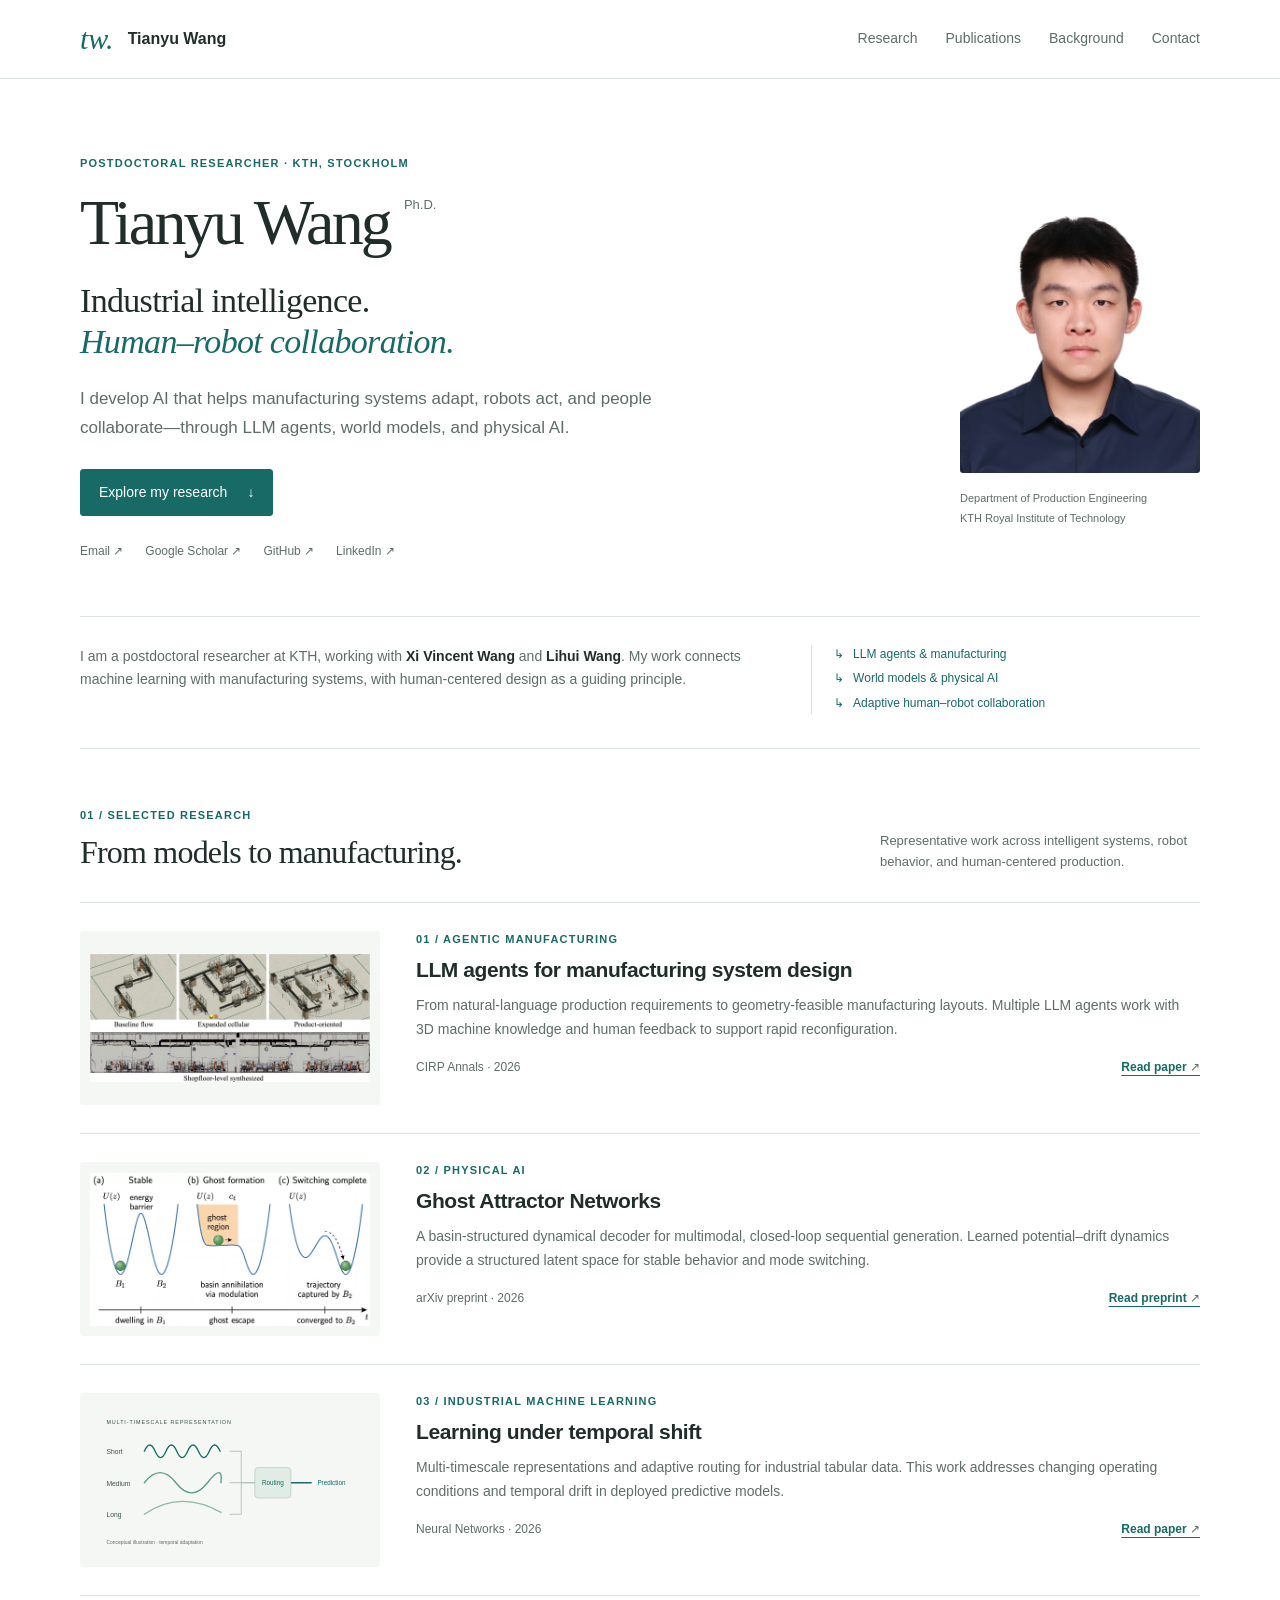
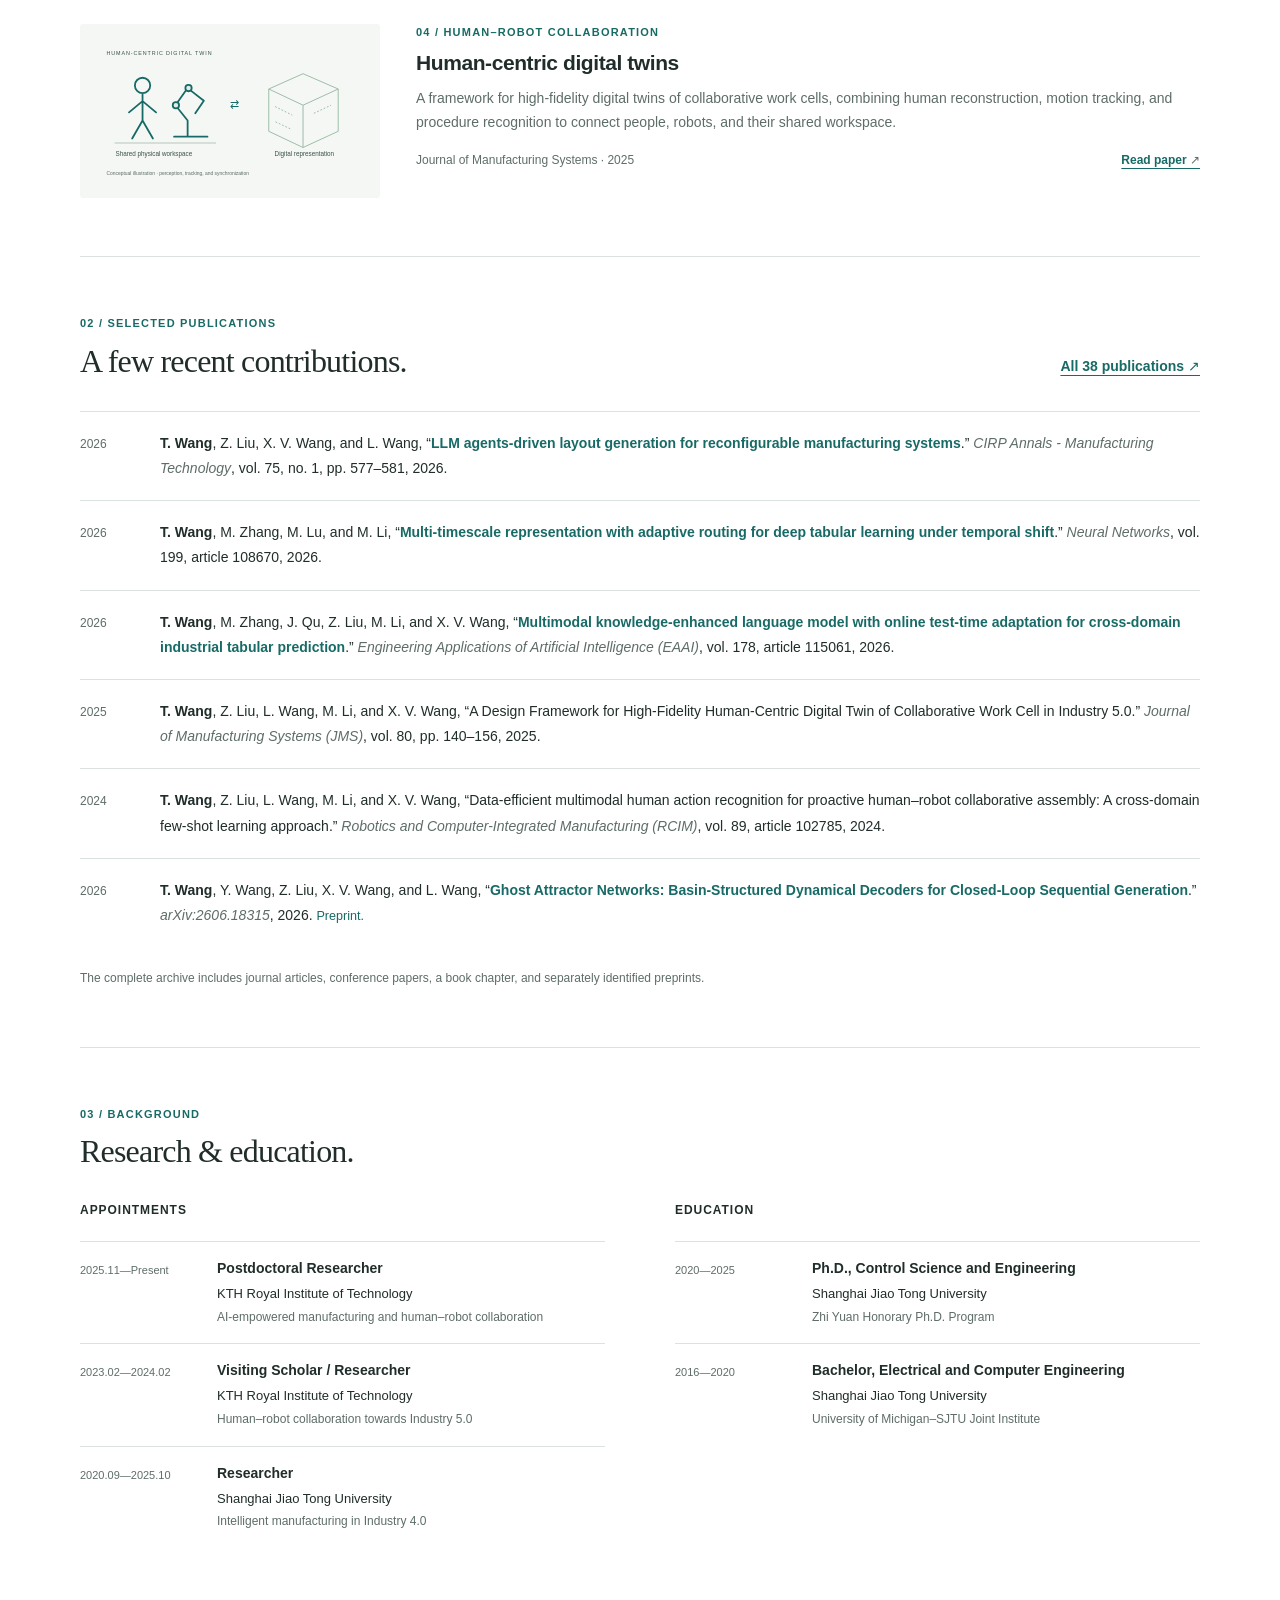
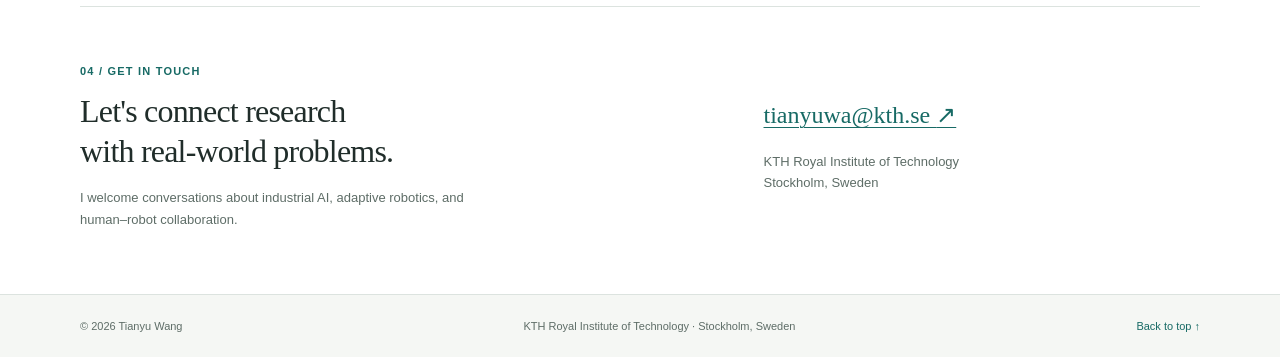
==== commit e372236a: "Remove public CV download from academic website" ====
--- a/index.html
+++ b/index.html
@@ -15,8 +15,8 @@
 <a class="skip-link" href="#main">Skip to content</a>
 <header class="site-header"><div class="container header-inner">
   <a class="identity" href="index.html" aria-label="Tianyu Wang, home"><span class="monogram" aria-hidden="true">tw.</span><span>Tianyu Wang</span></a>
-  <nav class="desktop-nav" aria-label="Main navigation"><a href="#research">Research</a><a href="publications.html">Publications</a><a href="#experience">Background</a><a href="#contact">Contact</a><a class="nav-cv" href="CV_Tianyu_Wang.pdf">CV <span aria-hidden="true">↗</span></a></nav>
-  <details class="mobile-nav"><summary>Menu <span aria-hidden="true">＋</span></summary><nav aria-label="Mobile navigation"><a href="#research">Research</a><a href="publications.html">Publications</a><a href="#experience">Background</a><a href="#contact">Contact</a><a href="CV_Tianyu_Wang.pdf">Download CV ↗</a></nav></details>
+  <nav class="desktop-nav" aria-label="Main navigation"><a href="#research">Research</a><a href="publications.html">Publications</a><a href="#experience">Background</a><a href="#contact">Contact</a></nav>
+  <details class="mobile-nav"><summary>Menu <span aria-hidden="true">＋</span></summary><nav aria-label="Mobile navigation"><a href="#research">Research</a><a href="publications.html">Publications</a><a href="#experience">Background</a><a href="#contact">Contact</a></nav></details>
 </div></header>
 
 <main id="main" class="container">
@@ -25,7 +25,7 @@
       <h1 id="hero-name">Tianyu Wang<span class="name-degree">Ph.D.</span></h1>
       <p class="hero-focus">Industrial intelligence.<br><em>Human–robot collaboration.</em></p>
       <p class="hero-intro">I develop AI that helps manufacturing systems adapt, robots act, and people collaborate—through LLM agents, world models, and physical AI.</p>
-      <div class="hero-links"><a class="button" href="#research">Explore my research <span aria-hidden="true">↓</span></a><a class="text-link" href="CV_Tianyu_Wang.pdf">Download CV <span aria-hidden="true">↗</span></a></div>
+      <div class="hero-links"><a class="button" href="#research">Explore my research <span aria-hidden="true">↓</span></a></div>
       <div class="social-links" aria-label="Professional profiles"><a href="mailto:tianyuwa@kth.se">Email ↗</a><a href="https://scholar.google.com/citations?user=_Cn0QFAAAAAJ" target="_blank" rel="noopener noreferrer">Google Scholar ↗</a><a href="https://github.com/gunnerwang" target="_blank" rel="noopener noreferrer">GitHub ↗</a><a href="https://www.linkedin.com/in/tianyu-wang-195a8b189" target="_blank" rel="noopener noreferrer">LinkedIn ↗</a></div>
     </div>
     <figure class="portrait"><img src="images/profile.jpg" width="240" height="285" alt="Portrait of Tianyu Wang"><figcaption>Department of Production Engineering<br>KTH Royal Institute of Technology</figcaption></figure>
@@ -50,7 +50,7 @@
     <ol class="selected-publications"><li class="selected-publication" data-publication="wang2026cirp"><span class="publication-year">2026</span><div><strong>T. Wang</strong>, Z. Liu, X. V. Wang, and L. Wang, “<a href="https://doi.org/10.1016/j.cirp.2026.03.015" target="_blank" rel="noopener noreferrer">LLM agents-driven layout generation for reconfigurable manufacturing systems</a>.” <em>CIRP Annals - Manufacturing Technology</em>, vol. 75, no. 1, pp. 577–581, 2026.</div></li><li class="selected-publication" data-publication="wang2026tabular"><span class="publication-year">2026</span><div><strong>T. Wang</strong>, M. Zhang, M. Lu, and M. Li, “<a href="https://doi.org/10.1016/j.neunet.2026.108670" target="_blank" rel="noopener noreferrer">Multi-timescale representation with adaptive routing for deep tabular learning under temporal shift</a>.” <em>Neural Networks</em>, vol. 199, article 108670, 2026.</div></li><li class="selected-publication" data-publication="wang2026soft"><span class="publication-year">2026</span><div><strong>T. Wang</strong>, M. Zhang, J. Qu, Z. Liu, M. Li, and X. V. Wang, “<a href="https://doi.org/10.1016/j.engappai.2026.115061" target="_blank" rel="noopener noreferrer">Multimodal knowledge-enhanced language model with online test-time adaptation for cross-domain industrial tabular prediction</a>.” <em>Engineering Applications of Artificial Intelligence (EAAI)</em>, vol. 178, article 115061, 2026.</div></li><li class="selected-publication" data-publication="wang2025jms"><span class="publication-year">2025</span><div><strong>T. Wang</strong>, Z. Liu, L. Wang, M. Li, and X. V. Wang, “A Design Framework for High-Fidelity Human-Centric Digital Twin of Collaborative Work Cell in Industry 5.0.” <em>Journal of Manufacturing Systems (JMS)</em>, vol. 80, pp. 140–156, 2025.</div></li><li class="selected-publication" data-publication="wang2024data"><span class="publication-year">2024</span><div><strong>T. Wang</strong>, Z. Liu, L. Wang, M. Li, and X. V. Wang, “Data-efficient multimodal human action recognition for proactive human–robot collaborative assembly: A cross-domain few-shot learning approach.” <em>Robotics and Computer-Integrated Manufacturing (RCIM)</em>, vol. 89, article 102785, 2024.</div></li><li class="selected-publication" data-publication="wang2026ghost"><span class="publication-year">2026</span><div><strong>T. Wang</strong>, Y. Wang, Z. Liu, X. V. Wang, and L. Wang, “<a href="https://arxiv.org/abs/2606.18315" target="_blank" rel="noopener noreferrer">Ghost Attractor Networks: Basin-Structured Dynamical Decoders for Closed-Loop Sequential Generation</a>.” <em>arXiv:2606.18315</em>, 2026. <span class="highlight">Preprint.</span></div></li></ol>
     <p class="section-note">The complete archive includes journal articles, conference papers, a book chapter, and separately identified preprints.</p>
   </section>
-  <section class="section background-section" id="experience" aria-labelledby="background-title"><div class="section-heading"><div><p class="eyebrow">03 / Background</p><h2 id="background-title">Research &amp; education.</h2></div><a class="text-link" href="CV_Tianyu_Wang.pdf">Full curriculum vitae ↗</a></div>
+  <section class="section background-section" id="experience" aria-labelledby="background-title"><div class="section-heading"><div><p class="eyebrow">03 / Background</p><h2 id="background-title">Research &amp; education.</h2></div></div>
     <div class="background-grid"><div><h3 class="small-heading">Appointments</h3><div class="timeline-row"><span>2025.11—Present</span><div><h4>Postdoctoral Researcher</h4><p>KTH Royal Institute of Technology</p><p class="muted">AI-empowered manufacturing and human–robot collaboration</p></div></div><div class="timeline-row"><span>2023.02—2024.02</span><div><h4>Visiting Scholar / Researcher</h4><p>KTH Royal Institute of Technology</p><p class="muted">Human–robot collaboration towards Industry 5.0</p></div></div><div class="timeline-row"><span>2020.09—2025.10</span><div><h4>Researcher</h4><p>Shanghai Jiao Tong University</p><p class="muted">Intelligent manufacturing in Industry 4.0</p></div></div></div>
     <div><h3 class="small-heading">Education</h3><div class="timeline-row"><span>2020—2025</span><div><h4>Ph.D., Control Science and Engineering</h4><p>Shanghai Jiao Tong University</p><p class="muted">Zhi Yuan Honorary Ph.D. Program</p></div></div><div class="timeline-row"><span>2016—2020</span><div><h4>Bachelor, Electrical and Computer Engineering</h4><p>Shanghai Jiao Tong University</p><p class="muted">University of Michigan–SJTU Joint Institute</p></div></div></div></div>
   </section>
--- a/css/style.css
+++ b/css/style.css
@@ -27,7 +27,6 @@
 .desktop-nav { display: flex; align-items: center; gap: 28px; font-size: 14px; }
 .desktop-nav a { color: var(--muted); text-decoration: none; }
 .desktop-nav a:hover, .desktop-nav a[aria-current] { color: var(--accent); }
-.desktop-nav .nav-cv { color: var(--accent); border-left: 1px solid var(--line); padding-left: 24px; }
 .mobile-nav { display: none; }
 .eyebrow { color: var(--accent); font-size: 11px; line-height: 1.5; font-weight: 650; letter-spacing: .11em; text-transform: uppercase; }
 .hero { padding: 76px 0 54px; display: grid; grid-template-columns: minmax(0, 1fr) 240px; gap: 88px; align-items: center; }
